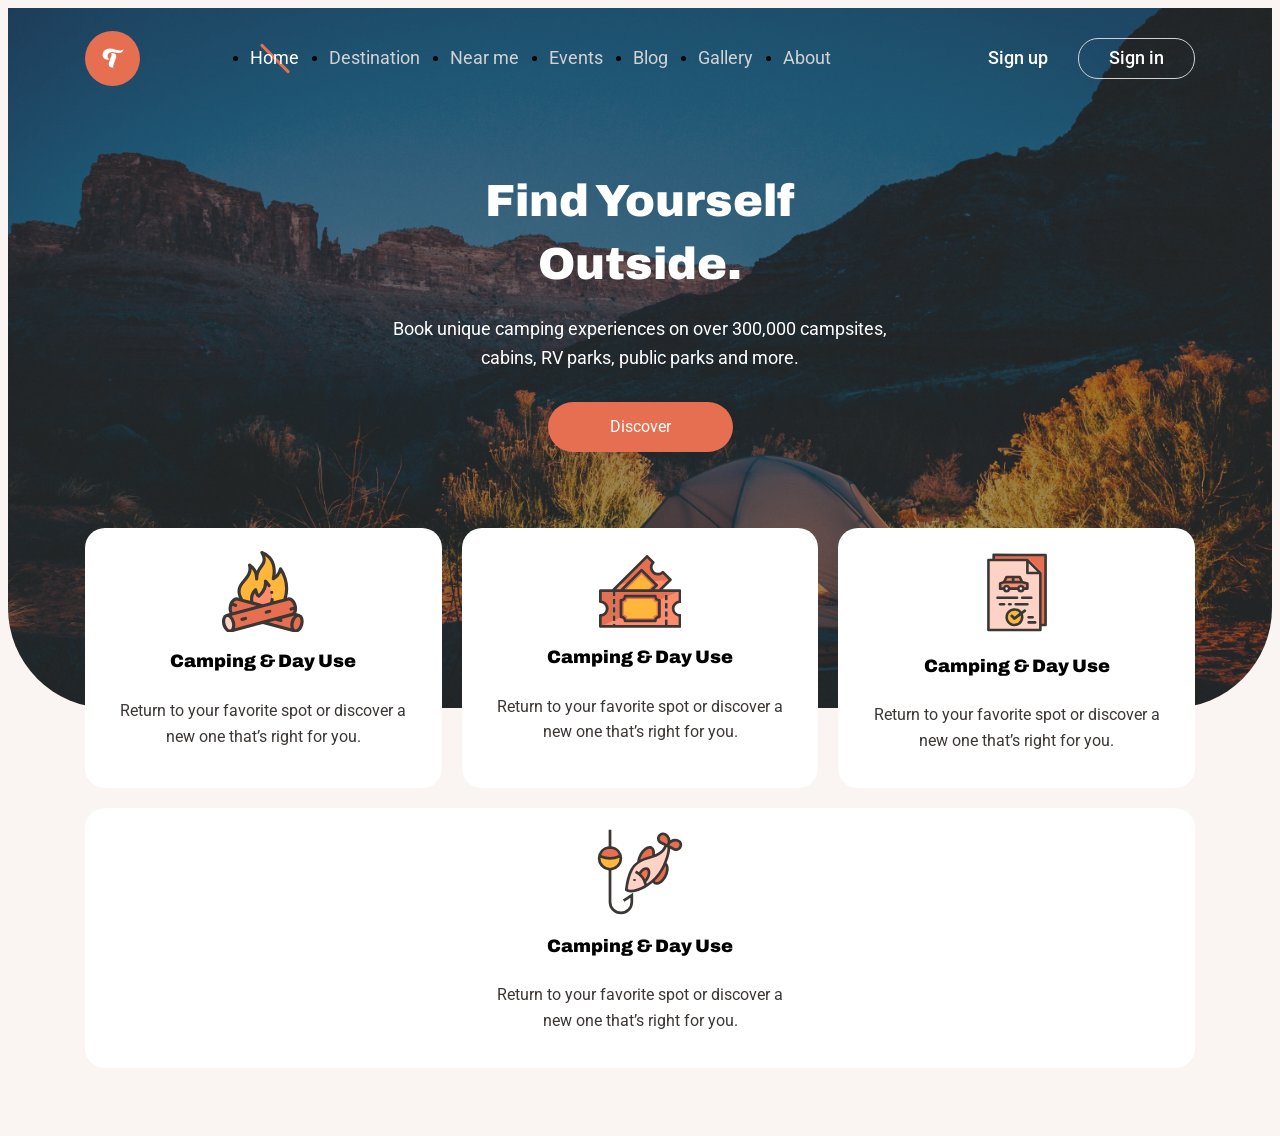
==== findex.html @ c845c62e "complete header and starting main" ====
<!DOCTYPE html>
<html lang="en">
<head>
    <meta charset="UTF-8">
    <meta name="viewport" content="width=device-width, initial-scale=1.0">
    <title>Camp</title>
    <link rel="icon" type="images/png" href="./images/fav.png">
    <link rel="stylesheet" href="./styles/reset.css">
    <link rel="stylesheet" href="./styles/fonts.css">
    <link rel="stylesheet" href="./styles/app.css">
    <link rel="stylesheet" href="./styles/responsive.css">
</head>
<body>
<header>
  <div class="container">
    <nav>
    <div class="nav__wraper">
    <a href="#" class="logo"><img src="./images/Group 86.svg" alt="" class="logo__img"></a>
    
    
    
    <div class="menu">
      <ul class="menu__items">
        <li class="menu__item"><a href="#" class="menu__item_link menu__item_link--modif">Home</a></li>
        <li class="menu__item"><a href="#" class="menu__item_link">Destination</a></li>
        <li class="menu__item"><a href="#" class="menu__item_link">Near me</a></li>
        <li class="menu__item"><a href="#" class="menu__item_link"> Events</a></li>
        <li class="menu__item"><a href="#" class="menu__item_link">Blog</a></li>
        <li class="menu__item"><a href="#" class="menu__item_link">Gallery</a></li>
        <li class="menu__item"><a href="#" class="menu__item_link">About</a> </li>
      </ul>
    </div>
    
    
    </div>
    


<div class="mobile_menu">
<ul class="mobile_menu__items">
        <li class=" mobile_menu__item"><a href="#" class="mobile_menu__item_link menu__item_link">Home</a></li>
        <li class=" mobile_menu__item"><a href="#" class="mobile_menu__item_link">Destination</a></li>
        <li class=" mobile_menu__item"><a href="#" class="mobile_menu__item_link">Near me</a></li>
        <li class=" mobile_menu__item"><a href="#" class="mobile_menu__item_link"> Events</a></li>
        <li class=" mobile_menu__item"><a href="#" class="mobile_menu__item_link">Blog</a></li>
        <li class=" mobile_menu__item"><a href="#" class="mobile_menu__item_link">Gallery</a></li>
        <li class=" mobile_menu__item"><a href="#" class="mobile_menu__item_link">About</a> </li>
      </ul>

      <div class="mobile_menu__links">
        <a href="#" class="mobile_menu__link"> sign up</a>
        <a href="#" class="mobile_menu__link">sign in</a>
      </div>
</div>



    <div class="header__links">
      <a href="#" class="header__link">Sign up</a>
      <a href="#" class="header__link--modif">Sign in</a>
    </div>
    
    <div class="navbtn">
      <span class="navebtn__line"></span>
    </div>



    </nav>
    <div class="header__content">

      <h1 class="header__title">Find Yourself
Outside.</h1>
<p class="header__caption">Book unique camping experiences on over 300,000 campsites, cabins, RV parks, public parks and more.</p>
<a href="#" class="header__btn btn">Discover</a>
    </div>
  </div>



</header>
<main>
<div class="container">
<section class="services">
<div class="service">
  <div class="service__banner">
 
<svg class="s-svg" xmlns="http://www.w3.org/2000/svg" width="81.718" height="81.654" viewBox="0 0 81.718 81.654"><g transform="translate(0 1.595)"><ellipse cx="4.784" cy="7.974" rx="4.784" ry="7.974" transform="translate(0 64.202) rotate(-15.009)" fill="#ffd2c6"/><path d="M28.8,317.021c2.552-.684,5.545,2.21,6.685,6.464s-.005,8.257-2.558,8.941l32.106-8.6L94.7,315.873a2.971,2.971,0,0,0,.855-.383c1.939-1.263,2.706-4.813,1.7-8.557-1.14-4.254-4.133-7.148-6.685-6.464l-3.788,1.015-13.1,3.511-8.648,2.317L34.517,315.49Z" transform="translate(-24.195 -254.061)" fill="#e76f51" fill-rule="evenodd"/><path d="M286.522,395.186Zm-.855.383L256,403.518l32.106,8.6c-2.552-.684-3.7-4.687-2.558-8.941s4.133-7.148,6.685-6.464l-5.712-1.531A2.969,2.969,0,0,1,285.668,395.569Z" transform="translate(-215.158 -333.757)" fill="#e76f51" fill-rule="evenodd"/><ellipse cx="7.974" cy="4.784" rx="7.974" ry="4.784" transform="translate(68.344 77.133) rotate(-74.991)" fill="#e76f51"/><path d="M53.322,315.491l30.521-8.178-10.568-2.832-10.228-2.74L58.3,300.47c-2.552-.684-5.545,2.21-6.685,6.464C50.615,310.678,51.383,314.228,53.322,315.491Z" transform="translate(-43 -254.062)" fill="#e76f51" fill-rule="evenodd"/><path d="M186.27,210.689l10.568,2.832,8.648-2.317c2.776-11.318-2.276-18.89-6.024-22.422,1.116,9.33-6.7,14.991-6.7,14.991-2.791-2.073-3.11-6.379-3.11-6.379-3.649,3.649-4.961,7.633-3.383,13.3Z" transform="translate(-155.995 -160.269)" fill="#ff8a6c" fill-rule="evenodd"/><path d="M120.047,60.42c-1.578-5.663-.266-9.646,3.383-13.3,0,0,.319,4.306,3.11,6.379,0,0,7.814-5.662,6.7-14.991,3.748,3.532,8.8,11.1,6.024,22.422l13.1-3.511c6.324-16.937-4.075-31.235-4.075-31.235a14.4,14.4,0,0,1-7.177,9.967C145.978,14.387,129.711,10,129.711,10c7.254,13.2-5.263,12.039-5.263,26.314,0-5.84-1.754-10.207-7.1-13.795,3.943,15.923-18.359,16.993-7.533,35.16Z" transform="translate(-89.772 -10.001)" fill="#ffb63b" fill-rule="evenodd"/></g><g transform="translate(0.016)"><path d="M81.256,67.249a5.7,5.7,0,0,0-3.784-4.233l-3.332-.893a7.94,7.94,0,0,0,.549-1.407,12.724,12.724,0,0,0-.1-6.66c-1.389-5.183-5.183-8.518-8.638-7.592l-.962.258a35.492,35.492,0,0,0-.566-20.169,36.758,36.758,0,0,0-4.633-9.706,1.595,1.595,0,0,0-2.859.656,12.516,12.516,0,0,1-3.351,6.539c1.126-9.475-1.95-15.288-4.952-18.6A18.966,18.966,0,0,0,40.338.056a1.595,1.595,0,0,0-1.813,2.308C42.093,8.856,40.516,11,37.9,14.539a26.973,26.973,0,0,0-3.226,5.224,16.847,16.847,0,0,0-6.225-6.972A1.595,1.595,0,0,0,26.015,14.5c1.575,6.36-1.55,10.046-4.859,13.948-3.791,4.472-8.034,9.479-4.192,18.355L15.7,46.463c-3.455-.926-7.25,2.409-8.638,7.592a11.7,11.7,0,0,0,.451,8.067l-3.333.893A5.7,5.7,0,0,0,.4,67.249,13.622,13.622,0,0,0,3.74,79.727a6.2,6.2,0,0,0,4.229,1.927A4.487,4.487,0,0,0,9.133,81.5h0l31.692-8.492L72.519,81.5a4.513,4.513,0,0,0,1.172.154c3.1,0,6.233-3.145,7.466-7.746a12.727,12.727,0,0,0,.1-6.661Zm-14.478-17.7c1.457-.39,3.787,1.81,4.732,5.336.074.277.137.555.189.833l-2.944.789a1.595,1.595,0,1,0,.825,3.081l2.224-.6a6.692,6.692,0,0,1-.181.85,2.681,2.681,0,0,1-1.543,2.03L12.935,77.18a12.656,12.656,0,0,0-.117-6.573,12.771,12.771,0,0,0-3.18-5.752ZM23.589,30.51c2.847-3.358,6-7.08,6.043-12.6,2.4,2.566,3.432,5.675,3.432,10.005a1.595,1.595,0,0,0,3.19,0c0-5.763,2.143-8.669,4.215-11.478,2.272-3.081,4.441-6.023,2.665-11.523a16.291,16.291,0,0,1,3.233,2.785c4.139,4.657,5.283,11.288,3.4,19.709a1.595,1.595,0,0,0,2.254,1.782,16.01,16.01,0,0,0,6.942-7.5,37.34,37.34,0,0,1,2.454,5.94,31.419,31.419,0,0,1-.065,20.07l-9.817,2.63c.09-.58.163-1.157.216-1.728a1.595,1.595,0,0,0-3.176-.293,25.921,25.921,0,0,1-.449,2.934l-7.3,1.956-9.252-2.479a10.392,10.392,0,0,1,1.26-8.525A9.123,9.123,0,0,0,35.8,46.379a1.6,1.6,0,0,0,1.887.011c.3-.215,6.21-4.59,7.3-12.067.247.353.494.728.736,1.127A1.595,1.595,0,0,0,48.447,33.8a23.5,23.5,0,0,0-3.9-4.849,1.595,1.595,0,0,0-2.677,1.35,13.912,13.912,0,0,1-2.592,9.8,18.188,18.188,0,0,1-2.453,2.845A9.373,9.373,0,0,1,35.232,38.6a1.595,1.595,0,0,0-2.718-1.01C28.929,41.176,27.52,45.1,28.169,49.8l-7.087-1.9c-4.917-8.637-1.632-12.512,2.508-17.4ZM10.1,55.064l3.04.815a1.595,1.595,0,0,0,.825-3.081l-2.648-.71c1.1-1.824,2.544-2.816,3.56-2.544l19.79,5.3L10.718,61.263C9.836,60.173,9.406,57.809,10.1,55.064Zm-6.52,18.02a9.653,9.653,0,0,1-.113-4.958A2.681,2.681,0,0,1,5.006,66.1a1.34,1.34,0,0,1,.348-.044,3.113,3.113,0,0,1,2,1.031,9.652,9.652,0,0,1,2.381,4.35c.945,3.527.025,6.6-1.43,6.987a2.682,2.682,0,0,1-2.351-.986,9.651,9.651,0,0,1-2.381-4.35Zm49.9-3.466c.025.008.049.017.074.024l4.917,1.317a1.594,1.594,0,0,0,1.107-2.975l11.327-3.035a4.456,4.456,0,0,0,.632-.222l.477.128a13.626,13.626,0,0,0-3.3,12.325L46.988,71.358Zm24.6,3.466c-.945,3.527-3.28,5.726-4.732,5.336s-2.375-3.461-1.43-6.987a9.65,9.65,0,0,1,2.381-4.35,3.112,3.112,0,0,1,2-1.031,1.347,1.347,0,0,1,.348.044,2.681,2.681,0,0,1,1.543,2.03A9.651,9.651,0,0,1,78.077,73.083Z" transform="translate(0.001 -0.001)" fill="#3b3735"/><path d="M301.967,250.476a1.6,1.6,0,1,0,1.6-1.595h0A1.594,1.594,0,0,0,301.967,250.476Z" transform="translate(-253.809 -209.19)" fill="#3b3735"/><path d="M116.819,417.224a1.6,1.6,0,0,0,.414-.055l3.513-.941a1.595,1.595,0,1,0-.825-3.081l-3.513.941a1.595,1.595,0,0,0,.412,3.136Z" transform="translate(-96.848 -347.213)" fill="#3b3735"/><path d="M268.806,372.174a1.6,1.6,0,0,0,.414-.055l3.513-.941a1.595,1.595,0,0,0-.825-3.081l-3.513.941a1.6,1.6,0,0,0,.412,3.136Z" transform="translate(-224.597 -309.347)" fill="#3b3735"/></g></svg>
</div>
<h2 class="service__title">Camping & Day Use</h2>
<p class="service__caption">Return to your favorite spot or discover a new one that’s right for you.</p>
</div>
<div class="service">
  <div class="service__banner">

<svg class="s-svg" xmlns="http://www.w3.org/2000/svg" width="82.405" height="72.79" viewBox="0 0 82.405 72.79"><g transform="translate(0 -28.001)"><path d="M123.552,51.843a6.868,6.868,0,0,1-9.713-9.713L107.709,36,72,71.708h46.7l12.361-12.361Z" transform="translate(-59.639 -6.625)" fill="#e76f51"/><path d="M72,184.36h46.7L131.057,172l-50.816,4.12Z" transform="translate(-59.639 -119.277)" fill="#ff8a6c"/><path d="M128,136.6,148.6,116l15.108,15.108-5.494,5.494Z" transform="translate(-106.025 -72.891)" fill="#e76f51"/><path d="M152,156.48,168.389,140l11.079,11.079-5.311,5.4Z" transform="translate(-125.905 -92.771)" fill="#ffb63b"/><path d="M80.791,253.853a6.867,6.867,0,0,1,6.867-6.867V236H8v10.987A6.867,6.867,0,0,1,8,260.72v10.987H87.658V260.72A6.867,6.867,0,0,1,80.791,253.853Z" transform="translate(-6.627 -172.29)" fill="#e76f51"/><path d="M8,271.708H87.658V260.72a6.867,6.867,0,0,1,0-13.734V236Z" transform="translate(-6.627 -172.29)" fill="#ff8a6c"/><g transform="translate(13.734 63.709)"><path d="M384,260h2.747v5.494H384Z" transform="translate(-331.81 -255.879)" fill="#fff"/><path d="M384,308h2.747v5.494H384Z" transform="translate(-331.81 -295.638)" fill="#fff"/><path d="M384,356h2.747v5.494H384Z" transform="translate(-331.81 -335.398)" fill="#fff"/><path d="M384,404h2.747v5.494H384Z" transform="translate(-331.81 -375.157)" fill="#fff"/><path d="M80,236h2.747v5.494H80Z" transform="translate(-80 -235.999)" fill="#fff"/><path d="M80,284h2.747v5.494H80Z" transform="translate(-80 -275.759)" fill="#fff"/><path d="M80,332h2.747v5.494H80Z" transform="translate(-80 -315.518)" fill="#fff"/><path d="M80,380h2.747v5.494H80Z" transform="translate(-80 -355.278)" fill="#fff"/><path d="M80,428h2.747v2.747H80Z" transform="translate(-80 -395.037)" fill="#fff"/></g><path d="M166.456,288.6V272.119a4.12,4.12,0,0,1-4.12-4.12H132.12a4.12,4.12,0,0,1-4.12,4.12V288.6a4.12,4.12,0,0,1,4.12,4.12h30.215A4.12,4.12,0,0,1,166.456,288.6Z" transform="translate(-106.025 -198.796)" fill="#e76f51"/><path d="M176.962,300.023V287.2a3.379,3.379,0,0,1-3.531-3.2h-25.9A3.379,3.379,0,0,1,144,287.2v12.819a3.379,3.379,0,0,1,3.531,3.2h25.9A3.379,3.379,0,0,1,176.962,300.023Z" transform="translate(-119.279 -212.049)" fill="#ffb63b"/><g transform="translate(0 28.001)"><path d="M81.031,76.07A1.373,1.373,0,0,0,82.4,74.7V63.709a1.373,1.373,0,0,0-1.373-1.373H63.75l8.643-8.643a1.373,1.373,0,0,0,0-1.942l-7.506-7.5a1.373,1.373,0,0,0-1.942,0,5.494,5.494,0,1,1-7.769-7.771,1.373,1.373,0,0,0,0-1.942L49.045,28.4a1.373,1.373,0,0,0-1.942,0L13.17,62.336H1.373A1.373,1.373,0,0,0,0,63.709V74.7A1.373,1.373,0,0,0,1.373,76.07a5.494,5.494,0,0,1,0,10.987A1.373,1.373,0,0,0,0,88.431V99.418a1.373,1.373,0,0,0,1.373,1.373H81.031A1.373,1.373,0,0,0,82.4,99.418V88.431a1.373,1.373,0,0,0-1.373-1.373,5.494,5.494,0,1,1,0-10.987ZM48.069,31.316l4.269,4.269a8.24,8.24,0,0,0,11.494,11.5l5.647,5.642-9.614,9.614H55.509l3.149-3.149a1.373,1.373,0,0,0,0-1.942L43.551,42.137a1.373,1.373,0,0,0-1.942,0l-20.2,20.2H17.054ZM25.294,62.336,42.576,45.05l13.17,13.166-4.12,4.12ZM79.658,89.69v8.354H68.671V92.551H65.924v5.494H16.481V96.671H13.734v1.373H2.747V89.69a8.24,8.24,0,0,0,0-16.253V65.083H13.734V69.2h2.747v-4.12H79.658v8.354a8.24,8.24,0,0,0,0,16.253Z" transform="translate(0 -28.001)" fill="#3b3735"/><path d="M384.024,260h2.747v5.494h-2.747Z" transform="translate(-318.096 -220.17)" fill="#3b3735"/><path d="M384.024,308h2.747v5.494h-2.747Z" transform="translate(-318.096 -259.93)" fill="#3b3735"/><path d="M384.024,356h2.747v5.494h-2.747Z" transform="translate(-318.096 -299.69)" fill="#3b3735"/><path d="M80.024,284h2.747v5.494H80.024Z" transform="translate(-66.286 -240.05)" fill="#3b3735"/><path d="M80.024,332h2.747v5.494H80.024Z" transform="translate(-66.286 -279.81)" fill="#3b3735"/><path d="M80.024,380h2.747v5.494H80.024Z" transform="translate(-66.286 -319.569)" fill="#3b3735"/><path d="M159.829,264.119a2.747,2.747,0,0,1-2.747-2.747A1.373,1.373,0,0,0,155.709,260H125.494a1.373,1.373,0,0,0-1.373,1.373,2.747,2.747,0,0,1-2.747,2.747A1.373,1.373,0,0,0,120,265.493v16.481a1.374,1.374,0,0,0,1.373,1.373,2.747,2.747,0,0,1,2.747,2.747,1.373,1.373,0,0,0,1.373,1.373h30.215a1.373,1.373,0,0,0,1.373-1.373,2.747,2.747,0,0,1,2.747-2.747,1.373,1.373,0,0,0,1.373-1.373V265.493A1.373,1.373,0,0,0,159.829,264.119Zm-1.373,16.654a5.515,5.515,0,0,0-3.943,3.947H126.7a5.517,5.517,0,0,0-3.95-3.947v-14.08a5.517,5.517,0,0,0,3.95-3.947h27.816a5.516,5.516,0,0,0,3.943,3.947Z" transform="translate(-99.399 -220.17)" fill="#3b3735"/></g></g></svg>
</div>
<h2 class="service__title">Camping & Day Use</h2>
<p class="service__caption">Return to your favorite spot or discover a new one that’s right for you.</p>
</div>
<div class="service">
  <div class="service__banner">
<svg class="s-svg" data-name="Group 203" xmlns="http://www.w3.org/2000/svg" width="90" height="90" viewBox="0 0 90 90">
  <defs>
    <style>
      .cls-1 {
        fill: none;
      }

      .cls-2 {
        fill: #e76f51;
      }

      .cls-3 {
        fill: #ff8a6c;
      }

      .cls-4 {
        fill: #ffd2c6;
      }

      .cls-5 {
        fill: #eaeae8;
      }

      .cls-6 {
        fill: #cbcbcb;
      }

      .cls-7 {
        fill: #0bafea;
      }

      .cls-8 {
        fill: #ffb63b;
      }

      .cls-9 {
        fill: #02a437;
      }

      .cls-10 {
        fill: #3b3735;
      }
    </style>
  </defs>
  <rect id="Rectangle_53" data-name="Rectangle 53" class="cls-1" width="90" height="90"/>
  <g id="filled_outline" data-name="filled outline" transform="translate(-72.867 -9.436)">
    <path id="Path_855" data-name="Path 855" class="cls-2" d="M179.943,94.123H128V24l51.943.186Z" transform="translate(-33.507 -6.701)"/>
    <path id="Path_856" data-name="Path 856" class="cls-3" d="M176.047,114.228H128V48h35.062l12.986,12.986Z" transform="translate(-33.507 -26.806)"/>
    <path id="Path_857" data-name="Path 857" class="cls-4" d="M147.943,125.938H96V56h38.957l12.986,12.986Z" transform="translate(-6.701 -33.507)"/>
    <path id="Path_858" data-name="Path 858" class="cls-3" d="M195.27,171.687H168v-5.194l3.9-1.3,2.6-5.194h12.986l2.6,5.194,5.194,1.3Z" transform="translate(-67.014 -120.626)"/>
    <path id="Path_859" data-name="Path 859" class="cls-3" d="M210.18,165.194H192L194.6,160h12.986Z" transform="translate(-87.118 -120.626)"/>
    <ellipse id="Ellipse_46" data-name="Ellipse 46" class="cls-5" cx="3.5" cy="3" rx="3.5" ry="3" transform="translate(103.867 48.436)"/>
    <ellipse id="Ellipse_47" data-name="Ellipse 47" class="cls-5" cx="2.5" cy="3" rx="2.5" ry="3" transform="translate(118.867 48.436)"/>
    <path id="Path_860" data-name="Path 860" class="cls-6" d="M194.6,221.194a2.6,2.6,0,1,1,2.6-2.6A2.6,2.6,0,0,1,194.6,221.194Zm0-3.9a1.3,1.3,0,1,0,1.3,1.3A1.3,1.3,0,0,0,194.6,217.3Z" transform="translate(-87.118 -167.535)"/>
    <path id="Path_861" data-name="Path 861" class="cls-6" d="M282.6,221.194a2.6,2.6,0,1,1,2.6-2.6A2.6,2.6,0,0,1,282.6,221.194Zm0-3.9a1.3,1.3,0,1,0,1.3,1.3A1.3,1.3,0,0,0,282.6,217.3Z" transform="translate(-160.834 -167.535)"/>
    <path id="Path_862" data-name="Path 862" class="cls-7" d="M240,160h2.6v6.493H240Z" transform="translate(-127.327 -120.626)"/>
    <path id="Path_863" data-name="Path 863" class="cls-4" d="M348.986,68.986H336V56Z" transform="translate(-207.744 -33.507)"/>
    <g id="Group_207" data-name="Group 207" transform="translate(97.09 58.853)">
      <path id="Path_864" data-name="Path 864" class="cls-6" d="M164.777,282.6H145.3a1.3,1.3,0,1,1,0-2.6h19.479a1.3,1.3,0,1,1,0,2.6Z" transform="translate(-144 -280)"/>
      <path id="Path_865" data-name="Path 865" class="cls-6" d="M165.194,322.6h-3.9a1.3,1.3,0,0,1,0-2.6h3.9a1.3,1.3,0,0,1,0,2.6Z" transform="translate(-157.403 -313.507)"/>
      <path id="Path_866" data-name="Path 866" class="cls-6" d="M218.6,322.6h-1.3a1.3,1.3,0,1,1,0-2.6h1.3a1.3,1.3,0,1,1,0,2.6Z" transform="translate(-204.313 -313.507)"/>
      <path id="Path_867" data-name="Path 867" class="cls-6" d="M268.986,322.6H257.3a1.3,1.3,0,1,1,0-2.6h11.687a1.3,1.3,0,0,1,0,2.6Z" transform="translate(-237.82 -313.507)"/>
    </g>
    <circle id="Ellipse_48" data-name="Ellipse 48" class="cls-8" cx="7.5" cy="7.5" r="7.5" transform="translate(106.867 72.436)"/>
    <path id="Path_868" data-name="Path 868" class="cls-9" d="M235.894,370.388a1.3,1.3,0,0,1-.919-.38l-2.6-2.6a1.3,1.3,0,0,1,1.837-1.837l1.8,1.8,9.488-7.116a1.3,1.3,0,1,1,1.558,2.078l-10.389,7.791A1.3,1.3,0,0,1,235.894,370.388Z" transform="translate(-120.624 -288.161)"/>
    <path id="Path_869" data-name="Path 869" class="cls-6" d="M306.389,282.6H297.3a1.3,1.3,0,1,1,0-2.6h9.09a1.3,1.3,0,1,1,0,2.6Z" transform="translate(-174.237 -221.147)"/>
    <path id="Path_870" data-name="Path 870" class="cls-6" d="M341.194,402.6h-3.9a1.3,1.3,0,0,1,0-2.6h3.9a1.3,1.3,0,0,1,0,2.6Z" transform="translate(-207.744 -321.668)"/>
    <path id="Path_871" data-name="Path 871" class="cls-6" d="M343.791,434.6H337.3a1.3,1.3,0,1,1,0-2.6h6.493a1.3,1.3,0,0,1,0,2.6Z" transform="translate(-207.744 -348.474)"/>
    <g id="Group_208" data-name="Group 208" transform="translate(88 16)">
      <path id="Path_872" data-name="Path 872" class="cls-10" d="M146.441,16.186,94.5,16h0a1.3,1.3,0,0,0-1.3,1.3v3.9H89.3a1.3,1.3,0,0,0-1.3,1.3V92.431a1.3,1.3,0,0,0,1.3,1.3h51.943a1.3,1.3,0,0,0,1.3-1.3V88.72h3.9a1.3,1.3,0,0,0,1.3-1.3V17.484A1.3,1.3,0,0,0,146.441,16.186Zm-6.5,74.946H90.6V23.791h36.36V35.479a1.3,1.3,0,0,0,1.3,1.3h11.687Zm-10.389-65.5,8.552,8.552h-8.552Zm15.583,60.5h-2.6V35.479a1.3,1.3,0,0,0-.38-.918L129.174,21.575a1.3,1.3,0,0,0-.918-.38H95.791V18.6l49.346.176Z" transform="translate(-88 -16)"/>
      <path id="Path_873" data-name="Path 873" class="cls-10" d="M161.3,166.284h2.821a3.9,3.9,0,0,0,7.345,0h6.94a3.9,3.9,0,0,0,7.345,0h2.821a1.3,1.3,0,0,0,1.3-1.3v-5.194a1.3,1.3,0,0,0-.984-1.26l-4.615-1.154-2.33-4.66a1.3,1.3,0,0,0-1.161-.718H167.791a1.3,1.3,0,0,0-1.161.718l-2.357,4.713-3.386,1.128a1.3,1.3,0,0,0-.888,1.232v5.194A1.3,1.3,0,0,0,161.3,166.284Zm6.493,0a1.3,1.3,0,1,1,1.3-1.3A1.3,1.3,0,0,1,167.791,166.284Zm14.284,0a1.3,1.3,0,1,1,1.3-1.3A1.3,1.3,0,0,1,182.076,166.284Zm-.8-9.09h-5.69v-2.6h4.392Zm-12.679-2.6h4.392v2.6H167.3Zm-6,6.13,2.808-.936h17.81l4.055,1.014v2.882h-1.522a3.9,3.9,0,0,0-7.345,0h-6.94a3.9,3.9,0,0,0-7.345,0H162.6Z" transform="translate(-148.313 -129.924)"/>
      <path id="Path_874" data-name="Path 874" class="cls-10" d="M166.076,281.3a1.3,1.3,0,0,0-1.3-1.3H145.3a1.3,1.3,0,1,0,0,2.6h19.479A1.3,1.3,0,0,0,166.076,281.3Z" transform="translate(-134.91 -237.147)"/>
      <path id="Path_875" data-name="Path 875" class="cls-10" d="M165.194,320h-3.9a1.3,1.3,0,0,0,0,2.6h3.9a1.3,1.3,0,0,0,0-2.6Z" transform="translate(-148.313 -270.654)"/>
      <path id="Path_876" data-name="Path 876" class="cls-10" d="M217.3,320a1.3,1.3,0,1,0,0,2.6h1.3a1.3,1.3,0,1,0,0-2.6Z" transform="translate(-195.223 -270.654)"/>
      <path id="Path_877" data-name="Path 877" class="cls-10" d="M270.284,321.3a1.3,1.3,0,0,0-1.3-1.3H257.3a1.3,1.3,0,1,0,0,2.6h11.687A1.3,1.3,0,0,0,270.284,321.3Z" transform="translate(-228.73 -270.654)"/>
      <path id="Path_878" data-name="Path 878" class="cls-10" d="M218.946,353.691l-2.5,1.876a9.066,9.066,0,1,0,1.32,2.256l2.74-2.054a1.3,1.3,0,0,0-1.558-2.078Zm-3.117,7.532a6.5,6.5,0,1,1-1.461-4.1l-4.91,3.682-1.8-1.8a1.3,1.3,0,0,0-1.837,1.837l2.6,2.6a1.3,1.3,0,0,0,1.7.121l5.468-4.1a6.475,6.475,0,0,1,.245,1.764Z" transform="translate(-182.067 -297.592)"/>
      <path id="Path_879" data-name="Path 879" class="cls-10" d="M296,281.3a1.3,1.3,0,0,0,1.3,1.3h9.09a1.3,1.3,0,1,0,0-2.6H297.3A1.3,1.3,0,0,0,296,281.3Z" transform="translate(-262.237 -237.147)"/>
      <path id="Path_880" data-name="Path 880" class="cls-10" d="M337.3,400a1.3,1.3,0,0,0,0,2.6h3.9a1.3,1.3,0,0,0,0-2.6Z" transform="translate(-295.744 -337.668)"/>
      <path id="Path_881" data-name="Path 881" class="cls-10" d="M343.791,432H337.3a1.3,1.3,0,1,0,0,2.6h6.493a1.3,1.3,0,0,0,0-2.6Z" transform="translate(-295.744 -364.474)"/>
    </g>
  </g>
</svg>
</div>
<h2 class="service__title">Camping & Day Use</h2>
<p class="service__caption">Return to your favorite spot or discover a new one that’s right for you.</p>
</div>
<div class="service">
  <div class="service__banner">
<svg class="s-svg" data-name="Group 203" xmlns="http://www.w3.org/2000/svg" width="90" height="90" viewBox="0 0 90 90">
  <rect id="Rectangle_53" data-name="Rectangle 53" width="90" height="90" fill="none"/>
  <g id="fishing" transform="translate(1.746 1.747)">
    <path id="Path_882" data-name="Path 882" d="M64.444,13.662s.886,5.643-3.966,17.079c-.75,1.731-1.622,3.612-2.658,5.629a40.054,40.054,0,0,1-9.078,11.408,47.979,47.979,0,0,1-7.183,5.3v.014c-7.265,4.389-14.625,6.215-18.21,4.457L22,56.9s.94-11.64,5.207-19.941a19.382,19.382,0,0,1,7.02-7.728c4.539-2.917,9.909-4.048,14.748-5.7,4.73-1.608,8.941-3.707,11.354-8.423l1.418-2.767,1.349.668Z" transform="translate(7.623 4.117)" fill="#ffd2c6"/>
    <g id="Group_209" data-name="Group 209" transform="translate(41.809 5.089)">
      <path id="Path_883" data-name="Path 883" d="M56.185,11.047a7.839,7.839,0,0,1-.886,3.6l-.709,1.39-1.349-.668-5.384-2.631a4.466,4.466,0,0,1-1.895-6.12A4.787,4.787,0,0,1,50.188,4a4.424,4.424,0,0,1,1.935.45,7.249,7.249,0,0,1,4.062,6.6Z" transform="translate(-25.68 -4)" fill="#e76f51"/>
      <path id="Path_884" data-name="Path 884" d="M65.576,13.312a4.627,4.627,0,0,1-.532,2.167,4.682,4.682,0,0,1-6.161,2.167L53.5,15.016l-1.349-.654.709-1.39A7.992,7.992,0,0,1,59.906,8.61a7.372,7.372,0,0,1,3.23.75,4.373,4.373,0,0,1,2.44,3.953Z" transform="translate(-23.24 -2.326)" fill="#e76f51"/>
      <path id="Path_885" data-name="Path 885" d="M53.533,25.935c2.971,1.458,3.162,6.965.409,12.308s-7.388,8.492-10.359,7.047a4.009,4.009,0,0,1-1.963-2.413A40.054,40.054,0,0,0,50.7,31.469c1.036-2.017,1.908-3.9,2.658-5.629l.014.014Z" transform="translate(-27.063 3.928)" fill="#e76f51"/>
      <path id="Path_886" data-name="Path 886" d="M43.7,14.341c2.276,1.063,2.917,4.389,1.922,8.246l.109.341c-4.839,1.649-10.209,2.781-14.748,5.7l-.041-.4a16.8,16.8,0,0,1,2.045-6.72c2.876-5.384,7.674-8.6,10.713-7.169Z" transform="translate(-30.94 -0.37)" fill="#e76f51"/>
    </g>
    <path id="Path_887" data-name="Path 887" d="M39.4,29.754c2.222,1.09,2.44,5.07.477,8.887a11.822,11.822,0,0,1-3.012,3.8,18.491,18.491,0,0,0-5.3-7.279c.082-.164.164-.313.245-.477,1.963-3.816,5.357-6.025,7.592-4.934Z" transform="translate(11.094 10.337)" fill="#fc6e51"/>
    <path id="Path_888" data-name="Path 888" d="M23.495,20.11a10.668,10.668,0,0,1,.313,2.576A10.9,10.9,0,0,1,2,22.686a10.668,10.668,0,0,1,.313-2.576A23.07,23.07,0,0,0,12.9,22.686,23.07,23.07,0,0,0,23.495,20.11Z" transform="translate(0.363 6.937)" fill="#ffb63b"/>
    <path id="Path_889" data-name="Path 889" d="M12.821,14a10.88,10.88,0,0,1,10.591,8.328,23.058,23.058,0,0,1-21.181,0A10.88,10.88,0,0,1,12.821,14Z" transform="translate(0.447 4.719)" fill="#e76f51"/>
    <path id="Path_890" data-name="Path 890" d="M77.966,13.493a5.65,5.65,0,0,0-2.9-3.327,8.974,8.974,0,0,0-8.669.526A8.921,8.921,0,0,0,65.981,8.6a8.525,8.525,0,0,0-4.368-5.012,6.068,6.068,0,0,0-7.98,2.774A5.968,5.968,0,0,0,53.253,11a5.647,5.647,0,0,0,2.9,3.324l4.133,2.021L59.5,17.875c-1.87,3.638-4.9,5.56-8.553,7.006.455-3.707-.642-6.664-3.038-7.786-3.747-1.754-9.237,1.655-12.5,7.762a18.206,18.206,0,0,0-2.178,7.056,20.832,20.832,0,0,0-6.86,7.81c-4.338,8.437-5.309,19.967-5.348,20.455l-.075.925,2.181,1.067a9.332,9.332,0,0,0,4.1.823c5.922,0,14.362-3.781,21.489-9.722a4.7,4.7,0,0,0,3.938,2.015c3.4,0,7.443-3.151,10-8.13,2.005-3.9,2.624-7.972,1.653-10.9a5.694,5.694,0,0,0-1.772-2.678c2.823-6.927,3.551-11.706,3.682-14.329l3.382,1.653a5.744,5.744,0,0,0,2.527.582,6.169,6.169,0,0,0,5.452-3.354A5.965,5.965,0,0,0,77.966,13.493ZM55.838,10.141A3.265,3.265,0,0,1,56.057,7.6a3.331,3.331,0,0,1,4.358-1.57,5.817,5.817,0,0,1,2.98,3.423,6.338,6.338,0,0,1-.418,4.93l-.1.195-.144-.071-5.383-2.633a2.957,2.957,0,0,1-1.51-1.736Zm-18.026,16c2.708-5.073,6.885-7.54,8.939-6.577,1.5.7,1.98,3.241,1.243,6.361-.89.289-1.8.57-2.738.857a56.735,56.735,0,0,0-8.963,3.323,17.228,17.228,0,0,1,1.52-3.965Zm-.71,18.38c1.7-3,4.272-4.561,5.545-3.938A1.783,1.783,0,0,1,43.5,41.7c.492,1.484.109,3.808-.979,5.921A11.608,11.608,0,0,1,41.1,49.748,20.2,20.2,0,0,0,37.1,44.522Zm24.624-7.4c.721,2.177.138,5.627-1.491,8.791-2.572,5-6.562,7.408-8.546,6.44a2.262,2.262,0,0,1-.917-.889,41.14,41.14,0,0,0,8.639-11.084c.731-1.42,1.36-2.753,1.945-4.044a3.677,3.677,0,0,1,.371.785Zm-4.739,2.012A41.307,41.307,0,0,1,42.853,54.258c-.157-.611-.353-1.2-.564-1.79a13.658,13.658,0,0,0,2.654-3.6c1.448-2.815,1.874-5.815,1.141-8.025a4.457,4.457,0,0,0-2.238-2.707c-2.726-1.334-6.495.68-8.887,4.625A19.883,19.883,0,0,0,32.22,41.1l-1.2,2.449A17.25,17.25,0,0,1,40.4,55.767c-6.716,3.842-13.235,5.348-16.07,3.957l-.493-.241c.32-2.871,1.555-11.881,4.964-18.511,3.841-7.471,10.662-9.56,17.259-11.582,6.179-1.893,12.567-3.849,15.868-10.269l.811-1.576.784.383c.048,2.114-.356,9.192-6.532,21.2ZM75.161,16.888a3.328,3.328,0,0,1-4.356,1.57l-5.308-2.6-.17-.083.075-.146a6.459,6.459,0,0,1,8.468-3.018,2.942,2.942,0,0,1,1.509,1.736A3.257,3.257,0,0,1,75.161,16.888Z" transform="translate(7.241 0.727)" fill="#3b3735"/>
    <path id="Path_891" data-name="Path 891" d="M27.654,73.011l6.059-4.04V73.24a9.541,9.541,0,1,1-19.082,0V41.81a12.262,12.262,0,0,0,0-24.373V1H11.9V17.437a12.262,12.262,0,0,0,0,24.373V73.24a12.267,12.267,0,0,0,24.534,0V63.879l-10.3,6.864ZM13.267,20.082A9.548,9.548,0,0,1,22.2,26.293a21.252,21.252,0,0,1-17.858,0,9.548,9.548,0,0,1,8.929-6.211ZM3.726,29.623c0-.195.018-.384.029-.577a24.3,24.3,0,0,0,19.025,0c.011.192.029.382.029.577a9.541,9.541,0,0,1-19.082,0Z" transform="translate(0 0)" fill="#3b3735"/>
    <ellipse id="Ellipse_49" data-name="Ellipse 49" cx="1.5" cy="1" rx="1.5" ry="1" transform="translate(36.254 50.253)" fill="#3b3735"/>
  </g>
</svg>

</div>
<h2 class="service__title">Camping & Day Use</h2>
<p class="service__caption">Return to your favorite spot or discover a new one that’s right for you.</p>
</div>

</section>






</div>
</main>






<script src="./scripts/app.js"></script>
</body>
</html>
---- styles/fonts.css ----
@font-face {
    font-family: 'roboto-reg';
    src: url(../fonts/Roboto-Regular.ttf) ,format('truetype');
    
}
@font-face {
    font-family: 'roboto-med';
    src: url(../fonts/Roboto-Medium.ttf) format('truetype');
}


@font-face {

    font-family: 'archivo';

    src: url(../fonts/Archivo-Black.ttf) format('truetype');
}
---- styles/app.css ----
:root{

    --roboto-reg:'roboto-reg';

    --roboto-med:'roboto-med';

    --archivo:'archivo';
--white:#fff;
    --dark:#3B3735;
    --grey:#D2D2D2;
    --orange:#E76F51;
    --kerem:#FAF4F2;
    --pink:#F8E1DB
}

html{
    box-sizing: border-box;
    font-size: 62.5%;
}

*,*::after,*::before{
    box-sizing: border-box;
}


.container{
    padding-left: 15px;
    padding-right: 15px;
    margin-left: auto;
    margin-right: auto;
    width: 100%;
}

body{
    font-size: 1.6rem;
    font-family: var(--roboto-reg);
    line-height: 1.6;
    background-color: var(--kerem);
}

body a{text-decoration: none;}

/* ===================
   componnets
=================== */
.btn{

display: block;

max-width: 18.5rem;
height: 5rem;
background-color: rgba(141, 141, 141, .8);
border-radius: 10rem;
color: #8D8D8D;
line-height: 5rem;
margin-left: auto;
margin-right: auto;
}

/* =================================
        header
================================= */

header{
    background-image:linear-gradient(rgba(59,55,53,.5),rgba(59,55,53,.5)), url(../images/header-bg.jpg);
    background-position: center;
    background-size: cover;
    background-repeat: no-repeat;
    height: 70rem;
    border-bottom-left-radius: 10rem ;
    border-bottom-right-radius: 10rem ;
}

nav{
padding-top: 2rem;
    display: flex;
    align-items: center;
    justify-content: space-between;
}

.nav__wraper{
display: flex;
align-items: center;
}
.logo{
    display: block;
width: 5.5rem;
height: 5.5rem;
    margin-right: 2rem;

}
.logo__img{
    width: 100%;
height: 100%;
}

/* ==========================
       desktop menu
========================== */

.menu{
    margin-left: 2rem;
display: none;
}
.menu__items{
    display: flex;
    align-items: center;
}
.menu__item{
margin-left: 2rem;
}
.menu__item_link{
    transition: color 200ms ease-in;
    
    font-size: 1.8rem;
    color: var(--grey);
    font-size: 1.8rem;
    font-family: var(--roboto-reg);
}
.menu__item_link:hover{color: var(--white);}

.menu__item_link--modif{
    color: #fff;
    position: relative;
    display: flex;
    align-items: center;
    justify-content: center;
    z-index: 0;
}
.menu__item_link--modif::before{position: absolute ;
content: " ";
height: .3rem;
width: 4rem;
border-radius: .5rem;
background-color: var(--orange);
transform: rotate(45deg);
z-index: -1;
}
/* =========================
       mobile menu
========================= */
.mobile_menu{
background-color:rgba(59, 55, 53, .9);
width:27rem ;
top: 0;
left: -27rem;
bottom: 0;
flex-grow: 1;
position: absolute;
transition: all 200ms ease-in-out;
display: block;
}
.mobile_menu.active{left: 0;}
.mobile_menu__items{

padding:4rem 3rem ;
}
.mobile_menu__item{ margin-bottom: 2rem;
}

.mobile_menu__item_link{color: #fff;
    position: relative;
    
    transition: all 200ms ease-in-out;
}

.mobile_menu__item_link:hover{
    padding-left:2rem;
}
.mobile_menu__item_link::before{
    transition: all 200ms ease-in-out;
    position: absolute;
    content: " ";
    height: .4rem;
    background-color: var(--orange);
    width: 0;
    top: 0;
    bottom: 0;
    left: 0;
    margin: auto;
}
.mobile_menu__item_link:hover::before{width: 1.5rem;}


.mobile_menu__links{display: flex;
align-items: center;}
.mobile_menu__link{
    color: var(--white);
display: block;
padding: 1rem;
border: 1px solid var(--white);
margin-left: 2rem;
border-radius: 2rem;
transition: all 200ms ease-in-out;
}
.mobile_menu__link:hover{background-color: var(--grey);
color: var(--orange);}

/* =================
  desktop nav btn
================ */
.header__links{
display: none;
align-items: center;

}
.header__link,.header__link--modif{display: block;
        color: var(--white);
display: block;
padding: 1rem;
margin-left: 2rem;
border-radius: 2rem;
font-size: 1.8rem;
font-family: var(--roboto-med);
}
.header__link--modif{
    padding: .5rem 3rem;

    border: 1px solid var(--grey);}

/* ===============
 mobile nav btn
=============== */
.navbtn{width: 5rem;
height: 5rem;
background-color: #fff;
border-radius: 2rem;
display: flex;
justify-content: center;
align-items: center;
cursor: pointer;
z-index: 100;
}

.navebtn__line{
    height: 3.2px;
width: 3rem;
background-color: var(--orange);
border-radius: .5rem;
position: relative;
transition: all 200ms ease-in-out;
}



.navebtn__line::before,.navebtn__line::after{

position: absolute;
content: " ";
height: 3.2px;
width: 3rem;
background-color: var(--orange);
border-radius: .5rem;
transition: all 200ms ease-in-out;

}
.navebtn__line::before{
top: -8px;
}
.navebtn__line::after{
top: +8px;
}
/* =======================
   click event
======================= */
.navebtn__line.active{background-color: transparent;}

.navebtn__line.active:before{

transform:translateY(8px) rotate(45deg) ;

}
.navebtn__line.active::after{
transform:   translateY(-8px) rotate(-45deg);
}

/* ==================
  header caption
================== */

.header__content{
padding: 8rem 0;
text-align: center;
color: var(--white);
}
.header__title{
font-size: 4.5rem;
font-family: var(--archivo);
line-height: 1.4;
max-width:34rem;
margin:0 auto 2rem auto;

}
.header__caption{
font-size: 1.8rem;
font-family: var(--roboto-reg);
max-width: 35rem;
margin: 0 auto;
}
.header__btn{
color: var(--white);
background-color: var(--orange);

margin: 3rem auto 0 auto;

}
main{
padding: 4rem 0;}

.services{
display: flex;
margin-top: -22rem;
flex-wrap: wrap;
margin-right: -1rem;
margin-left: -1rem;
}
.service{
    
    text-align: center;
display: flex;
flex-direction: column;
    justify-content: center;
     align-items: center;
    flex-grow: 1;
    margin-right: 1rem;
    margin-left: 1rem;
width: 30rem;
height: 26rem;
background-color: var(--white);
border-radius: 2rem;
padding:0 1.5rem;
margin-bottom: 2rem;
}
.service__banner{

}
.s-svg{
display: block;
}
.service__title{
font-family: var(--archivo);
font-size: 1.8rem;
    margin: 1.5rem 0 0.6rem 0;
}
.service__caption{
color: #3B3735;
max-width: 29rem;
}
---- styles/responsive.css ----
@media (max-width:380px) {
    .container{width: 100%;}
    .header__title{font-size: 3.2rem;}
    .header__caption{font-size: 1.6rem;}
}
@media (min-width:480px) {
        .container{width: 100%;}        
 .services{flex-direction: row;}
        
}
@media (min-width:768px) {
        .container{width: 720px;}
        .navbtn{display: none;}
        .mobile_menu.active{display: none;}
        .menu{display: flex;}
}
@media (min-width:992px) {
        .container{width: 960px;}
        .header__links{display: flex;}
        .header__caption{max-width: 50rem;}
}
@media (min-width:1200px) {
        .container{width: 1140px;}
        .menu__item{margin-left: 3rem;}
}
@media (min-width:1400px) {
        .container{width: 1320px;;}
        .menu__item{margin-left: 4rem;}

}
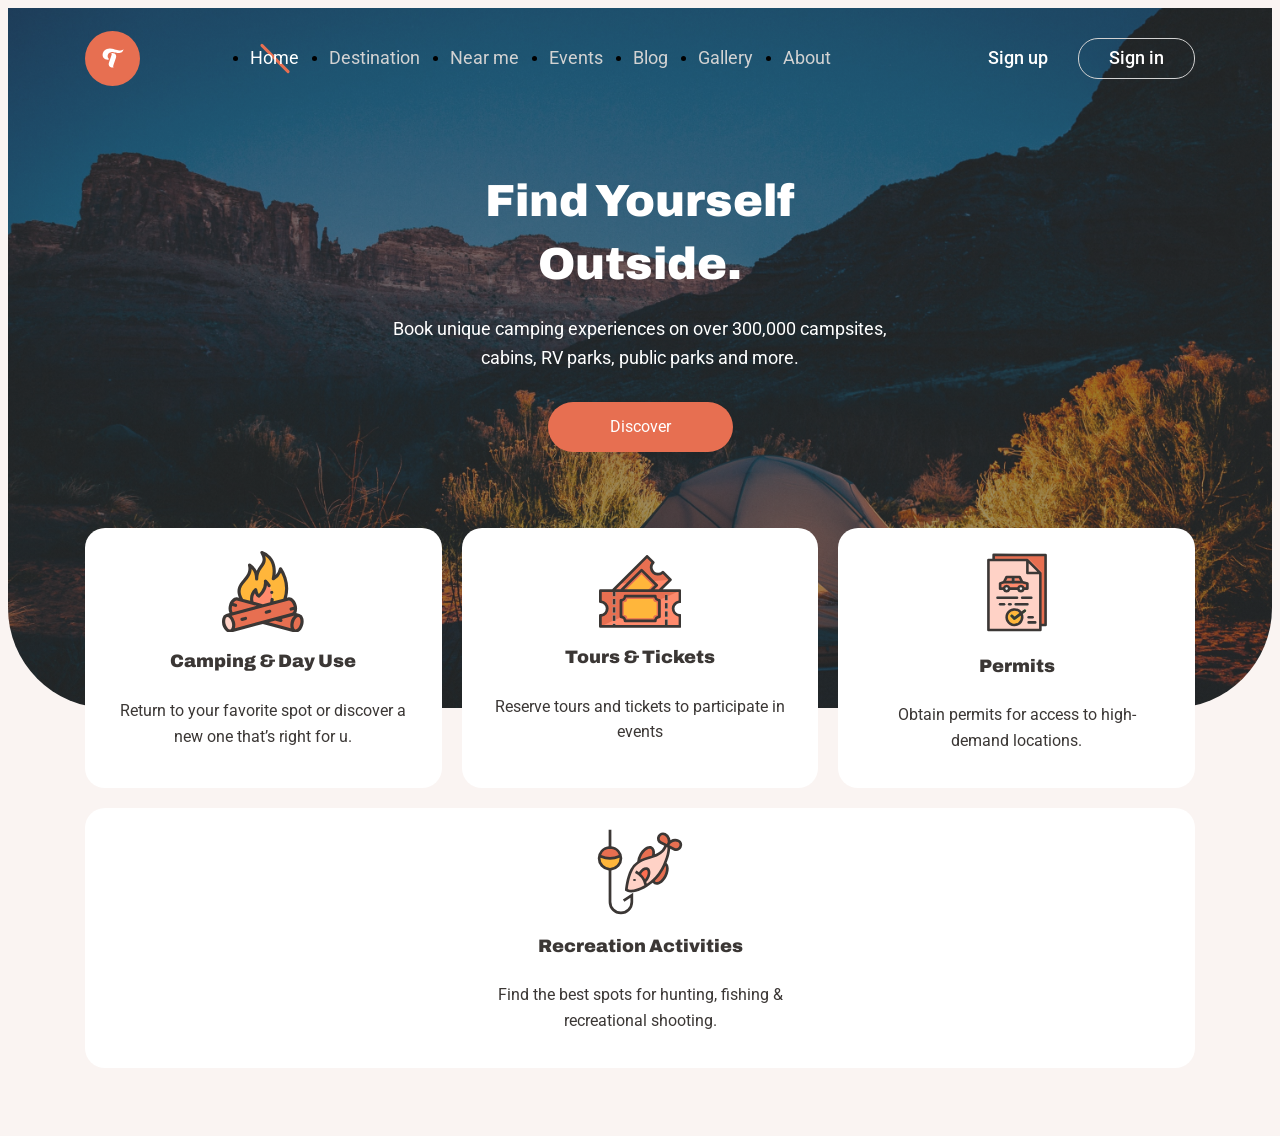
==== commit cfba903f: "coplete service section" ====
--- a/findex.html
+++ b/findex.html
@@ -88,15 +88,15 @@
 <svg class="s-svg" xmlns="http://www.w3.org/2000/svg" width="81.718" height="81.654" viewBox="0 0 81.718 81.654"><g transform="translate(0 1.595)"><ellipse cx="4.784" cy="7.974" rx="4.784" ry="7.974" transform="translate(0 64.202) rotate(-15.009)" fill="#ffd2c6"/><path d="M28.8,317.021c2.552-.684,5.545,2.21,6.685,6.464s-.005,8.257-2.558,8.941l32.106-8.6L94.7,315.873a2.971,2.971,0,0,0,.855-.383c1.939-1.263,2.706-4.813,1.7-8.557-1.14-4.254-4.133-7.148-6.685-6.464l-3.788,1.015-13.1,3.511-8.648,2.317L34.517,315.49Z" transform="translate(-24.195 -254.061)" fill="#e76f51" fill-rule="evenodd"/><path d="M286.522,395.186Zm-.855.383L256,403.518l32.106,8.6c-2.552-.684-3.7-4.687-2.558-8.941s4.133-7.148,6.685-6.464l-5.712-1.531A2.969,2.969,0,0,1,285.668,395.569Z" transform="translate(-215.158 -333.757)" fill="#e76f51" fill-rule="evenodd"/><ellipse cx="7.974" cy="4.784" rx="7.974" ry="4.784" transform="translate(68.344 77.133) rotate(-74.991)" fill="#e76f51"/><path d="M53.322,315.491l30.521-8.178-10.568-2.832-10.228-2.74L58.3,300.47c-2.552-.684-5.545,2.21-6.685,6.464C50.615,310.678,51.383,314.228,53.322,315.491Z" transform="translate(-43 -254.062)" fill="#e76f51" fill-rule="evenodd"/><path d="M186.27,210.689l10.568,2.832,8.648-2.317c2.776-11.318-2.276-18.89-6.024-22.422,1.116,9.33-6.7,14.991-6.7,14.991-2.791-2.073-3.11-6.379-3.11-6.379-3.649,3.649-4.961,7.633-3.383,13.3Z" transform="translate(-155.995 -160.269)" fill="#ff8a6c" fill-rule="evenodd"/><path d="M120.047,60.42c-1.578-5.663-.266-9.646,3.383-13.3,0,0,.319,4.306,3.11,6.379,0,0,7.814-5.662,6.7-14.991,3.748,3.532,8.8,11.1,6.024,22.422l13.1-3.511c6.324-16.937-4.075-31.235-4.075-31.235a14.4,14.4,0,0,1-7.177,9.967C145.978,14.387,129.711,10,129.711,10c7.254,13.2-5.263,12.039-5.263,26.314,0-5.84-1.754-10.207-7.1-13.795,3.943,15.923-18.359,16.993-7.533,35.16Z" transform="translate(-89.772 -10.001)" fill="#ffb63b" fill-rule="evenodd"/></g><g transform="translate(0.016)"><path d="M81.256,67.249a5.7,5.7,0,0,0-3.784-4.233l-3.332-.893a7.94,7.94,0,0,0,.549-1.407,12.724,12.724,0,0,0-.1-6.66c-1.389-5.183-5.183-8.518-8.638-7.592l-.962.258a35.492,35.492,0,0,0-.566-20.169,36.758,36.758,0,0,0-4.633-9.706,1.595,1.595,0,0,0-2.859.656,12.516,12.516,0,0,1-3.351,6.539c1.126-9.475-1.95-15.288-4.952-18.6A18.966,18.966,0,0,0,40.338.056a1.595,1.595,0,0,0-1.813,2.308C42.093,8.856,40.516,11,37.9,14.539a26.973,26.973,0,0,0-3.226,5.224,16.847,16.847,0,0,0-6.225-6.972A1.595,1.595,0,0,0,26.015,14.5c1.575,6.36-1.55,10.046-4.859,13.948-3.791,4.472-8.034,9.479-4.192,18.355L15.7,46.463c-3.455-.926-7.25,2.409-8.638,7.592a11.7,11.7,0,0,0,.451,8.067l-3.333.893A5.7,5.7,0,0,0,.4,67.249,13.622,13.622,0,0,0,3.74,79.727a6.2,6.2,0,0,0,4.229,1.927A4.487,4.487,0,0,0,9.133,81.5h0l31.692-8.492L72.519,81.5a4.513,4.513,0,0,0,1.172.154c3.1,0,6.233-3.145,7.466-7.746a12.727,12.727,0,0,0,.1-6.661Zm-14.478-17.7c1.457-.39,3.787,1.81,4.732,5.336.074.277.137.555.189.833l-2.944.789a1.595,1.595,0,1,0,.825,3.081l2.224-.6a6.692,6.692,0,0,1-.181.85,2.681,2.681,0,0,1-1.543,2.03L12.935,77.18a12.656,12.656,0,0,0-.117-6.573,12.771,12.771,0,0,0-3.18-5.752ZM23.589,30.51c2.847-3.358,6-7.08,6.043-12.6,2.4,2.566,3.432,5.675,3.432,10.005a1.595,1.595,0,0,0,3.19,0c0-5.763,2.143-8.669,4.215-11.478,2.272-3.081,4.441-6.023,2.665-11.523a16.291,16.291,0,0,1,3.233,2.785c4.139,4.657,5.283,11.288,3.4,19.709a1.595,1.595,0,0,0,2.254,1.782,16.01,16.01,0,0,0,6.942-7.5,37.34,37.34,0,0,1,2.454,5.94,31.419,31.419,0,0,1-.065,20.07l-9.817,2.63c.09-.58.163-1.157.216-1.728a1.595,1.595,0,0,0-3.176-.293,25.921,25.921,0,0,1-.449,2.934l-7.3,1.956-9.252-2.479a10.392,10.392,0,0,1,1.26-8.525A9.123,9.123,0,0,0,35.8,46.379a1.6,1.6,0,0,0,1.887.011c.3-.215,6.21-4.59,7.3-12.067.247.353.494.728.736,1.127A1.595,1.595,0,0,0,48.447,33.8a23.5,23.5,0,0,0-3.9-4.849,1.595,1.595,0,0,0-2.677,1.35,13.912,13.912,0,0,1-2.592,9.8,18.188,18.188,0,0,1-2.453,2.845A9.373,9.373,0,0,1,35.232,38.6a1.595,1.595,0,0,0-2.718-1.01C28.929,41.176,27.52,45.1,28.169,49.8l-7.087-1.9c-4.917-8.637-1.632-12.512,2.508-17.4ZM10.1,55.064l3.04.815a1.595,1.595,0,0,0,.825-3.081l-2.648-.71c1.1-1.824,2.544-2.816,3.56-2.544l19.79,5.3L10.718,61.263C9.836,60.173,9.406,57.809,10.1,55.064Zm-6.52,18.02a9.653,9.653,0,0,1-.113-4.958A2.681,2.681,0,0,1,5.006,66.1a1.34,1.34,0,0,1,.348-.044,3.113,3.113,0,0,1,2,1.031,9.652,9.652,0,0,1,2.381,4.35c.945,3.527.025,6.6-1.43,6.987a2.682,2.682,0,0,1-2.351-.986,9.651,9.651,0,0,1-2.381-4.35Zm49.9-3.466c.025.008.049.017.074.024l4.917,1.317a1.594,1.594,0,0,0,1.107-2.975l11.327-3.035a4.456,4.456,0,0,0,.632-.222l.477.128a13.626,13.626,0,0,0-3.3,12.325L46.988,71.358Zm24.6,3.466c-.945,3.527-3.28,5.726-4.732,5.336s-2.375-3.461-1.43-6.987a9.65,9.65,0,0,1,2.381-4.35,3.112,3.112,0,0,1,2-1.031,1.347,1.347,0,0,1,.348.044,2.681,2.681,0,0,1,1.543,2.03A9.651,9.651,0,0,1,78.077,73.083Z" transform="translate(0.001 -0.001)" fill="#3b3735"/><path d="M301.967,250.476a1.6,1.6,0,1,0,1.6-1.595h0A1.594,1.594,0,0,0,301.967,250.476Z" transform="translate(-253.809 -209.19)" fill="#3b3735"/><path d="M116.819,417.224a1.6,1.6,0,0,0,.414-.055l3.513-.941a1.595,1.595,0,1,0-.825-3.081l-3.513.941a1.595,1.595,0,0,0,.412,3.136Z" transform="translate(-96.848 -347.213)" fill="#3b3735"/><path d="M268.806,372.174a1.6,1.6,0,0,0,.414-.055l3.513-.941a1.595,1.595,0,0,0-.825-3.081l-3.513.941a1.6,1.6,0,0,0,.412,3.136Z" transform="translate(-224.597 -309.347)" fill="#3b3735"/></g></svg>
 </div>
 <h2 class="service__title">Camping & Day Use</h2>
-<p class="service__caption">Return to your favorite spot or discover a new one that’s right for you.</p>
+<p class="service__caption">Return to your favorite spot or     discover a new one that’s right for u.</p>
 </div>
 <div class="service">
   <div class="service__banner">
 
 <svg class="s-svg" xmlns="http://www.w3.org/2000/svg" width="82.405" height="72.79" viewBox="0 0 82.405 72.79"><g transform="translate(0 -28.001)"><path d="M123.552,51.843a6.868,6.868,0,0,1-9.713-9.713L107.709,36,72,71.708h46.7l12.361-12.361Z" transform="translate(-59.639 -6.625)" fill="#e76f51"/><path d="M72,184.36h46.7L131.057,172l-50.816,4.12Z" transform="translate(-59.639 -119.277)" fill="#ff8a6c"/><path d="M128,136.6,148.6,116l15.108,15.108-5.494,5.494Z" transform="translate(-106.025 -72.891)" fill="#e76f51"/><path d="M152,156.48,168.389,140l11.079,11.079-5.311,5.4Z" transform="translate(-125.905 -92.771)" fill="#ffb63b"/><path d="M80.791,253.853a6.867,6.867,0,0,1,6.867-6.867V236H8v10.987A6.867,6.867,0,0,1,8,260.72v10.987H87.658V260.72A6.867,6.867,0,0,1,80.791,253.853Z" transform="translate(-6.627 -172.29)" fill="#e76f51"/><path d="M8,271.708H87.658V260.72a6.867,6.867,0,0,1,0-13.734V236Z" transform="translate(-6.627 -172.29)" fill="#ff8a6c"/><g transform="translate(13.734 63.709)"><path d="M384,260h2.747v5.494H384Z" transform="translate(-331.81 -255.879)" fill="#fff"/><path d="M384,308h2.747v5.494H384Z" transform="translate(-331.81 -295.638)" fill="#fff"/><path d="M384,356h2.747v5.494H384Z" transform="translate(-331.81 -335.398)" fill="#fff"/><path d="M384,404h2.747v5.494H384Z" transform="translate(-331.81 -375.157)" fill="#fff"/><path d="M80,236h2.747v5.494H80Z" transform="translate(-80 -235.999)" fill="#fff"/><path d="M80,284h2.747v5.494H80Z" transform="translate(-80 -275.759)" fill="#fff"/><path d="M80,332h2.747v5.494H80Z" transform="translate(-80 -315.518)" fill="#fff"/><path d="M80,380h2.747v5.494H80Z" transform="translate(-80 -355.278)" fill="#fff"/><path d="M80,428h2.747v2.747H80Z" transform="translate(-80 -395.037)" fill="#fff"/></g><path d="M166.456,288.6V272.119a4.12,4.12,0,0,1-4.12-4.12H132.12a4.12,4.12,0,0,1-4.12,4.12V288.6a4.12,4.12,0,0,1,4.12,4.12h30.215A4.12,4.12,0,0,1,166.456,288.6Z" transform="translate(-106.025 -198.796)" fill="#e76f51"/><path d="M176.962,300.023V287.2a3.379,3.379,0,0,1-3.531-3.2h-25.9A3.379,3.379,0,0,1,144,287.2v12.819a3.379,3.379,0,0,1,3.531,3.2h25.9A3.379,3.379,0,0,1,176.962,300.023Z" transform="translate(-119.279 -212.049)" fill="#ffb63b"/><g transform="translate(0 28.001)"><path d="M81.031,76.07A1.373,1.373,0,0,0,82.4,74.7V63.709a1.373,1.373,0,0,0-1.373-1.373H63.75l8.643-8.643a1.373,1.373,0,0,0,0-1.942l-7.506-7.5a1.373,1.373,0,0,0-1.942,0,5.494,5.494,0,1,1-7.769-7.771,1.373,1.373,0,0,0,0-1.942L49.045,28.4a1.373,1.373,0,0,0-1.942,0L13.17,62.336H1.373A1.373,1.373,0,0,0,0,63.709V74.7A1.373,1.373,0,0,0,1.373,76.07a5.494,5.494,0,0,1,0,10.987A1.373,1.373,0,0,0,0,88.431V99.418a1.373,1.373,0,0,0,1.373,1.373H81.031A1.373,1.373,0,0,0,82.4,99.418V88.431a1.373,1.373,0,0,0-1.373-1.373,5.494,5.494,0,1,1,0-10.987ZM48.069,31.316l4.269,4.269a8.24,8.24,0,0,0,11.494,11.5l5.647,5.642-9.614,9.614H55.509l3.149-3.149a1.373,1.373,0,0,0,0-1.942L43.551,42.137a1.373,1.373,0,0,0-1.942,0l-20.2,20.2H17.054ZM25.294,62.336,42.576,45.05l13.17,13.166-4.12,4.12ZM79.658,89.69v8.354H68.671V92.551H65.924v5.494H16.481V96.671H13.734v1.373H2.747V89.69a8.24,8.24,0,0,0,0-16.253V65.083H13.734V69.2h2.747v-4.12H79.658v8.354a8.24,8.24,0,0,0,0,16.253Z" transform="translate(0 -28.001)" fill="#3b3735"/><path d="M384.024,260h2.747v5.494h-2.747Z" transform="translate(-318.096 -220.17)" fill="#3b3735"/><path d="M384.024,308h2.747v5.494h-2.747Z" transform="translate(-318.096 -259.93)" fill="#3b3735"/><path d="M384.024,356h2.747v5.494h-2.747Z" transform="translate(-318.096 -299.69)" fill="#3b3735"/><path d="M80.024,284h2.747v5.494H80.024Z" transform="translate(-66.286 -240.05)" fill="#3b3735"/><path d="M80.024,332h2.747v5.494H80.024Z" transform="translate(-66.286 -279.81)" fill="#3b3735"/><path d="M80.024,380h2.747v5.494H80.024Z" transform="translate(-66.286 -319.569)" fill="#3b3735"/><path d="M159.829,264.119a2.747,2.747,0,0,1-2.747-2.747A1.373,1.373,0,0,0,155.709,260H125.494a1.373,1.373,0,0,0-1.373,1.373,2.747,2.747,0,0,1-2.747,2.747A1.373,1.373,0,0,0,120,265.493v16.481a1.374,1.374,0,0,0,1.373,1.373,2.747,2.747,0,0,1,2.747,2.747,1.373,1.373,0,0,0,1.373,1.373h30.215a1.373,1.373,0,0,0,1.373-1.373,2.747,2.747,0,0,1,2.747-2.747,1.373,1.373,0,0,0,1.373-1.373V265.493A1.373,1.373,0,0,0,159.829,264.119Zm-1.373,16.654a5.515,5.515,0,0,0-3.943,3.947H126.7a5.517,5.517,0,0,0-3.95-3.947v-14.08a5.517,5.517,0,0,0,3.95-3.947h27.816a5.516,5.516,0,0,0,3.943,3.947Z" transform="translate(-99.399 -220.17)" fill="#3b3735"/></g></g></svg>
 </div>
-<h2 class="service__title">Camping & Day Use</h2>
-<p class="service__caption">Return to your favorite spot or discover a new one that’s right for you.</p>
+<h2 class="service__title">Tours & Tickets</h2>
+<p class="service__caption">Reserve tours and tickets to participate in events</p>
 </div>
 <div class="service">
   <div class="service__banner">
@@ -183,8 +183,8 @@
   </g>
 </svg>
 </div>
-<h2 class="service__title">Camping & Day Use</h2>
-<p class="service__caption">Return to your favorite spot or discover a new one that’s right for you.</p>
+<h2 class="service__title">Permits</h2>
+<p class="service__caption">Obtain permits for access to high-demand locations.</p>
 </div>
 <div class="service">
   <div class="service__banner">
@@ -208,8 +208,8 @@
 </svg>
 
 </div>
-<h2 class="service__title">Camping & Day Use</h2>
-<p class="service__caption">Return to your favorite spot or discover a new one that’s right for you.</p>
+<h2 class="service__title">Recreation Activities</h2>
+<p class="service__caption">Find the best spots for hunting, fishing & recreational shooting.</p>
 </div>
 
 </section>
--- a/styles/app.css
+++ b/styles/app.css
@@ -316,20 +316,21 @@
 }
 .service{
     
+ background-color: var(--white);
+    width: 30rem;
+    height: 26rem;
+    border-radius: 2rem;
     text-align: center;
-display: flex;
-flex-direction: column;
+    display: flex;
+    flex-direction: column;
+    align-items: center;
     justify-content: center;
-     align-items: center;
+    padding: 0 2rem;
+    color: var(--dark);
+    margin-bottom: 2rem;
     flex-grow: 1;
     margin-right: 1rem;
     margin-left: 1rem;
-width: 30rem;
-height: 26rem;
-background-color: var(--white);
-border-radius: 2rem;
-padding:0 1.5rem;
-margin-bottom: 2rem;
 }
 .service__banner{
 
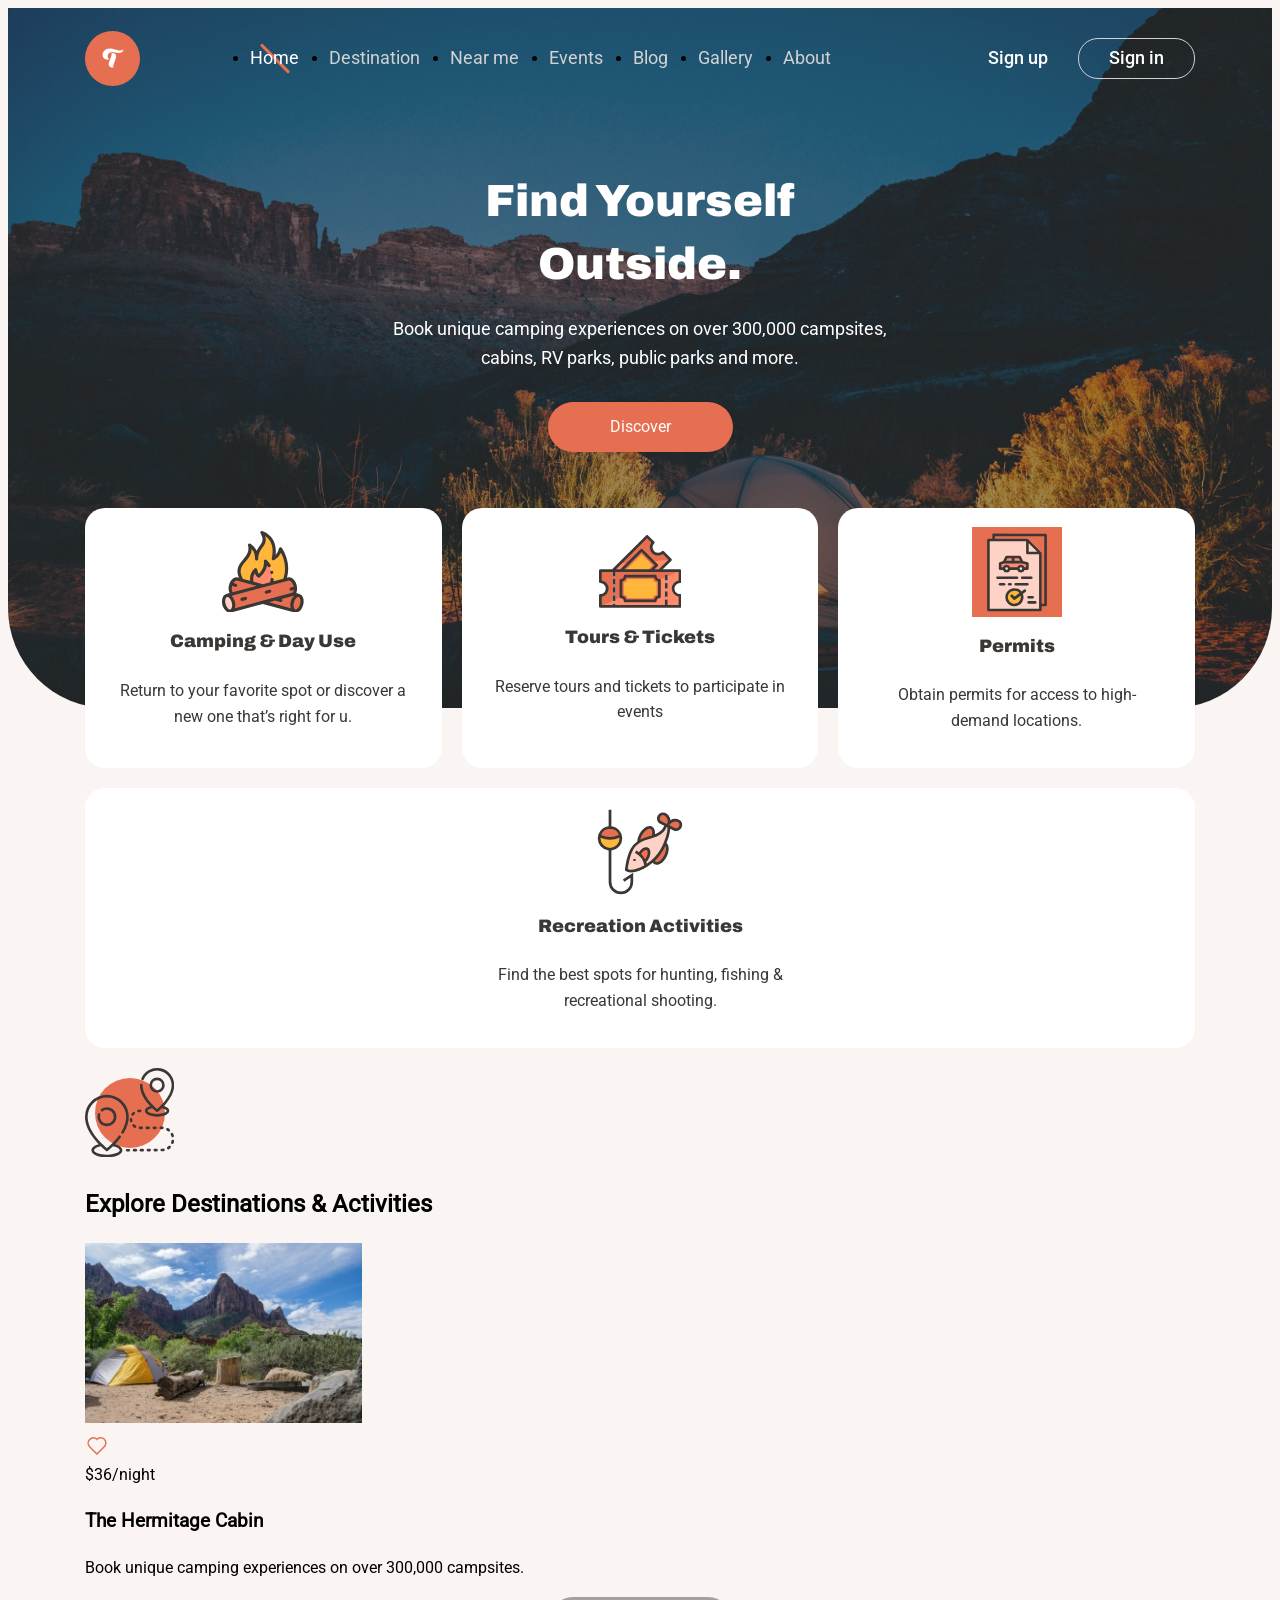
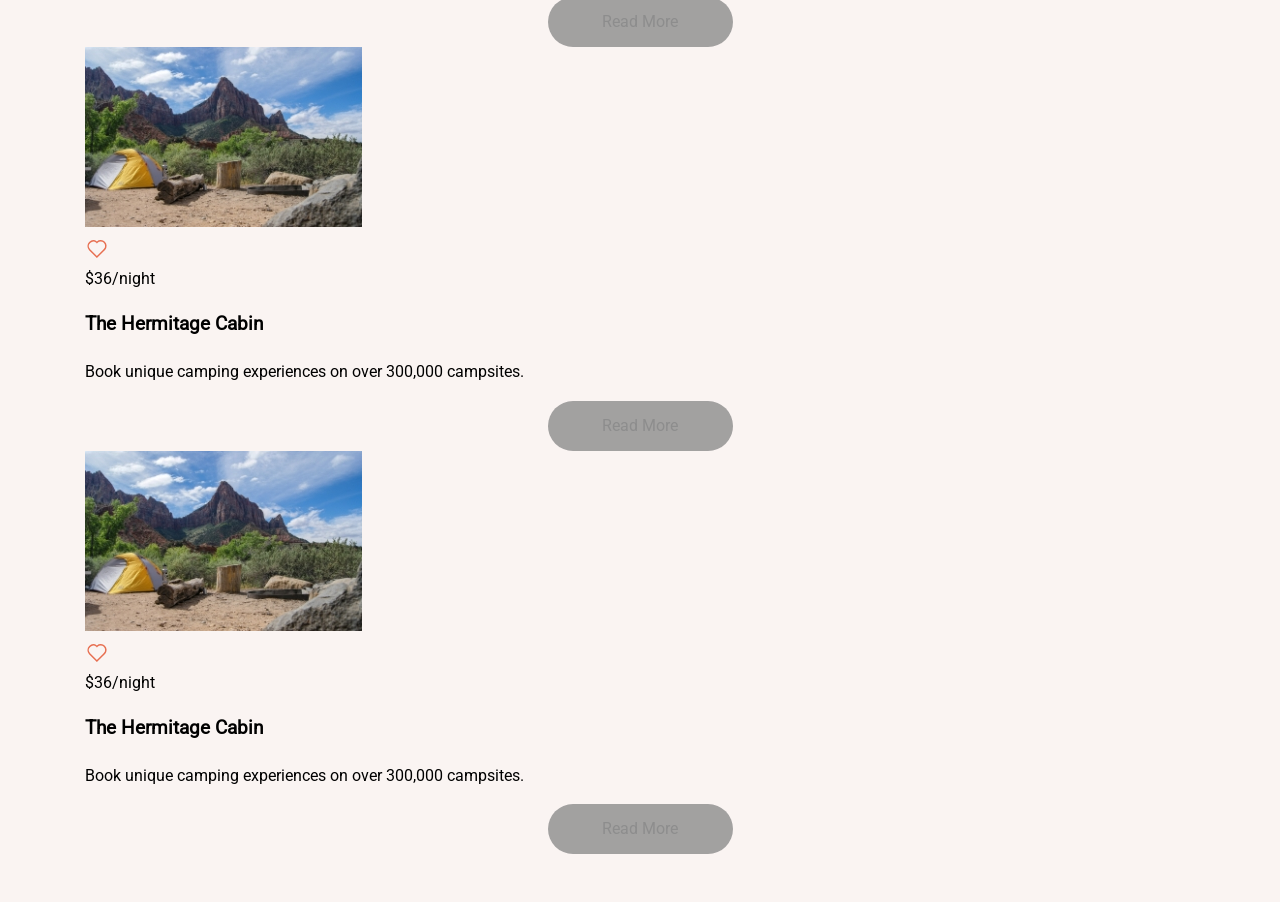
==== commit 50c5b4f3: "made strutcher of the destenation section" ====
--- a/findex.html
+++ b/findex.html
@@ -213,6 +213,203 @@
 </div>
 
 </section>
+<section class="destenation">
+<svg class="destenation__svg" xmlns="http://www.w3.org/2000/svg" width="89.235" height="89.316" viewBox="0 0 89.235 89.316">
+  <g id="Group_313" data-name="Group 313" transform="translate(-915 -2018)">
+    <circle id="Ellipse_58" data-name="Ellipse 58" cx="35" cy="35" r="35" transform="translate(925 2028)" fill="#e76f51"/>
+    <g id="destination" transform="translate(914.767 2018)">
+      <g id="Group_270" data-name="Group 270" transform="translate(0.233 26.847)">
+        <g id="Group_269" data-name="Group 269">
+          <path id="Path_932" data-name="Path 932" d="M22.132,153.9a21.924,21.924,0,0,0-21.9,21.9c0,7.5,3.566,15.558,10.6,23.958,1.045,1.248,2.087,2.4,3.086,3.46-4.542,1.24-7.268,3.467-7.268,6.066,0,4.6,7.976,7.085,15.48,7.085s15.48-2.483,15.48-7.085c0-2.6-2.726-4.825-7.264-6.065a71.3,71.3,0,0,0,5.615-6.678,1.31,1.31,0,1,0-2.109-1.554,70.319,70.319,0,0,1-6.765,7.816,1.309,1.309,0,0,0-.571.567c-1.891,1.858-3.482,3.237-4.385,3.99-.893-.746-2.46-2.106-4.327-3.94a1.31,1.31,0,0,0-.656-.652c-5.932-5.967-14.3-16.276-14.3-26.968a19.28,19.28,0,0,1,38.559,0c0,4.643-1.582,9.656-4.7,14.9a1.31,1.31,0,1,0,2.251,1.339c3.364-5.656,5.07-11.12,5.07-16.241A21.924,21.924,0,0,0,22.132,153.9Zm-.8,56.183a1.31,1.31,0,0,0,1.6,0A66.571,66.571,0,0,0,28.2,205.4c4.417.9,6.793,2.635,6.793,3.884,0,.932-1.278,2.032-3.335,2.871a26.111,26.111,0,0,1-9.526,1.595c-7.851,0-12.861-2.645-12.861-4.465,0-1.25,2.376-2.984,6.8-3.885A66.559,66.559,0,0,0,21.33,210.085Z" transform="translate(-0.233 -153.902)" fill="#3b3735"/>
+        </g>
+      </g>
+      <g id="Group_272" data-name="Group 272" transform="translate(12.611 39.225)">
+        <g id="Group_271" data-name="Group 271">
+          <path id="Path_933" data-name="Path 933" d="M80.708,224.854a9.444,9.444,0,0,0-5.7,1.891,1.31,1.31,0,1,0,1.568,2.1,6.884,6.884,0,1,1-2.507,3.624,1.31,1.31,0,1,0-2.518-.723,9.523,9.523,0,1,0,9.153-6.891Z" transform="translate(-71.187 -224.854)" fill="#3b3735"/>
+        </g>
+      </g>
+      <g id="Group_274" data-name="Group 274" transform="translate(55.2 0)">
+        <g id="Group_273" data-name="Group 273">
+          <path id="Path_934" data-name="Path 934" d="M339.336,38.05c.666-.715,1.353-1.485,2.041-2.308,5.453-6.513,8.218-12.773,8.218-18.609a17.136,17.136,0,0,0-32.921-6.67,1.31,1.31,0,0,0,2.412,1.021,14.517,14.517,0,0,1,27.889,5.649c0,10.823-11.363,21.192-14.515,23.86-.695-.587-1.788-1.548-3.07-2.8a1.308,1.308,0,0,0-.582-.579c-4.522-4.553-10.861-12.38-10.861-20.476a1.31,1.31,0,0,0-2.619,0c0,5.835,2.765,12.1,8.218,18.609.688.822,1.374,1.592,2.04,2.307-3.376,1.014-5.325,2.741-5.325,4.82,0,1.754,1.422,3.3,4.006,4.351a24.742,24.742,0,0,0,16.391,0c2.583-1.053,4.005-2.6,4.005-4.352C344.661,40.794,342.711,39.066,339.336,38.05ZM332.461,46c-6.2,0-9.582-2.067-9.582-3.129,0-.692,1.538-1.958,4.824-2.656a51.178,51.178,0,0,0,3.957,3.511,1.31,1.31,0,0,0,1.6,0,51.118,51.118,0,0,0,3.957-3.511,12.005,12.005,0,0,1,3.619,1.309c.754.459,1.2.963,1.2,1.347C342.042,43.931,338.66,46,332.461,46Z" transform="translate(-315.327 0)" fill="#3b3735"/>
+        </g>
+      </g>
+      <g id="Group_276" data-name="Group 276" transform="translate(64.713 9.513)">
+        <g id="Group_275" data-name="Group 275">
+          <path id="Path_935" data-name="Path 935" d="M377.48,54.532a7.621,7.621,0,1,0,7.621,7.621A7.63,7.63,0,0,0,377.48,54.532Zm0,12.623a5,5,0,1,1,5-5A5.007,5.007,0,0,1,377.48,67.155Z" transform="translate(-369.859 -54.532)" fill="#3b3735"/>
+        </g>
+      </g>
+      <g id="Group_278" data-name="Group 278" transform="translate(52.308 41.56)">
+        <g id="Group_277" data-name="Group 277">
+          <path id="Path_936" data-name="Path 936" d="M301.789,238.239h-.6a9.881,9.881,0,0,0-1.3.086,1.31,1.31,0,1,0,.346,2.6,7.283,7.283,0,0,1,.956-.063h.6a1.31,1.31,0,0,0,0-2.62Z" transform="translate(-298.753 -238.239)" fill="#3b3735"/>
+        </g>
+      </g>
+      <g id="Group_280" data-name="Group 280" transform="translate(47.975 80.855)">
+        <g id="Group_279" data-name="Group 279">
+          <path id="Path_937" data-name="Path 937" d="M276.951,463.5h-.006l-1.73.008a1.31,1.31,0,0,0,.006,2.619h.006l1.73-.008a1.31,1.31,0,0,0-.006-2.619Z" transform="translate(-273.911 -463.496)" fill="#3b3735"/>
+        </g>
+      </g>
+      <g id="Group_282" data-name="Group 282" transform="translate(53.859 58.525)">
+        <g id="Group_281" data-name="Group 281">
+          <path id="Path_938" data-name="Path 938" d="M310.682,335.489h-1.73a1.31,1.31,0,1,0,0,2.619h1.73a1.31,1.31,0,1,0,0-2.619Z" transform="translate(-307.642 -335.489)" fill="#3b3735"/>
+        </g>
+      </g>
+      <g id="Group_284" data-name="Group 284" transform="translate(46.542 43.807)">
+        <g id="Group_283" data-name="Group 283">
+          <path id="Path_939" data-name="Path 939" d="M269.114,251.541a1.31,1.31,0,0,0-1.851-.075,9.844,9.844,0,0,0-1.32,1.492,1.31,1.31,0,1,0,2.128,1.528,7.239,7.239,0,0,1,.968-1.095A1.31,1.31,0,0,0,269.114,251.541Z" transform="translate(-265.698 -251.12)" fill="#3b3735"/>
+        </g>
+      </g>
+      <g id="Group_286" data-name="Group 286" transform="translate(54.895 80.823)">
+        <g id="Group_285" data-name="Group 285">
+          <path id="Path_940" data-name="Path 940" d="M316.617,463.314h-.006l-1.73.008a1.31,1.31,0,0,0,.006,2.619h.006l1.73-.008a1.31,1.31,0,0,0-.006-2.619Z" transform="translate(-313.578 -463.314)" fill="#3b3735"/>
+        </g>
+      </g>
+      <g id="Group_288" data-name="Group 288" transform="translate(41.055 80.886)">
+        <g id="Group_287" data-name="Group 287">
+          <path id="Path_941" data-name="Path 941" d="M237.286,463.675h-.006l-1.73.008a1.31,1.31,0,0,0,.006,2.62h.006l1.73-.008a1.31,1.31,0,0,0-.006-2.619Z" transform="translate(-234.246 -463.675)" fill="#3b3735"/>
+        </g>
+      </g>
+      <g id="Group_290" data-name="Group 290" transform="translate(47.558 56.157)">
+        <g id="Group_289" data-name="Group 289">
+          <path id="Path_942" data-name="Path 942" d="M274.891,323.185a7.228,7.228,0,0,1-1.15-.9,1.31,1.31,0,1,0-1.816,1.888,9.845,9.845,0,0,0,1.568,1.228,1.31,1.31,0,1,0,1.4-2.215Z" transform="translate(-271.523 -321.919)" fill="#3b3735"/>
+        </g>
+      </g>
+      <g id="Group_292" data-name="Group 292" transform="translate(44.955 49.954)">
+        <g id="Group_291" data-name="Group 291">
+          <path id="Path_943" data-name="Path 943" d="M259.349,289.139a7.238,7.238,0,0,1-.133-1.381v-.073a1.309,1.309,0,0,0-1.294-1.325h-.016a1.31,1.31,0,0,0-1.309,1.295v.1a9.861,9.861,0,0,0,.181,1.882,1.31,1.31,0,0,0,2.571-.5Z" transform="translate(-256.597 -286.361)" fill="#3b3735"/>
+        </g>
+      </g>
+      <g id="Group_294" data-name="Group 294" transform="translate(60.779 58.525)">
+        <g id="Group_293" data-name="Group 293">
+          <path id="Path_944" data-name="Path 944" d="M350.349,335.489h-1.73a1.31,1.31,0,1,0,0,2.619h1.73a1.31,1.31,0,1,0,0-2.619Z" transform="translate(-347.309 -335.489)" fill="#3b3735"/>
+        </g>
+      </g>
+      <g id="Group_296" data-name="Group 296" transform="translate(81.29 59.947)">
+        <g id="Group_295" data-name="Group 295">
+          <path id="Path_945" data-name="Path 945" d="M468.444,344.888a12.471,12.471,0,0,0-1.6-1.075,1.31,1.31,0,0,0-1.286,2.282,9.878,9.878,0,0,1,1.266.849,1.31,1.31,0,0,0,1.624-2.056Z" transform="translate(-464.888 -343.645)" fill="#3b3735"/>
+        </g>
+      </g>
+      <g id="Group_298" data-name="Group 298" transform="translate(75.653 80.631)">
+        <g id="Group_297" data-name="Group 297">
+          <path id="Path_946" data-name="Path 946" d="M436.906,463.342a1.31,1.31,0,0,0-1.477-1.118,9.852,9.852,0,0,1-1.306.092h-.245a1.31,1.31,0,0,0,.006,2.619h.251a12.5,12.5,0,0,0,1.653-.117A1.31,1.31,0,0,0,436.906,463.342Z" transform="translate(-432.575 -462.212)" fill="#3b3735"/>
+        </g>
+      </g>
+      <g id="Group_300" data-name="Group 300" transform="translate(82.167 77.672)">
+        <g id="Group_299" data-name="Group 299">
+          <path id="Path_947" data-name="Path 947" d="M473.515,445.657a1.309,1.309,0,0,0-1.852-.045,9.9,9.9,0,0,1-1.182.964,1.31,1.31,0,1,0,1.492,2.153,12.53,12.53,0,0,0,1.5-1.22A1.31,1.31,0,0,0,473.515,445.657Z" transform="translate(-469.918 -445.25)" fill="#3b3735"/>
+        </g>
+      </g>
+      <g id="Group_302" data-name="Group 302" transform="translate(86.31 71.695)">
+        <g id="Group_301" data-name="Group 301">
+          <path id="Path_948" data-name="Path 948" d="M495.671,411.01a1.31,1.31,0,0,0-1.529,1.045,9.809,9.809,0,0,1-.4,1.47,1.31,1.31,0,1,0,2.467.88,12.413,12.413,0,0,0,.5-1.865A1.31,1.31,0,0,0,495.671,411.01Z" transform="translate(-493.667 -410.987)" fill="#3b3735"/>
+        </g>
+      </g>
+      <g id="Group_304" data-name="Group 304" transform="translate(85.917 64.94)">
+        <g id="Group_303" data-name="Group 303">
+          <path id="Path_949" data-name="Path 949" d="M494.587,374.832a12.367,12.367,0,0,0-.678-1.811,1.31,1.31,0,1,0-2.374,1.108,9.734,9.734,0,0,1,.534,1.426,1.31,1.31,0,1,0,2.518-.723Z" transform="translate(-491.412 -372.265)" fill="#3b3735"/>
+        </g>
+      </g>
+      <g id="Group_306" data-name="Group 306" transform="translate(67.698 58.525)">
+        <g id="Group_305" data-name="Group 305">
+          <path id="Path_950" data-name="Path 950" d="M390.015,335.489h-1.73a1.31,1.31,0,0,0,0,2.619h1.73a1.31,1.31,0,0,0,0-2.619Z" transform="translate(-386.975 -335.489)" fill="#3b3735"/>
+        </g>
+      </g>
+      <g id="Group_308" data-name="Group 308" transform="translate(61.814 80.792)">
+        <g id="Group_307" data-name="Group 307">
+          <path id="Path_951" data-name="Path 951" d="M356.283,463.134h-.006l-1.73.008a1.31,1.31,0,0,0,.006,2.619h.006l1.73-.008a1.31,1.31,0,0,0-.006-2.619Z" transform="translate(-353.243 -463.134)" fill="#3b3735"/>
+        </g>
+      </g>
+      <g id="Group_310" data-name="Group 310" transform="translate(74.618 58.525)">
+        <g id="Group_309" data-name="Group 309">
+          <path id="Path_952" data-name="Path 952" d="M429.737,335.5c-.185-.008-.373-.012-.558-.012h-1.23a1.31,1.31,0,0,0,0,2.619h1.23q.222,0,.442.01h.059a1.31,1.31,0,0,0,.057-2.618Z" transform="translate(-426.64 -335.49)" fill="#3b3735"/>
+        </g>
+      </g>
+      <g id="Group_312" data-name="Group 312" transform="translate(68.733 80.76)">
+        <g id="Group_311" data-name="Group 311">
+          <path id="Path_953" data-name="Path 953" d="M395.948,462.955h-.006l-1.73.008a1.31,1.31,0,0,0,.006,2.619h.006l1.73-.008a1.31,1.31,0,0,0-.006-2.619Z" transform="translate(-392.908 -462.955)" fill="#3b3735"/>
+        </g>
+      </g>
+    </g>
+  </g>
+
+</svg>
+<h2 class="destenation__title">Explore Destinations & Activities</h2>
+<div class="destenation__places">
+  <div class="destenation__place">
+    <div class="destenation__place_banner">
+
+      <img src="./images/image1.jpg" alt="" class="destenation__place_img">
+      <div class="destenation__place_heart">
+        <svg class="destenation__place_svg" xmlns="http://www.w3.org/2000/svg" width="24.037" height="24.037" viewBox="0 0 24.037 24.037">
+  <defs>
+    <style>
+      .cls-1 {
+        fill: #e76f51;
+      }
+    </style>
+  </defs>
+  <path id="Path_955" data-name="Path 955" class="cls-1" d="M15.822,8.979v.029H4V-2.1A5.915,5.915,0,0,1,9.912-7.841a5.913,5.913,0,0,1,5.849,5.049,5.912,5.912,0,0,1,.061,11.772ZM14.346-1.314v-.679l-.005-.158A4.434,4.434,0,0,0,9.912-6.363,4.433,4.433,0,0,0,5.478-2.077V7.53h8.87V7.507l.821.023h.064a4.434,4.434,0,0,0,.007-8.868h-.083l-.132,0-.66.036v-.017Z" transform="translate(2.716 20.496) rotate(-45)"/>
+</svg>
+      </div>
+<div class="destenation__place_price">
+  <span>$36/night</span>
+</div>
+    </div>
+<h3 class="destenation__place_title">The Hermitage Cabin</h3>
+<p class="destenation__place_caption">Book unique camping experiences on over 300,000 campsites.</p>
+<a href="#" class="destenation__place_btn btn">Read More</a>
+  </div>
+  <div class="destenation__place">
+    <div class="destenation__place_banner">
+
+      <img src="./images/image1.jpg" alt="" class="destenation__place_img">
+      <div class="destenation__place_heart">
+        <svg class="destenation__place_svg" xmlns="http://www.w3.org/2000/svg" width="24.037" height="24.037" viewBox="0 0 24.037 24.037">
+  <defs>
+    <style>
+      .cls-1 {
+        fill: #e76f51;
+      }
+    </style>
+  </defs>
+  <path id="Path_955" data-name="Path 955" class="cls-1" d="M15.822,8.979v.029H4V-2.1A5.915,5.915,0,0,1,9.912-7.841a5.913,5.913,0,0,1,5.849,5.049,5.912,5.912,0,0,1,.061,11.772ZM14.346-1.314v-.679l-.005-.158A4.434,4.434,0,0,0,9.912-6.363,4.433,4.433,0,0,0,5.478-2.077V7.53h8.87V7.507l.821.023h.064a4.434,4.434,0,0,0,.007-8.868h-.083l-.132,0-.66.036v-.017Z" transform="translate(2.716 20.496) rotate(-45)"/>
+</svg>
+      </div>
+<div class="destenation__place_price">
+  <span>$36/night</span>
+</div>
+    </div>
+<h3 class="destenation__place_title">The Hermitage Cabin</h3>
+<p class="destenation__place_caption">Book unique camping experiences on over 300,000 campsites.</p>
+<a href="#" class="destenation__place_btn btn">Read More</a>
+  </div>
+  <div class="destenation__place">
+    <div class="destenation__place_banner">
+
+      <img src="./images/image1.jpg" alt="" class="destenation__place_img">
+      <div class="destenation__place_heart">
+        <svg class="destenation__place_svg" xmlns="http://www.w3.org/2000/svg" width="24.037" height="24.037" viewBox="0 0 24.037 24.037">
+  <defs>
+    <style>
+      .cls-1 {
+        fill: #e76f51;
+      }
+    </style>
+  </defs>
+  <path id="Path_955" data-name="Path 955" class="cls-1" d="M15.822,8.979v.029H4V-2.1A5.915,5.915,0,0,1,9.912-7.841a5.913,5.913,0,0,1,5.849,5.049,5.912,5.912,0,0,1,.061,11.772ZM14.346-1.314v-.679l-.005-.158A4.434,4.434,0,0,0,9.912-6.363,4.433,4.433,0,0,0,5.478-2.077V7.53h8.87V7.507l.821.023h.064a4.434,4.434,0,0,0,.007-8.868h-.083l-.132,0-.66.036v-.017Z" transform="translate(2.716 20.496) rotate(-45)"/>
+</svg>
+      </div>
+<div class="destenation__place_price">
+  <span>$36/night</span>
+</div>
+    </div>
+<h3 class="destenation__place_title">The Hermitage Cabin</h3>
+<p class="destenation__place_caption">Book unique camping experiences on over 300,000 campsites.</p>
+<a href="#" class="destenation__place_btn btn">Read More</a>
+  </div>
+</div>
+
+
+</section>
 
 
 
--- a/styles/app.css
+++ b/styles/app.css
@@ -46,7 +46,7 @@
 .btn{
 
 display: block;
-
+text-align: center;
 max-width: 18.5rem;
 height: 5rem;
 background-color: rgba(141, 141, 141, .8);
@@ -212,12 +212,17 @@
 border-radius: 2rem;
 font-size: 1.8rem;
 font-family: var(--roboto-med);
-}
+transition: color 250ms ease-in-out;
+}
+.header__link:hover{color: var(--grey);}
 .header__link--modif{
     padding: .5rem 3rem;
 
     border: 1px solid var(--grey);}
-
+.header__link--modif:hover{
+    background-color: var(--white);
+    color: var(--orange);
+}
 /* ===============
  mobile nav btn
 =============== */
@@ -309,7 +314,7 @@
 
 .services{
 display: flex;
-margin-top: -22rem;
+margin-top: -24rem;
 flex-wrap: wrap;
 margin-right: -1rem;
 margin-left: -1rem;
@@ -347,3 +352,54 @@
 color: #3B3735;
 max-width: 29rem;
 }
+.destenation{
+
+
+}
+.destenation__svg{
+
+
+}
+.destenation__title{
+
+
+}
+.destenation__places{
+
+
+}
+.destenation__place{
+
+
+}
+.destenation__place_banner{
+
+
+}
+.destenation__place_img{
+
+
+}
+.destenation__place_svg{
+
+
+}
+.destenation__place_price{
+
+}
+.destenation__place_price span{
+
+
+}
+.destenation__place_title{
+
+
+}
+.destenation__place_caption{
+
+
+}
+.destenation__place_btn{
+
+
+}
--- a/styles/responsive.css
+++ b/styles/responsive.css
@@ -2,7 +2,8 @@
 @media (max-width:380px) {
     .container{width: 100%;}
     .header__title{font-size: 3.2rem;}
-    .header__caption{font-size: 1.6rem;}
+    .header__caption{font-size: 1.5rem;}
+    .services{margin-top: -18rem;}
 }
 @media (min-width:480px) {
         .container{width: 100%;}        
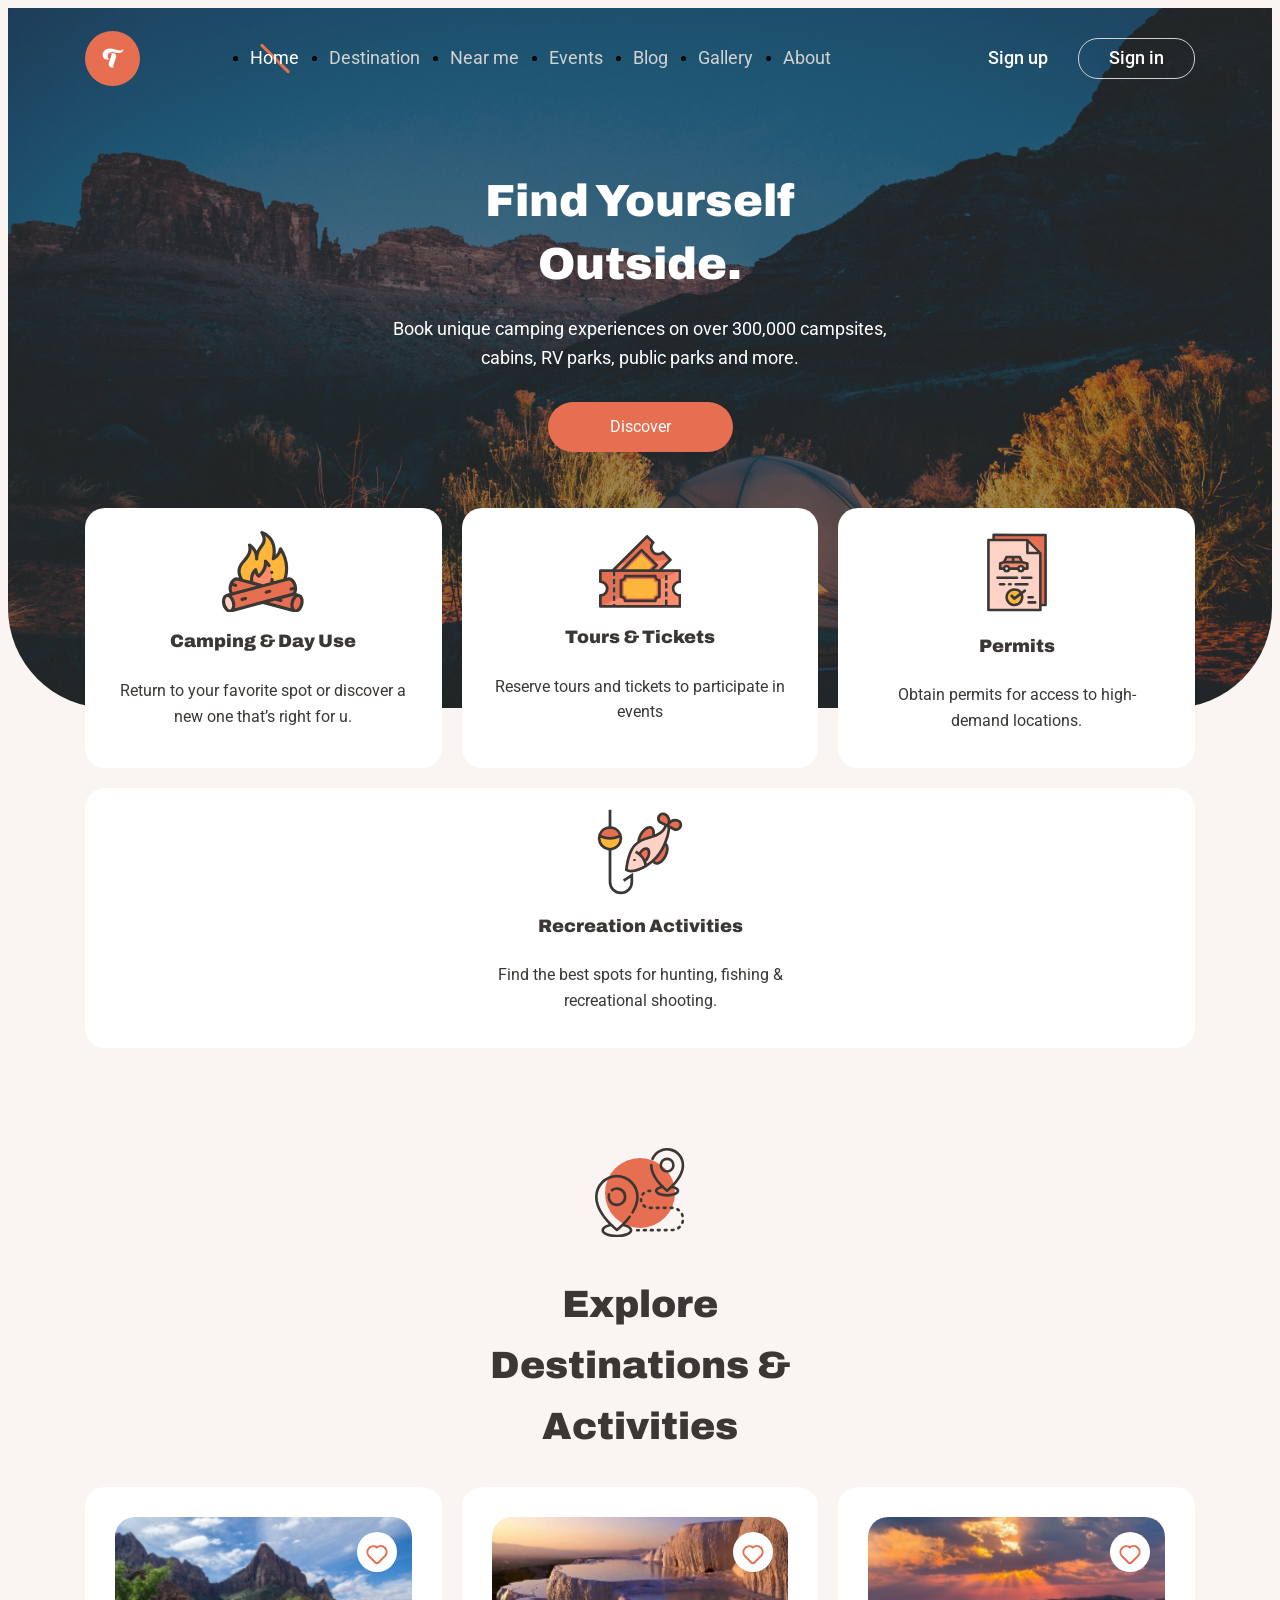
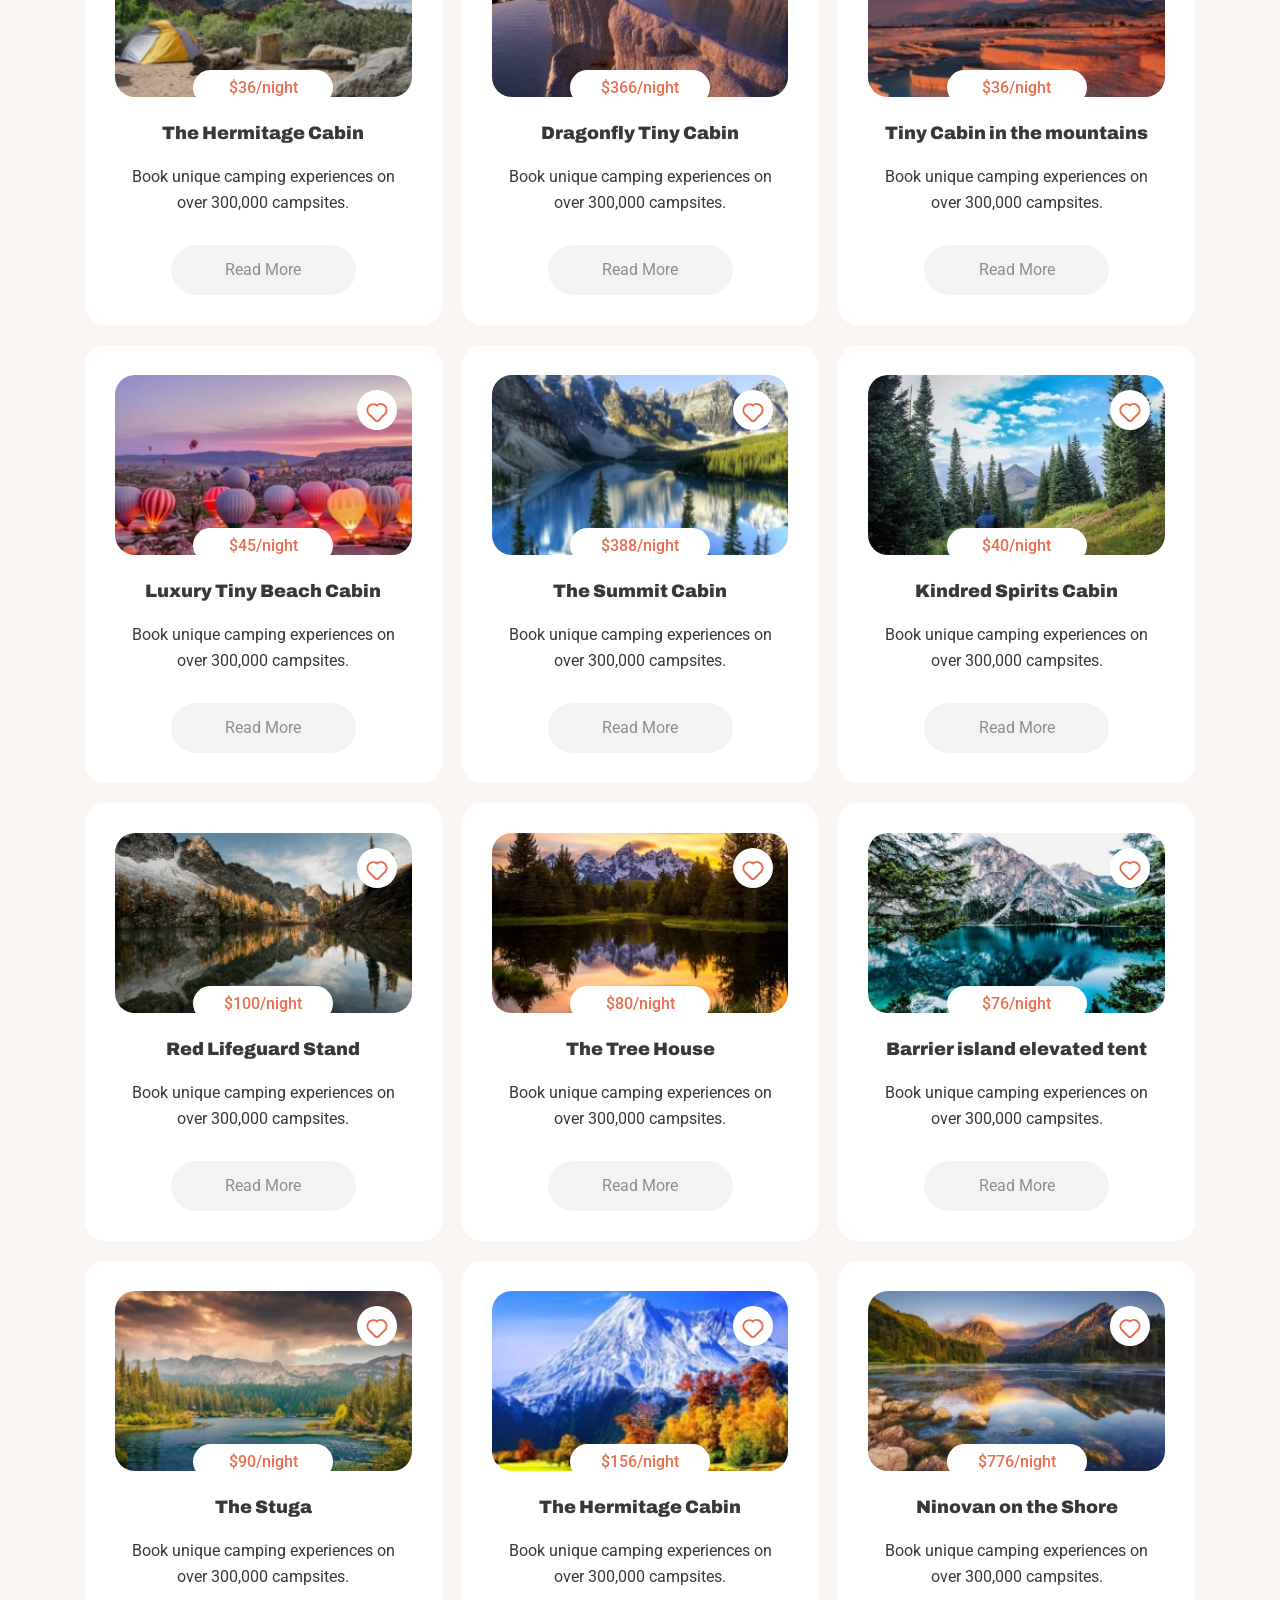
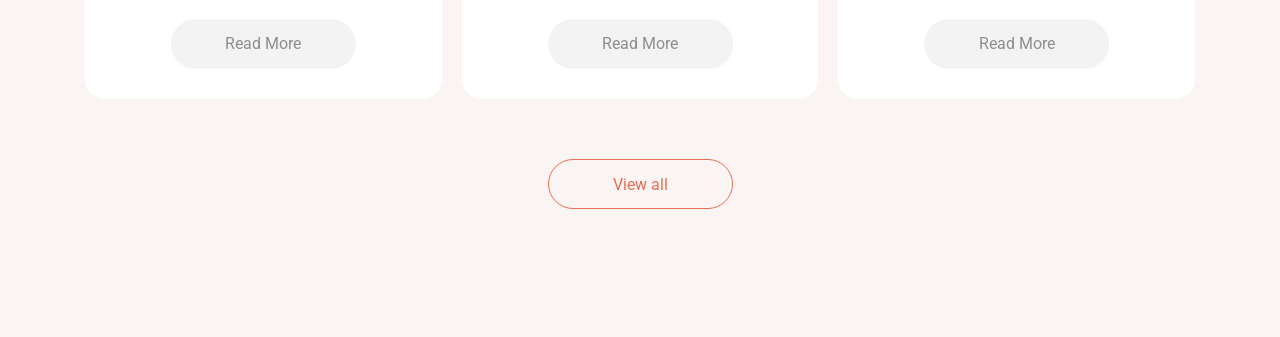
==== commit fc5b059f: "complete destenation style" ====
--- a/findex.html
+++ b/findex.html
@@ -334,20 +334,16 @@
 </svg>
 <h2 class="destenation__title">Explore Destinations & Activities</h2>
 <div class="destenation__places">
+
+
+
   <div class="destenation__place">
     <div class="destenation__place_banner">
 
       <img src="./images/image1.jpg" alt="" class="destenation__place_img">
       <div class="destenation__place_heart">
-        <svg class="destenation__place_svg" xmlns="http://www.w3.org/2000/svg" width="24.037" height="24.037" viewBox="0 0 24.037 24.037">
-  <defs>
-    <style>
-      .cls-1 {
-        fill: #e76f51;
-      }
-    </style>
-  </defs>
-  <path id="Path_955" data-name="Path 955" class="cls-1" d="M15.822,8.979v.029H4V-2.1A5.915,5.915,0,0,1,9.912-7.841a5.913,5.913,0,0,1,5.849,5.049,5.912,5.912,0,0,1,.061,11.772ZM14.346-1.314v-.679l-.005-.158A4.434,4.434,0,0,0,9.912-6.363,4.433,4.433,0,0,0,5.478-2.077V7.53h8.87V7.507l.821.023h.064a4.434,4.434,0,0,0,.007-8.868h-.083l-.132,0-.66.036v-.017Z" transform="translate(2.716 20.496) rotate(-45)"/>
+<svg class="destenation__place_svg"  xmlns="http://www.w3.org/2000/svg" width="24.037" height="24.037" viewBox="0 0 24.037 24.037">
+  <path id="Path_955" data-name="Path 955" d="M11.822,16.82v.029H0V5.743a5.914,5.914,0,0,1,11.761-.694,5.912,5.912,0,0,1,.061,11.772Z" transform="translate(0 12.123) rotate(-45)" stroke="#E76F51" />
 </svg>
       </div>
 <div class="destenation__place_price">
@@ -361,23 +357,169 @@
   <div class="destenation__place">
     <div class="destenation__place_banner">
 
-      <img src="./images/image1.jpg" alt="" class="destenation__place_img">
-      <div class="destenation__place_heart">
-        <svg class="destenation__place_svg" xmlns="http://www.w3.org/2000/svg" width="24.037" height="24.037" viewBox="0 0 24.037 24.037">
-  <defs>
-    <style>
-      .cls-1 {
-        fill: #e76f51;
-      }
-    </style>
-  </defs>
-  <path id="Path_955" data-name="Path 955" class="cls-1" d="M15.822,8.979v.029H4V-2.1A5.915,5.915,0,0,1,9.912-7.841a5.913,5.913,0,0,1,5.849,5.049,5.912,5.912,0,0,1,.061,11.772ZM14.346-1.314v-.679l-.005-.158A4.434,4.434,0,0,0,9.912-6.363,4.433,4.433,0,0,0,5.478-2.077V7.53h8.87V7.507l.821.023h.064a4.434,4.434,0,0,0,.007-8.868h-.083l-.132,0-.66.036v-.017Z" transform="translate(2.716 20.496) rotate(-45)"/>
+      <img src="./images/image2.jpg" alt="" class="destenation__place_img">
+      <div class="destenation__place_heart">
+ <svg class="destenation__place_svg"  xmlns="http://www.w3.org/2000/svg" width="24.037" height="24.037" viewBox="0 0 24.037 24.037">
+  <path id="Path_955" data-name="Path 955" d="M11.822,16.82v.029H0V5.743a5.914,5.914,0,0,1,11.761-.694,5.912,5.912,0,0,1,.061,11.772Z" transform="translate(0 12.123) rotate(-45)" stroke="#E76F51" />
+</svg>
+      </div>
+<div class="destenation__place_price">
+  <span>$366/night</span>
+</div>
+    </div>
+<h3 class="destenation__place_title">Dragonfly Tiny Cabin</h3>
+<p class="destenation__place_caption">Book unique camping experiences on over 300,000 campsites.</p>
+<a href="#" class="destenation__place_btn btn">Read More</a>
+  </div>
+  <div class="destenation__place">
+    <div class="destenation__place_banner">
+
+      <img src="./images/image3.jpg" alt="" class="destenation__place_img">
+      <div class="destenation__place_heart">
+  <svg class="destenation__place_svg"  xmlns="http://www.w3.org/2000/svg" width="24.037" height="24.037" viewBox="0 0 24.037 24.037">
+  <path id="Path_955" data-name="Path 955" d="M11.822,16.82v.029H0V5.743a5.914,5.914,0,0,1,11.761-.694,5.912,5.912,0,0,1,.061,11.772Z" transform="translate(0 12.123) rotate(-45)" stroke="#E76F51" />
 </svg>
       </div>
 <div class="destenation__place_price">
   <span>$36/night</span>
 </div>
     </div>
+<h3 class="destenation__place_title">Tiny Cabin in the mountains</h3>
+<p class="destenation__place_caption">Book unique camping experiences on over 300,000 campsites.</p>
+<a href="#" class="destenation__place_btn btn">Read More</a>
+  </div>
+  <div class="destenation__place">
+    <div class="destenation__place_banner">
+
+      <img src="./images/image4.jpg" alt="" class="destenation__place_img">
+      <div class="destenation__place_heart">
+  <svg class="destenation__place_svg"  xmlns="http://www.w3.org/2000/svg" width="24.037" height="24.037" viewBox="0 0 24.037 24.037">
+  <path id="Path_955" data-name="Path 955" d="M11.822,16.82v.029H0V5.743a5.914,5.914,0,0,1,11.761-.694,5.912,5.912,0,0,1,.061,11.772Z" transform="translate(0 12.123) rotate(-45)" stroke="#E76F51" />
+</svg>
+      </div>
+<div class="destenation__place_price">
+  <span>$45/night</span>
+</div>
+    </div>
+<h3 class="destenation__place_title">Luxury Tiny Beach Cabin</h3>
+<p class="destenation__place_caption">Book unique camping experiences on over 300,000 campsites.</p>
+<a href="#" class="destenation__place_btn btn">Read More</a>
+  </div>
+  <div class="destenation__place">
+    <div class="destenation__place_banner">
+
+      <img src="./images/image5.jpg" alt="" class="destenation__place_img">
+      <div class="destenation__place_heart">
+  <svg class="destenation__place_svg"  xmlns="http://www.w3.org/2000/svg" width="24.037" height="24.037" viewBox="0 0 24.037 24.037">
+  <path id="Path_955" data-name="Path 955" d="M11.822,16.82v.029H0V5.743a5.914,5.914,0,0,1,11.761-.694,5.912,5.912,0,0,1,.061,11.772Z" transform="translate(0 12.123) rotate(-45)" stroke="#E76F51" />
+</svg>
+      </div>
+<div class="destenation__place_price">
+  <span>$388/night</span>
+</div>
+    </div>
+<h3 class="destenation__place_title">The Summit Cabin</h3>
+<p class="destenation__place_caption">Book unique camping experiences on over 300,000 campsites.</p>
+<a href="#" class="destenation__place_btn btn">Read More</a>
+  </div>
+  <div class="destenation__place">
+    <div class="destenation__place_banner">
+
+      <img src="./images/image6.jpg" alt="" class="destenation__place_img">
+      <div class="destenation__place_heart">
+  <svg class="destenation__place_svg"  xmlns="http://www.w3.org/2000/svg" width="24.037" height="24.037" viewBox="0 0 24.037 24.037">
+  <path id="Path_955" data-name="Path 955" d="M11.822,16.82v.029H0V5.743a5.914,5.914,0,0,1,11.761-.694,5.912,5.912,0,0,1,.061,11.772Z" transform="translate(0 12.123) rotate(-45)" stroke="#E76F51" />
+</svg>
+      </div>
+<div class="destenation__place_price">
+  <span>$40/night</span>
+</div>
+    </div>
+<h3 class="destenation__place_title">Kindred Spirits Cabin</h3>
+<p class="destenation__place_caption">Book unique camping experiences on over 300,000 campsites.</p>
+<a href="#" class="destenation__place_btn btn">Read More</a>
+  </div>
+  <div class="destenation__place">
+    <div class="destenation__place_banner">
+
+      <img src="./images/image7.jpg" alt="" class="destenation__place_img">
+      <div class="destenation__place_heart">
+  <svg class="destenation__place_svg"  xmlns="http://www.w3.org/2000/svg" width="24.037" height="24.037" viewBox="0 0 24.037 24.037">
+  <path id="Path_955" data-name="Path 955" d="M11.822,16.82v.029H0V5.743a5.914,5.914,0,0,1,11.761-.694,5.912,5.912,0,0,1,.061,11.772Z" transform="translate(0 12.123) rotate(-45)" stroke="#E76F51" />
+</svg>
+      </div>
+<div class="destenation__place_price">
+  <span>$100/night</span>
+</div>
+    </div>
+<h3 class="destenation__place_title">Red Lifeguard Stand </h3>
+<p class="destenation__place_caption">Book unique camping experiences on over 300,000 campsites.</p>
+<a href="#" class="destenation__place_btn btn">Read More</a>
+  </div>
+  <div class="destenation__place">
+    <div class="destenation__place_banner">
+
+      <img src="./images/image8.jpg" alt="" class="destenation__place_img">
+      <div class="destenation__place_heart">
+  <svg class="destenation__place_svg"  xmlns="http://www.w3.org/2000/svg" width="24.037" height="24.037" viewBox="0 0 24.037 24.037">
+  <path id="Path_955" data-name="Path 955" d="M11.822,16.82v.029H0V5.743a5.914,5.914,0,0,1,11.761-.694,5.912,5.912,0,0,1,.061,11.772Z" transform="translate(0 12.123) rotate(-45)" stroke="#E76F51" />
+</svg>
+      </div>
+<div class="destenation__place_price">
+  <span>$80/night</span>
+</div>
+    </div>
+<h3 class="destenation__place_title">The Tree House</h3>
+<p class="destenation__place_caption">Book unique camping experiences on over 300,000 campsites.</p>
+<a href="#" class="destenation__place_btn btn">Read More</a>
+  </div>
+  <div class="destenation__place">
+    <div class="destenation__place_banner">
+
+      <img src="./images/image9.jpg" alt="" class="destenation__place_img">
+      <div class="destenation__place_heart">
+  <svg class="destenation__place_svg"  xmlns="http://www.w3.org/2000/svg" width="24.037" height="24.037" viewBox="0 0 24.037 24.037">
+  <path id="Path_955" data-name="Path 955" d="M11.822,16.82v.029H0V5.743a5.914,5.914,0,0,1,11.761-.694,5.912,5.912,0,0,1,.061,11.772Z" transform="translate(0 12.123) rotate(-45)" stroke="#E76F51" />
+</svg>
+      </div>
+<div class="destenation__place_price">
+  <span>$76/night</span>
+</div>
+    </div>
+<h3 class="destenation__place_title">Barrier island elevated tent</h3>
+<p class="destenation__place_caption">Book unique camping experiences on over 300,000 campsites.</p>
+<a href="#" class="destenation__place_btn btn">Read More</a>
+  </div>
+  <div class="destenation__place">
+    <div class="destenation__place_banner">
+
+      <img src="./images/image10.jpg" alt="" class="destenation__place_img">
+      <div class="destenation__place_heart">
+  <svg class="destenation__place_svg"  xmlns="http://www.w3.org/2000/svg" width="24.037" height="24.037" viewBox="0 0 24.037 24.037">
+  <path id="Path_955" data-name="Path 955" d="M11.822,16.82v.029H0V5.743a5.914,5.914,0,0,1,11.761-.694,5.912,5.912,0,0,1,.061,11.772Z" transform="translate(0 12.123) rotate(-45)" stroke="#E76F51" />
+</svg>
+      </div>
+<div class="destenation__place_price">
+  <span>$90/night</span>
+</div>
+    </div>
+<h3 class="destenation__place_title">The Stuga</h3>
+<p class="destenation__place_caption">Book unique camping experiences on over 300,000 campsites.</p>
+<a href="#" class="destenation__place_btn btn">Read More</a>
+  </div>
+  <div class="destenation__place">
+    <div class="destenation__place_banner">
+
+      <img src="./images/image11.jpg" alt="" class="destenation__place_img">
+      <div class="destenation__place_heart">
+  <svg class="destenation__place_svg"  xmlns="http://www.w3.org/2000/svg" width="24.037" height="24.037" viewBox="0 0 24.037 24.037">
+  <path id="Path_955" data-name="Path 955" d="M11.822,16.82v.029H0V5.743a5.914,5.914,0,0,1,11.761-.694,5.912,5.912,0,0,1,.061,11.772Z" transform="translate(0 12.123) rotate(-45)" stroke="#E76F51" />
+</svg>
+      </div>
+<div class="destenation__place_price">
+  <span>$156/night</span>
+</div>
+    </div>
 <h3 class="destenation__place_title">The Hermitage Cabin</h3>
 <p class="destenation__place_caption">Book unique camping experiences on over 300,000 campsites.</p>
 <a href="#" class="destenation__place_btn btn">Read More</a>
@@ -385,29 +527,25 @@
   <div class="destenation__place">
     <div class="destenation__place_banner">
 
-      <img src="./images/image1.jpg" alt="" class="destenation__place_img">
-      <div class="destenation__place_heart">
-        <svg class="destenation__place_svg" xmlns="http://www.w3.org/2000/svg" width="24.037" height="24.037" viewBox="0 0 24.037 24.037">
-  <defs>
-    <style>
-      .cls-1 {
-        fill: #e76f51;
-      }
-    </style>
-  </defs>
-  <path id="Path_955" data-name="Path 955" class="cls-1" d="M15.822,8.979v.029H4V-2.1A5.915,5.915,0,0,1,9.912-7.841a5.913,5.913,0,0,1,5.849,5.049,5.912,5.912,0,0,1,.061,11.772ZM14.346-1.314v-.679l-.005-.158A4.434,4.434,0,0,0,9.912-6.363,4.433,4.433,0,0,0,5.478-2.077V7.53h8.87V7.507l.821.023h.064a4.434,4.434,0,0,0,.007-8.868h-.083l-.132,0-.66.036v-.017Z" transform="translate(2.716 20.496) rotate(-45)"/>
-</svg>
-      </div>
-<div class="destenation__place_price">
-  <span>$36/night</span>
-</div>
-    </div>
-<h3 class="destenation__place_title">The Hermitage Cabin</h3>
-<p class="destenation__place_caption">Book unique camping experiences on over 300,000 campsites.</p>
-<a href="#" class="destenation__place_btn btn">Read More</a>
-  </div>
-</div>
-
+      <img src="./images/image12.jpg" alt="" class="destenation__place_img">
+      <div class="destenation__place_heart">
+  <svg class="destenation__place_svg"  xmlns="http://www.w3.org/2000/svg" width="24.037" height="24.037" viewBox="0 0 24.037 24.037">
+  <path id="Path_955" data-name="Path 955" d="M11.822,16.82v.029H0V5.743a5.914,5.914,0,0,1,11.761-.694,5.912,5.912,0,0,1,.061,11.772Z" transform="translate(0 12.123) rotate(-45)" stroke="#E76F51" />
+</svg>
+      </div>
+<div class="destenation__place_price">
+  <span>$776/night</span>
+</div>
+    </div>
+<h3 class="destenation__place_title">Ninovan on the Shore</h3>
+<p class="destenation__place_caption">Book unique camping experiences on over 300,000 campsites.</p>
+<a href="#" class="destenation__place_btn btn">Read More</a>
+  </div>
+
+
+
+</div>
+ <a href="#" class="destenation__btn btn">View all</a>
 
 </section>
 
--- a/styles/app.css
+++ b/styles/app.css
@@ -309,6 +309,15 @@
 margin: 3rem auto 0 auto;
 
 }
+
+
+
+/* =======================
+    starting main section .service
+   ====== ============================= */
+
+
+
 main{
 padding: 4rem 0;}
 
@@ -352,54 +361,118 @@
 color: #3B3735;
 max-width: 29rem;
 }
+
+/* ==========================
+section .destination
+====================== */
+
+
 .destenation{
-
-
+text-align: center;
+padding: 8rem 0;
+color: var(--dark);
 }
 .destenation__svg{
 
 
 }
 .destenation__title{
-
-
+font-size: 2.8rem;
+font-family: var(--archivo);
+max-width: 36rem;
+margin:3rem auto;
 }
 .destenation__places{
-
-
+display: flex;
+flex-wrap: wrap;
+margin-right: -1rem;
+margin-left:-1rem ;
 }
 .destenation__place{
-
-
+    flex-grow: 1;
+    background-color: var(--white);
+    border-radius: 2rem;
+margin-bottom: 2rem;
+padding:3rem;
+width: 30rem;
+margin-right: 1rem;
+margin-left:1rem ;
+overflow: hidden;
 }
 .destenation__place_banner{
-
+    position: relative;
+    height: 18rem;
+    border-radius: 2rem;
+    overflow: hidden;
 
 }
 .destenation__place_img{
-
-
-}
+    width: 100%;
+    height: 100%;
+    object-fit: cover;
+}
+.destenation__place_heart{
+
+    position: absolute;
+top: 1.5rem; right: 1.5rem;
+background-color: var(--white);
+width: 4rem;
+height: 4rem;
+border-radius: 2rem;
+display: flex;
+align-items: center;
+justify-content: center;
+cursor: pointer;}
+
 .destenation__place_svg{
-
-
-}
+fill: var(--white) ;
+stroke: var(--orange);
+stroke-width: 2;}
+
 .destenation__place_price{
-
-}
+position: absolute;
+bottom: -.8rem;
+right: 0;
+left: 0;
+background-color: var(--white);
+border-radius: 2rem;
+width: 14rem;
+margin: 0 auto;
+padding: .5rem 2rem;
+}
+
+.destenation__place_svg.active{fill: var(--orange);}
+
 .destenation__place_price span{
-
-
+color: var(--orange);
+font-family: var(--roboto-med);
+text-align: center;
 }
 .destenation__place_title{
-
-
+font-family: var(--archivo);
+font-size: 1.8rem;
+    margin: 2.2rem 0 0.6rem 0;
+    white-space:nowrap;
+    text-overflow: ellipsis;
+    overflow: hidden;
 }
 .destenation__place_caption{
 
-
+margin-bottom: 3rem;
 }
 .destenation__place_btn{
-
-
+background-color: rgba(141, 141, 141, .1);
+
+
+}
+.destenation__btn{
+    margin-top: 4rem;
+    background-color: transparent;
+    border: 1px solid var(--orange);
+    color: var(--orange);
+    transition: all 200ms ease-in;
+}
+.destenation__btn:hover{
+    background-color: var(--orange);
+    color: var(--kerem);
 }
--- a/styles/responsive.css
+++ b/styles/responsive.css
@@ -20,6 +20,7 @@
         .container{width: 960px;}
         .header__links{display: flex;}
         .header__caption{max-width: 50rem;}
+        .destenation__title{font-size: 3.8rem;}
 }
 @media (min-width:1200px) {
         .container{width: 1140px;}
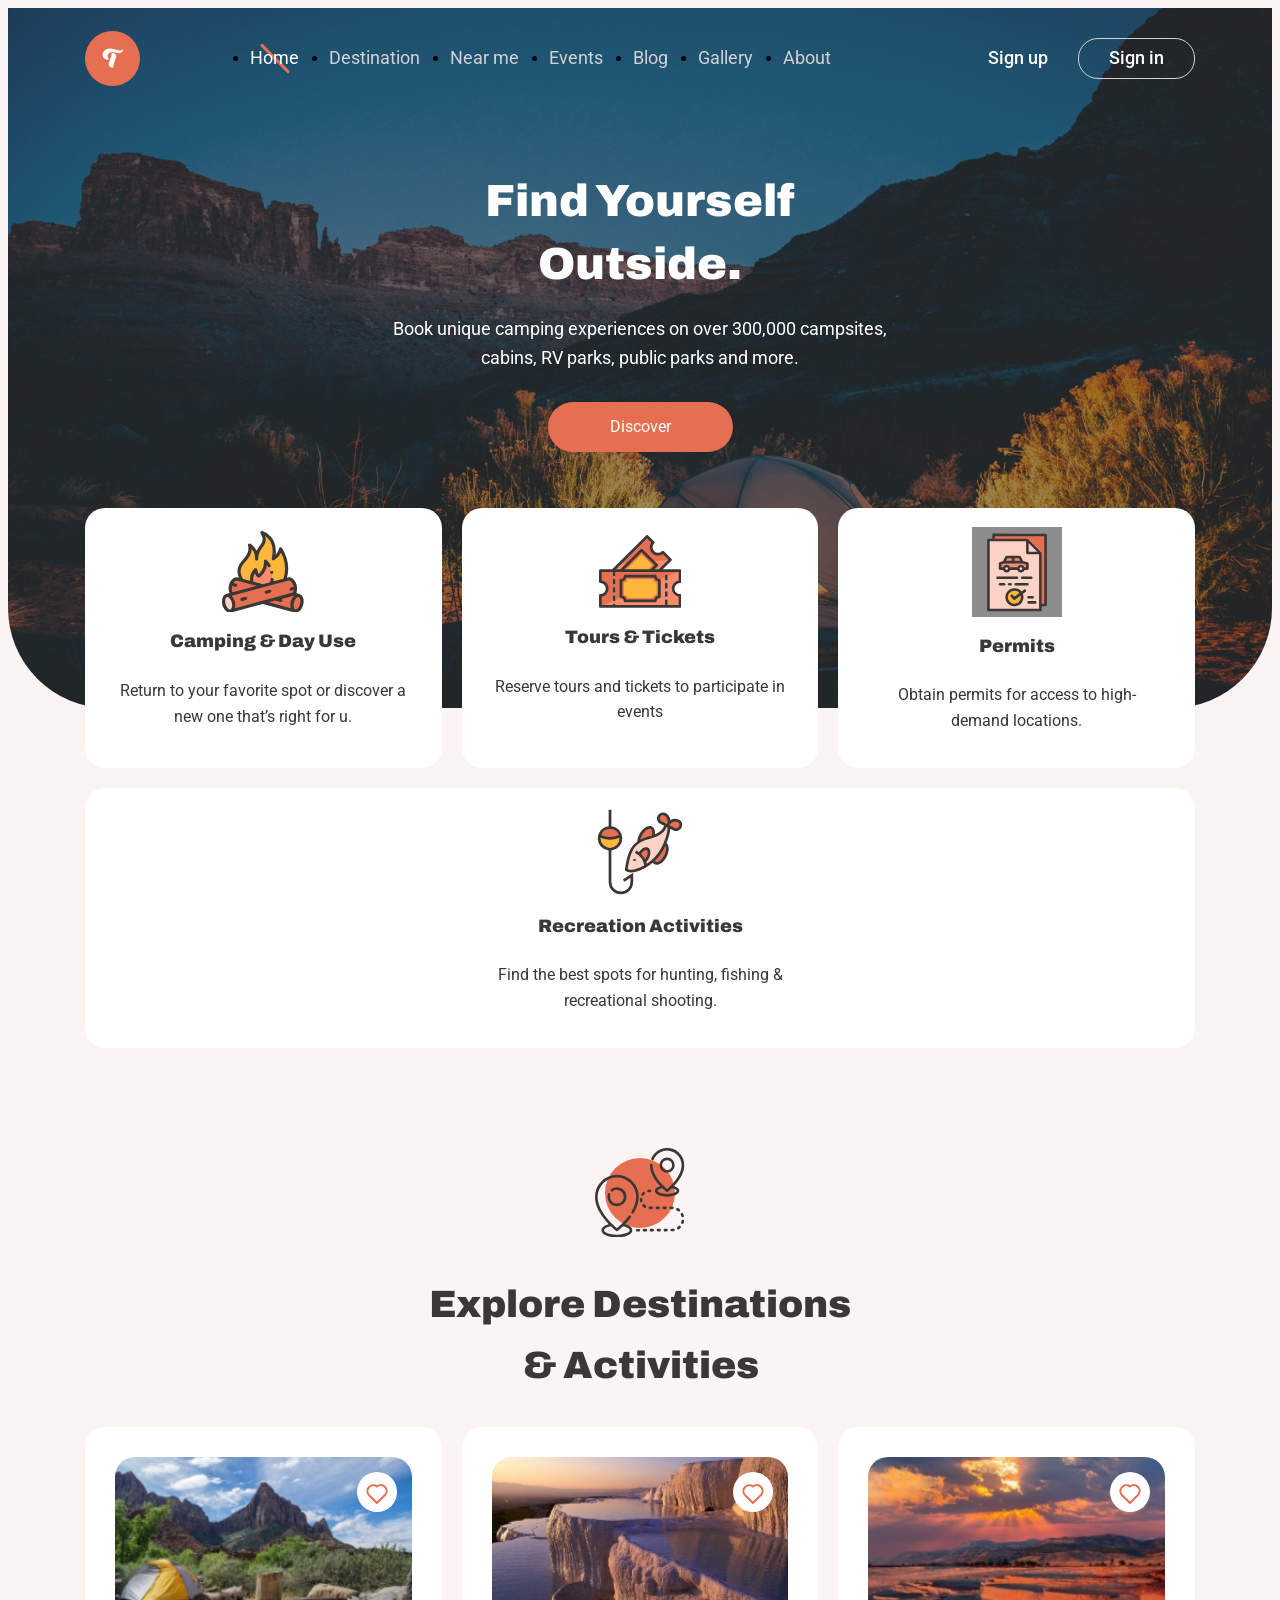
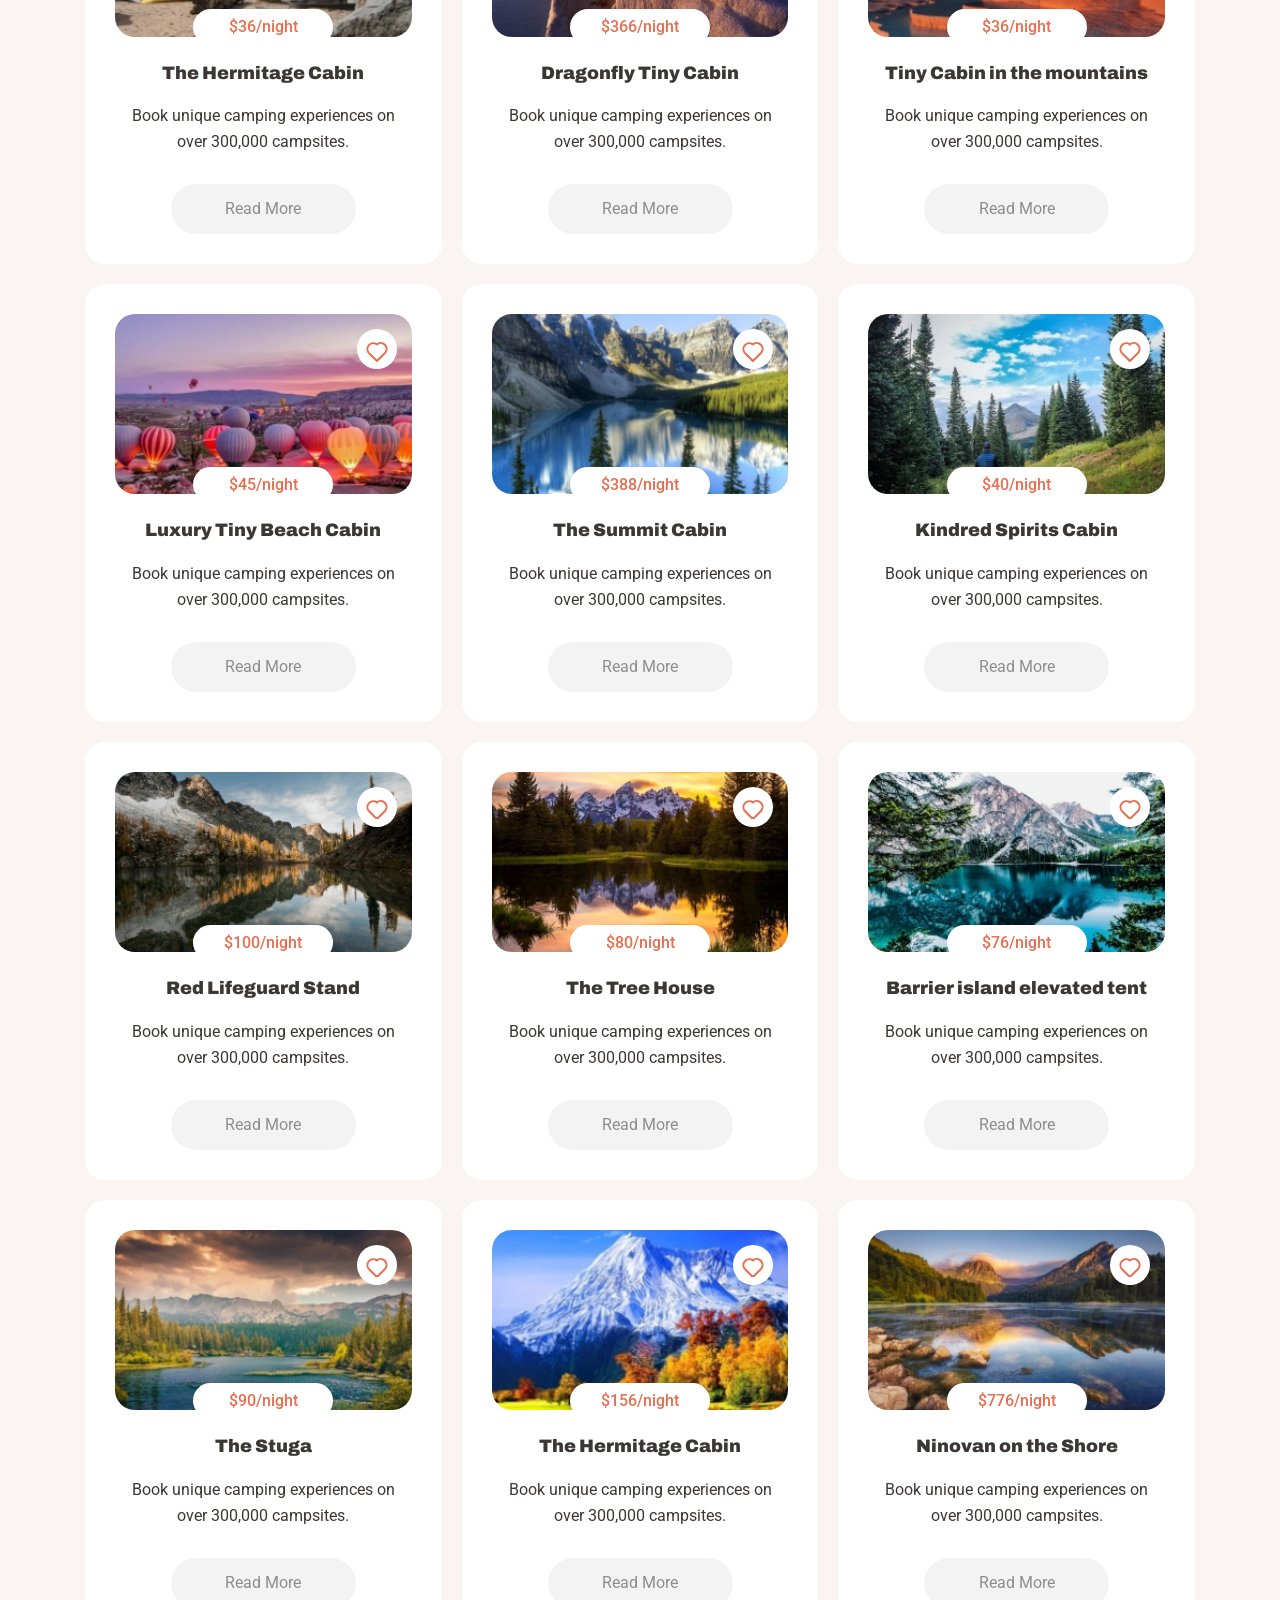
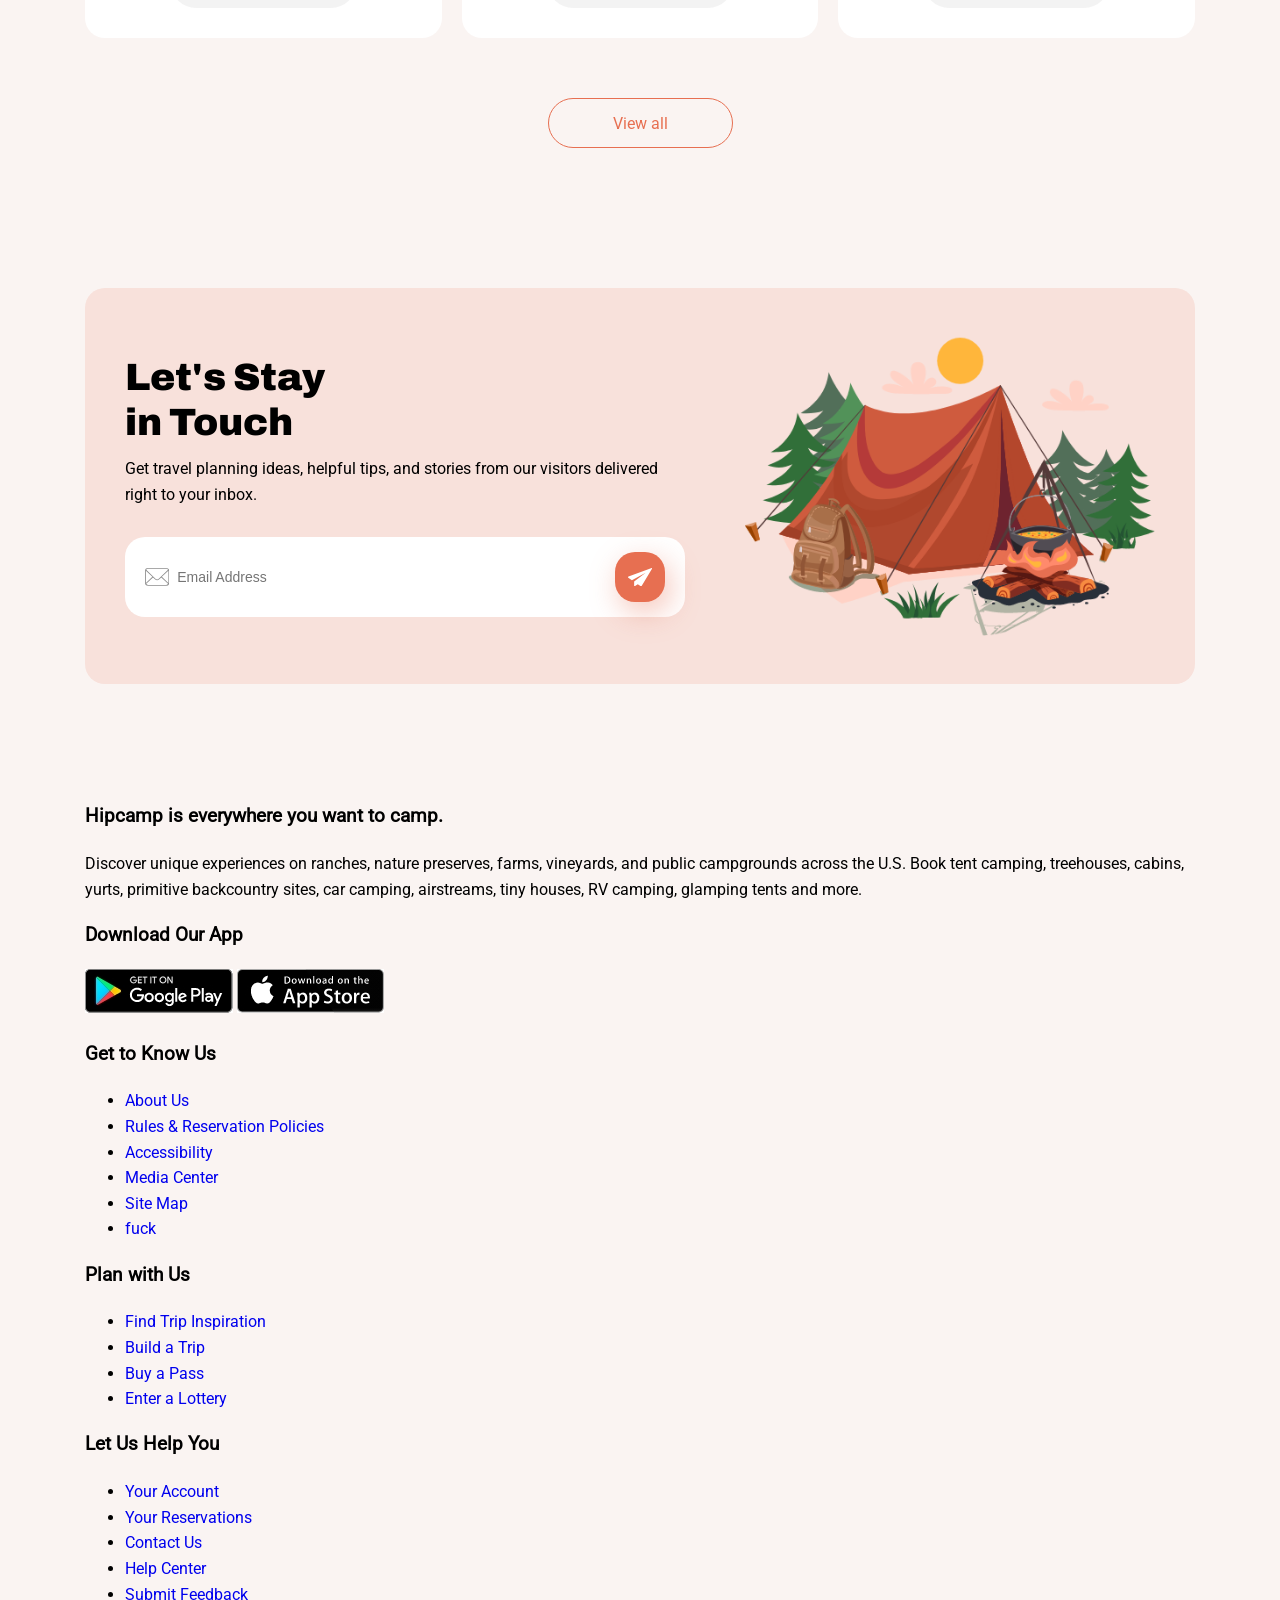
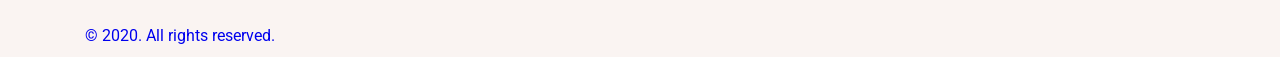
==== commit 8f47cccc: "complete letter and made structuer of footer" ====
--- a/findex.html
+++ b/findex.html
@@ -79,8 +79,10 @@
 
 
 </header>
+
 <main>
 <div class="container">
+
 <section class="services">
 <div class="service">
   <div class="service__banner">
@@ -213,6 +215,7 @@
 </div>
 
 </section>
+
 <section class="destenation">
 <svg class="destenation__svg" xmlns="http://www.w3.org/2000/svg" width="89.235" height="89.316" viewBox="0 0 89.235 89.316">
   <g id="Group_313" data-name="Group 313" transform="translate(-915 -2018)">
@@ -549,7 +552,47 @@
 
 </section>
 
-
+<section class="letter">
+
+  <div class="letter__content">
+    <h2 class="letter__title">Let's Stay in Touch</h2>
+    <p class="letter__caption">Get travel planning ideas, helpful tips, and stories from our visitors delivered right to your inbox.</p>
+    <div class="letter__input">
+      <form action="submit">
+        <svg class="letter__input__email-svg" data-name="Group 235" xmlns="http://www.w3.org/2000/svg" width="24.242" height="17.746" viewBox="0 0 24.242 17.746">
+          <defs>
+            <style>
+              .cls-1 {
+                fill: #8d8d8d;
+              }
+            </style>
+          </defs>
+          <path id="Path_908" data-name="Path 908" class="cls-1" d="M26.215,17.058H8.027A3.03,3.03,0,0,0,5,20.085V31.777A3.031,3.031,0,0,0,8.027,34.8H26.215a3.031,3.031,0,0,0,3.027-3.027V20.085A3.03,3.03,0,0,0,26.215,17.058Zm-18.188.857H26.215a2.168,2.168,0,0,1,1.829,1.007l-9.328,8.81a2.354,2.354,0,0,1-3.189,0L6.2,18.923A2.169,2.169,0,0,1,8.027,17.915ZM5.878,32.062a2.207,2.207,0,0,1-.021-.285V20.085a2.163,2.163,0,0,1,.021-.285l6.491,6.131Zm20.337,1.885H8.027A2.168,2.168,0,0,1,6.2,32.94l6.8-6.419,1.944,1.835a3.22,3.22,0,0,0,4.366,0l1.943-1.835,6.8,6.418A2.167,2.167,0,0,1,26.215,33.947Zm2.169-13.862V31.777a2.2,2.2,0,0,1-.021.285l-6.491-6.131L28.364,19.8A2.251,2.251,0,0,1,28.384,20.085Z" transform="translate(-5 -17.058)"/>
+        </svg>
+        <input class="letter__input_input" type="text" placeholder="Email Address" >
+<button class="letter__input__btn"> <svg class="letter__input__btn_svg" data-name="Group 236" xmlns="http://www.w3.org/2000/svg" width="24.162" height="18.23" viewBox="0 0 24.162 18.23">
+  <path id="Path_909" data-name="Path 909" d="M9.778,15.82,6.954,17.7a.55.55,0,0,1-.816-.439V13.121l11.546-8.66L3.88,11.8.3,9.356A.748.748,0,0,1,.491,8.039L23.709-.37c.314-.126.565.251.377.565L13.606,17.514a.773.773,0,0,1-1.067.188Z" transform="translate(0.012 0.395)" fill="#fff" fill-rule="evenodd"/>
+</svg>
+</button>
+
+
+      </form>
+
+
+
+    </div>
+  </div>
+
+<div class="letter__banner">
+  <img class="letter__img" src="./images/tent.png" alt="tent">
+</div>
+
+
+
+
+
+
+</section>
 
 
 
@@ -557,6 +600,77 @@
 </div>
 </main>
 
+<footer>
+<div class="container">
+
+  <div class="footer__left">
+    <div class="footer__content">
+      <h3 class="footer__title">Hipcamp is everywhere you want to camp.</h3>
+  
+      <p class="footer__caption">Discover unique experiences on ranches, nature preserves, farms, vineyards, and public campgrounds across the U.S. Book tent camping, treehouses, cabins, yurts, primitive backcountry sites, car camping, airstreams, tiny houses, RV camping, glamping tents and more.</p>
+  
+    </div>
+    <div class="footer__apps">
+      <h3 class="footer__title">Download Our App</h3>
+      <div class="footer__app__links">
+
+        <a href="#" class="footer__app__link"><img src="./images/google-play-badge.jpg" alt="" class="footer__app__img"></a>
+        <a href="#" class="footer__app__link"><img src="./images/download-on-the-app-store-apple-2.jpg" alt="" class="footer__app__img"></a>
+      </div>
+    </div>
+  </div>
+  
+  <div class="footer__right">
+  <div class="footer__lists">
+    <div class="footer__wraper">
+      <h3 class="footer__title">Get to Know Us</h3>
+      <ul class="footer__list">
+        <li class="footer__list__item"><a href="#" class="footer__list__item__link">About Us</a></li>
+        <li class="footer__list__item"><a href="#" class="footer__list__item__link">Rules & Reservation Policies
+</a></li>
+        <li class="footer__list__item"><a href="#" class="footer__list__item__link">Accessibility</a></li>
+        <li class="footer__list__item"><a href="#" class="footer__list__item__link">Media Center
+</a></li>
+        <li class="footer__list__item"><a href="#" class="footer__list__item__link">Site Map
+</a></li>
+        <li class="footer__list__item"><a href="#" class="footer__list__item__link">fuck</a></li>
+      </ul>
+    </div>
+    <div class="footer__wraper">
+      <h3 class="footer__title">Plan with Us</h3>
+      <ul class="footer__list">
+        <li class="footer__list__item"><a href="#" class="footer__list__item__link">Find Trip Inspiration</a></li>
+        <li class="footer__list__item"><a href="#" class="footer__list__item__link">Build a Trip
+</a></li>
+        <li class="footer__list__item"><a href="#" class="footer__list__item__link">Buy a Pass
+</a></li>
+        <li class="footer__list__item"><a href="#" class="footer__list__item__link">Enter a Lottery</a></li>
+      </ul>
+    </div>
+    <div class="footer__wraper">
+      <h3 class="footer__title">Let Us Help You</h3>
+      <ul class="footer__list">
+        <li class="footer__list__item"><a href="#" class="footer__list__item__link">Your Account</a></li>
+        <li class="footer__list__item"><a href="#" class="footer__list__item__link">Your Reservations
+</a></li>
+        <li class="footer__list__item"><a href="#" class="footer__list__item__link">Contact Us
+</a></li>
+        <li class="footer__list__item"><a href="#" class="footer__list__item__link">Help Center
+</a></li>
+        <li class="footer__list__item"><a href="#" class="footer__list__item__link">Submit Feedback</a></li>
+      </ul>
+    </div>
+
+  </div>
+  </div>
+
+  <a href="#" class="footer__copyright">© 2020. All rights reserved.</a>
+</div>
+
+
+
+
+</footer>
 
 
 
--- a/styles/app.css
+++ b/styles/app.css
@@ -35,7 +35,7 @@
     font-size: 1.6rem;
     font-family: var(--roboto-reg);
     line-height: 1.6;
-    background-color: var(--kerem);
+    background-color: #FAF4F2;
 }
 
 body a{text-decoration: none;}
@@ -475,4 +475,90 @@
 .destenation__btn:hover{
     background-color: var(--orange);
     color: var(--kerem);
-}+}
+/* 
+===============================
+          letter
+=============================== */
+
+.letter{
+background-color:#F8E1DB;
+display: flex;
+align-items: center;
+justify-content: space-between;
+flex-direction: column-reverse;
+margin: 6rem 0;
+border-radius: 2rem;
+text-align: center;
+    padding: 4rem 2rem;
+
+}
+.letter__content{
+}
+.letter__title{
+    font-size: 3.8rem;
+    font-family: var(--archivo);
+    max-width: 22rem;
+    margin:1rem auto;
+    line-height: 1.2;
+}
+.letter__caption{
+    
+    margin: 1rem auto 2rem;
+;
+}
+
+form{   display: flex;
+    align-items: center;
+height: 100%;
+    }
+    
+    .letter__input{
+    height: 8rem;
+    background-color: var(--white);
+    margin: 3rem auto 0rem auto;
+    border-radius: 2rem;
+    padding:0 2rem ;
+ 
+}
+.letter__input__email-svg{
+color: var(--grey);
+flex-shrink: 0;   
+}
+.letter__input_input{
+    width: 100%;
+    height: 100%;
+    outline: none;
+    border: none;
+    font-size: 1.4rem;
+    padding: 0 .8rem;
+}
+.letter__input__btn{
+    outline: none;
+    border: none;
+    width: 5rem;
+    height: 5rem;
+    border-radius: 2rem;
+    background-color: var(--orange);
+    flex-shrink: 0;
+    display: flex;
+    align-items: center;
+    justify-content: center;
+    cursor: pointer;
+    box-shadow: 5px 10px 30px rgba(231, 111, 81, .4);
+    ;
+}
+.letter__input__btn_svg{
+    color: var(--white);
+}
+.letter__banner{
+    
+
+}
+.letter__img{
+width: 100%;
+}
+
+/* ====================
+     footer
+====================      */
--- a/styles/responsive.css
+++ b/styles/responsive.css
@@ -4,30 +4,52 @@
     .header__title{font-size: 3.2rem;}
     .header__caption{font-size: 1.5rem;}
     .services{margin-top: -18rem;}
+    .letter__title{max-width: 17rem; font-size: 2.8rem;}
+    .letter__caption{font-size: 1.4rem;}
 }
 @media (min-width:480px) {
         .container{width: 100%;}        
- .services{flex-direction: row;}
-        
 }
 @media (min-width:768px) {
         .container{width: 720px;}
         .navbtn{display: none;}
         .mobile_menu.active{display: none;}
         .menu{display: flex;}
+        
+
+        .letter{flex-direction:row ;text-align: left;justify-content: center;}
+
+        .letter__banner{
+                flex-basis: 40%;
+        }
+        .letter__content{flex-basis: 60%;
+                padding-right: 2.5rem;
+        }
+.letter__title{margin: 0 0 1rem 0;}
 }
 @media (min-width:992px) {
         .container{width: 960px;}
         .header__links{display: flex;}
         .header__caption{max-width: 50rem;}
-        .destenation__title{font-size: 3.8rem;}
+        .destenation__title{font-size: 3.8rem;
+        max-width: 43rem;}
+
+        .letter__content{
+                padding-right:4rem ;
+        }
+
+        
+   
 }
 @media (min-width:1200px) {
         .container{width: 1140px;}
         .menu__item{margin-left: 3rem;}
+        .letter__banner{flex-basis: auto;width: 41rem;}
+        .letter__content{flex-basis: auto; width: 60rem;}
+        .letter{justify-content: space-between; padding: 4rem;}
 }
 @media (min-width:1400px) {
         .container{width: 1320px;;}
         .menu__item{margin-left: 4rem;}
-
+.letter{padding: 3rem 6rem;}
 }
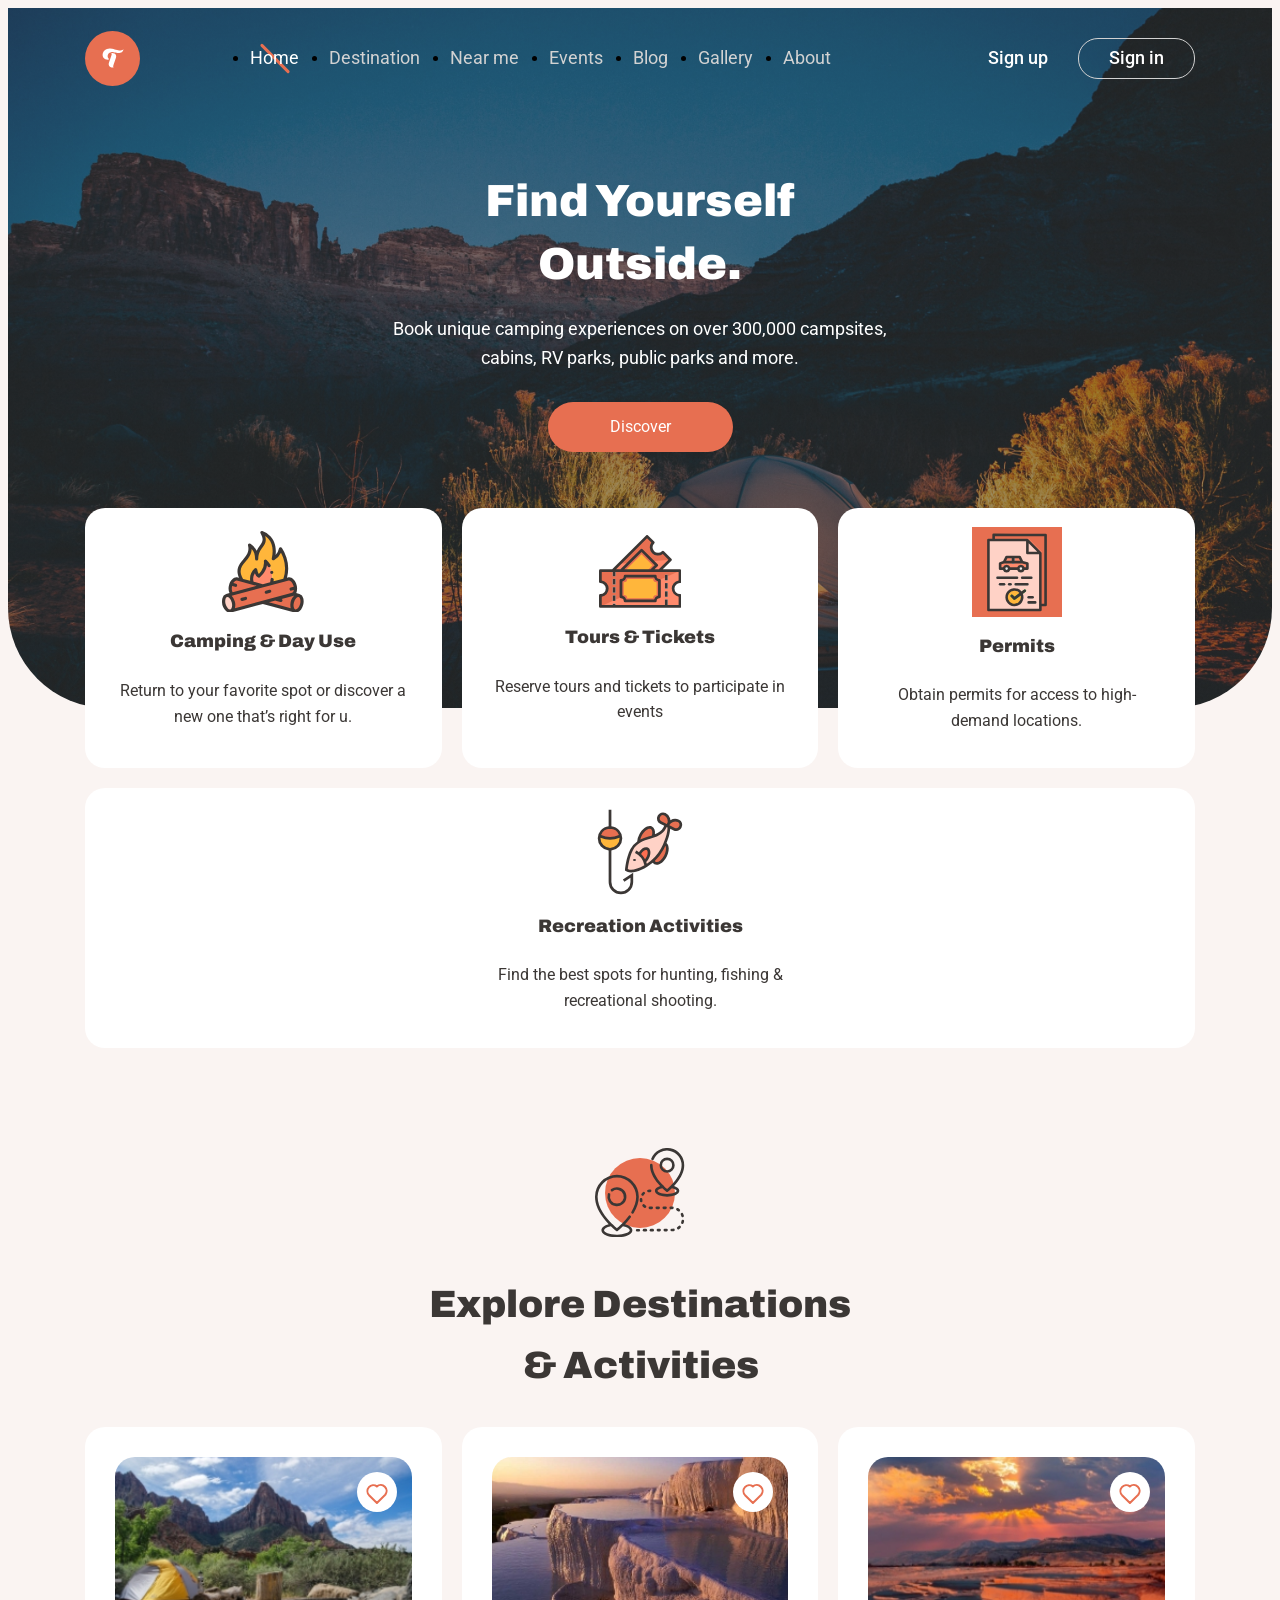
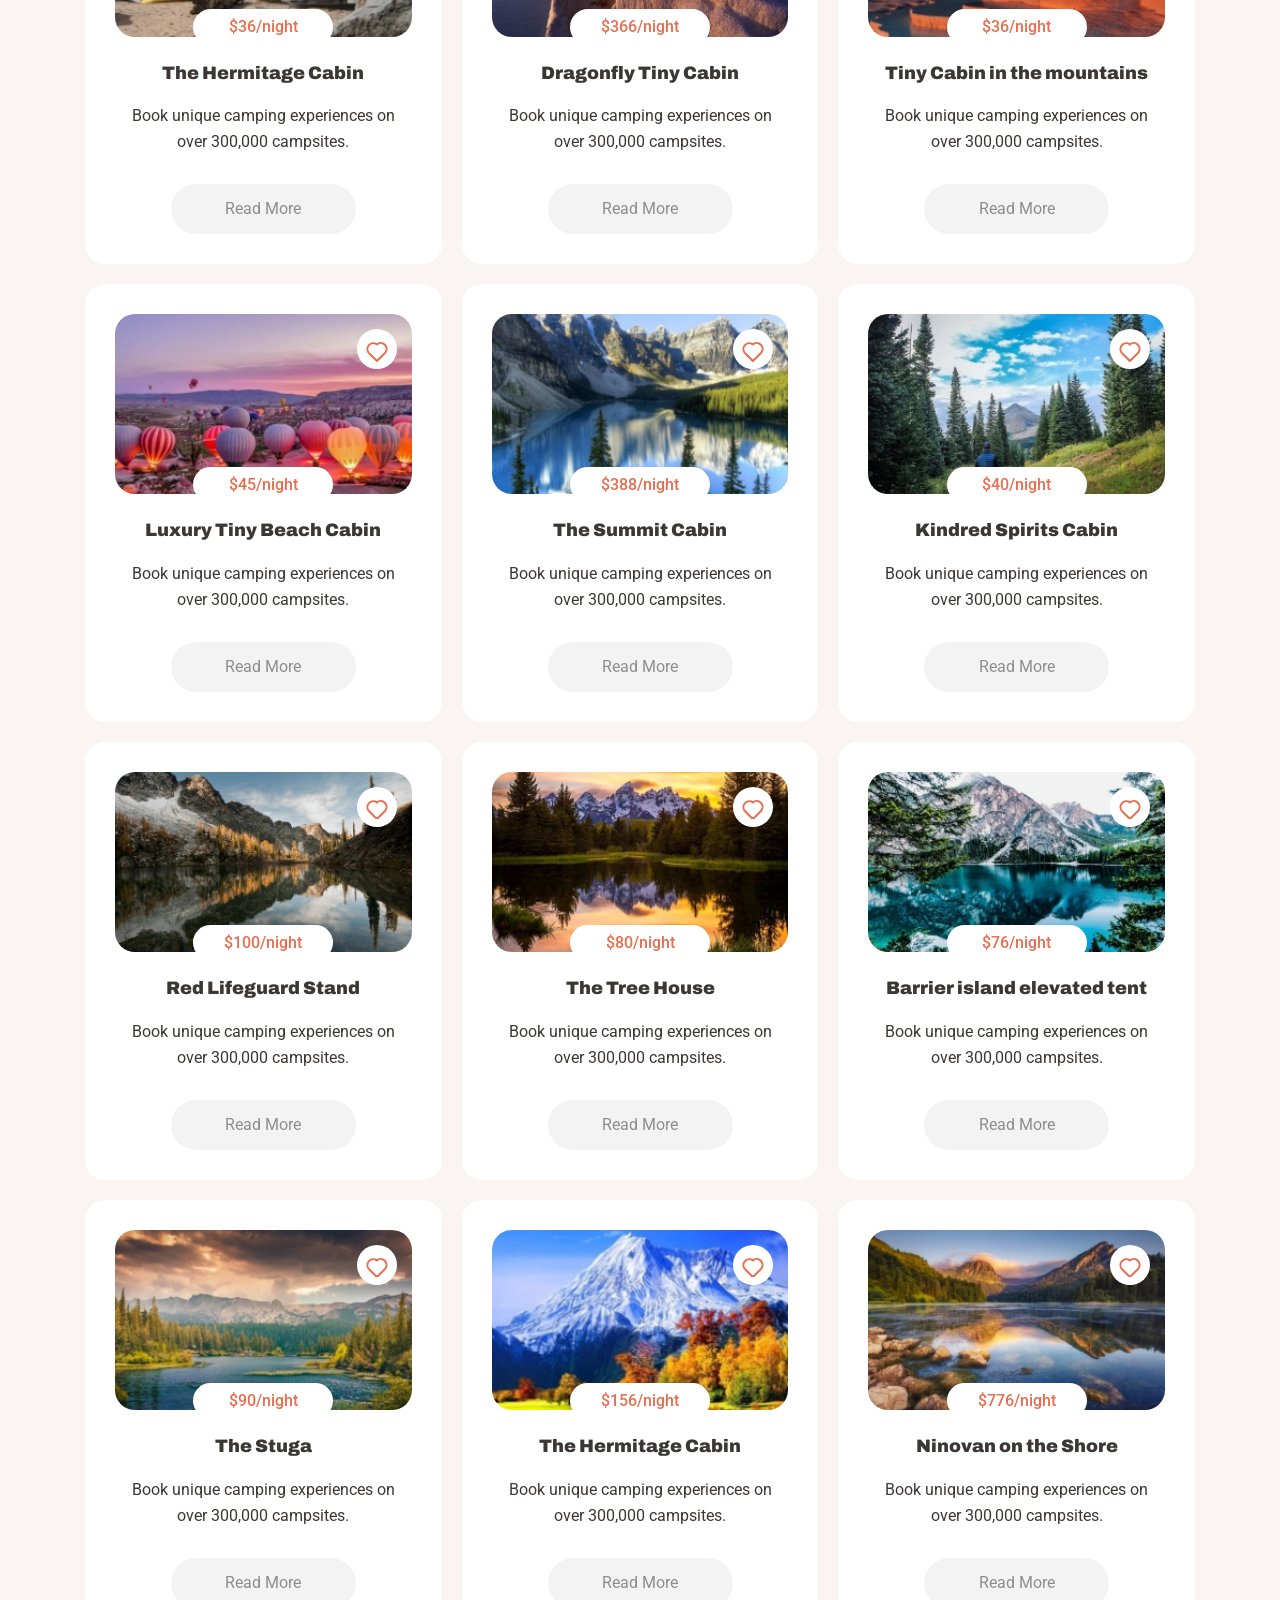
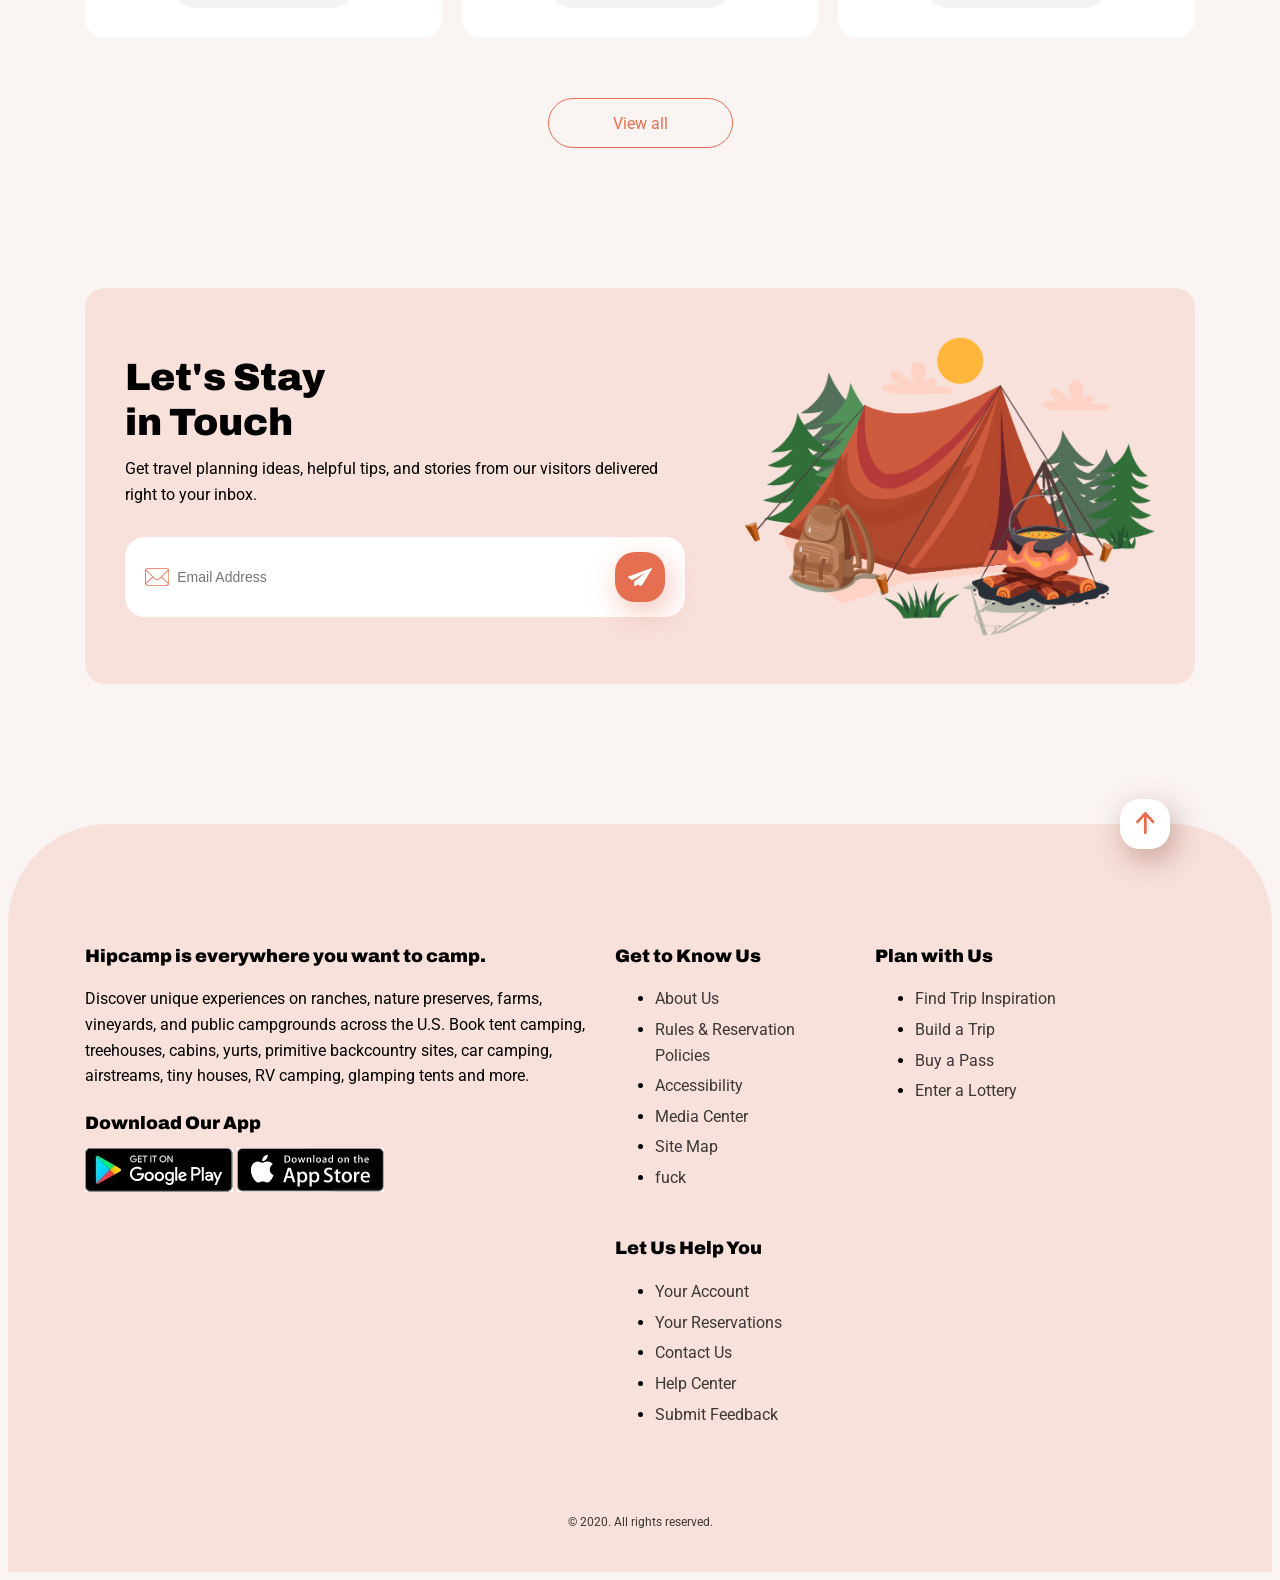
==== commit ea03a066: "footer completed" ====
--- a/findex.html
+++ b/findex.html
@@ -216,7 +216,7 @@
 
 </section>
 
-<section class="destenation">
+<section id="destenation" class="destenation">
 <svg class="destenation__svg" xmlns="http://www.w3.org/2000/svg" width="89.235" height="89.316" viewBox="0 0 89.235 89.316">
   <g id="Group_313" data-name="Group 313" transform="translate(-915 -2018)">
     <circle id="Ellipse_58" data-name="Ellipse 58" cx="35" cy="35" r="35" transform="translate(925 2028)" fill="#e76f51"/>
@@ -602,14 +602,25 @@
 
 <footer>
 <div class="container">
-
-  <div class="footer__left">
+  <a href="#destenation" class="footer__scroll"><svg class="footer__svg" xmlns="http://www.w3.org/2000/svg" width="18.68" height="22.175" viewBox="0 0 18.68 22.175">
+  <defs>
+    <style>
+      .cls-1 {
+        fill: #e76f51;
+      }
+    </style>
+  </defs>
+  <path id="Path_958" data-name="Path 958" class="cls-1" d="M22.175,9.358a1.43,1.43,0,0,0-1.43-1.43H5.063l5.813-5.42A1.43,1.43,0,1,0,8.923.421L.455,8.311a1.43,1.43,0,0,0,0,2.091L8.923,18.3A1.43,1.43,0,1,0,10.875,16.2L5.063,10.788H20.746A1.43,1.43,0,0,0,22.175,9.358Z" transform="translate(18.68) rotate(90)"/>
+</svg></a>
+<div class="footer_wrap">
+    <div class="footer__left">
     <div class="footer__content">
       <h3 class="footer__title">Hipcamp is everywhere you want to camp.</h3>
   
       <p class="footer__caption">Discover unique experiences on ranches, nature preserves, farms, vineyards, and public campgrounds across the U.S. Book tent camping, treehouses, cabins, yurts, primitive backcountry sites, car camping, airstreams, tiny houses, RV camping, glamping tents and more.</p>
   
     </div>
+
     <div class="footer__apps">
       <h3 class="footer__title">Download Our App</h3>
       <div class="footer__app__links">
@@ -618,6 +629,8 @@
         <a href="#" class="footer__app__link"><img src="./images/download-on-the-app-store-apple-2.jpg" alt="" class="footer__app__img"></a>
       </div>
     </div>
+
+
   </div>
   
   <div class="footer__right">
@@ -663,6 +676,16 @@
 
   </div>
   </div>
+   <div class="mobile_footer__apps">
+      <h3 class="footer__title">Download Our App</h3>
+      <div class="footer__app__links">
+
+        <a href="#" class="footer__app__link"><img src="./images/google-play-badge.jpg" alt="" class="footer__app__img"></a>
+        <a href="#" class="footer__app__link"><img src="./images/download-on-the-app-store-apple-2.jpg" alt="" class="footer__app__img"></a>
+      </div>
+    </div>
+</div>
+
 
   <a href="#" class="footer__copyright">© 2020. All rights reserved.</a>
 </div>
--- a/styles/app.css
+++ b/styles/app.css
@@ -363,7 +363,7 @@
 }
 
 /* ==========================
-section .destination
+    .destination
 ====================== */
 
 
@@ -553,12 +553,128 @@
 }
 .letter__banner{
     
-
+    
 }
 .letter__img{
-width: 100%;
-}
+    width: 100%;
+}
+
+
+/* ===================
+     footer
+================= */
+
+.footer__copyright{font-size: 1.2rem;
+    display: block;
+text-align: center;
+margin:  4rem auto 0 auto;
+color: var(--dark);}
+
+footer> .container{position: relative; padding-top: 10rem;}
+
+
+    footer{
+    margin-top: 4rem;
+    background-color: var(--pink);
+    border-top-left-radius: 10rem ;
+    border-top-right-radius: 10rem ;
+    padding-bottom: 4rem;
+}
+    .footer_wrap{
+        display: flex;
+        justify-content: center;
+        flex-wrap: wrap;
+
+}
+.footer__scroll{
+    display: block;
+    width: 5rem;
+    height: 5rem;
+    border-radius: 2rem;
+background-color: var(--white);
+display: flex;
+justify-content: center;
+align-items: center;
+cursor: pointer;
+    box-shadow: 5px 10px 30px rgba(124, 62, 46, 0.4);
+position: absolute;
+top: -2.5rem;
+right: 0;
+left: 0;
+margin: auto;
+
+}
+.footer__svg{}
+
 
 /* ====================
-     footer
+     footer left
 ====================      */
+
+
+.footer__left{
+max-width: 60rem;
+}
+.footer__content{
+
+margin-bottom: 2rem;
+}
+.footer__title{
+    font-size: 1.8rem;
+font-family: var(--archivo);
+margin-bottom: 1rem;
+
+}
+.footer__caption{
+
+}
+.footer__apps{
+
+display: none;
+}
+.footer__app__links{
+
+
+}
+.footer__app__link{
+/* margin-right: 2rem; */
+
+}
+.footer__app__img{
+
+
+}
+
+
+/* ============
+footer right
+============ */
+
+
+.footer__right{
+    /* padding-left: 4rem; */
+}
+.footer__lists{
+    display: flex;
+flex-wrap: wrap;
+margin-bottom: 2rem;
+}
+.footer__wraper{
+width: 18rem;
+    margin-left: 1rem;
+    margin-bottom: 1rem;}
+.footer__list{
+
+}
+.footer__list__item{
+    margin-bottom: .5rem;
+
+}
+.footer__list__item__link{
+color: var(--dark);
+transition: all 200ms ease-in;
+}
+.footer__list__item__link:hover{text-decoration: underline;}
+
+.mobile_footer__apps{margin-top: 2rem;
+}
--- a/styles/responsive.css
+++ b/styles/responsive.css
@@ -6,6 +6,10 @@
     .services{margin-top: -18rem;}
     .letter__title{max-width: 17rem; font-size: 2.8rem;}
     .letter__caption{font-size: 1.4rem;}
+    .footer_wrap{    text-align: center;}
+    .footer__wraper{padding-left: 0;
+width: 100%;}
+    .footer__lists{justify-content: center;}
 }
 @media (min-width:480px) {
         .container{width: 100%;}        
@@ -15,6 +19,7 @@
         .navbtn{display: none;}
         .mobile_menu.active{display: none;}
         .menu{display: flex;}
+
         
 
         .letter{flex-direction:row ;text-align: left;justify-content: center;}
@@ -26,6 +31,7 @@
                 padding-right: 2.5rem;
         }
 .letter__title{margin: 0 0 1rem 0;}
+.footer__scroll{right: 4rem;left: auto;}
 }
 @media (min-width:992px) {
         .container{width: 960px;}
@@ -38,8 +44,13 @@
                 padding-right:4rem ;
         }
 
-        
-   
+        .footer__apps{display: block;}
+        .mobile_footer__apps{display: none;}
+   .footer_wrap{flex-wrap: nowrap;
+justify-content: space-between;}
+  .footer__left{
+        max-width: 50rem;
+    }
 }
 @media (min-width:1200px) {
         .container{width: 1140px;}
@@ -47,9 +58,12 @@
         .letter__banner{flex-basis: auto;width: 41rem;}
         .letter__content{flex-basis: auto; width: 60rem;}
         .letter{justify-content: space-between; padding: 4rem;}
+        .footer__wraper{padding-left: 2rem; width: 25rem;}
+        
 }
 @media (min-width:1400px) {
         .container{width: 1320px;;}
         .menu__item{margin-left: 4rem;}
 .letter{padding: 3rem 6rem;}
+.footer__wraper{ padding-left: 9rem;}
 }
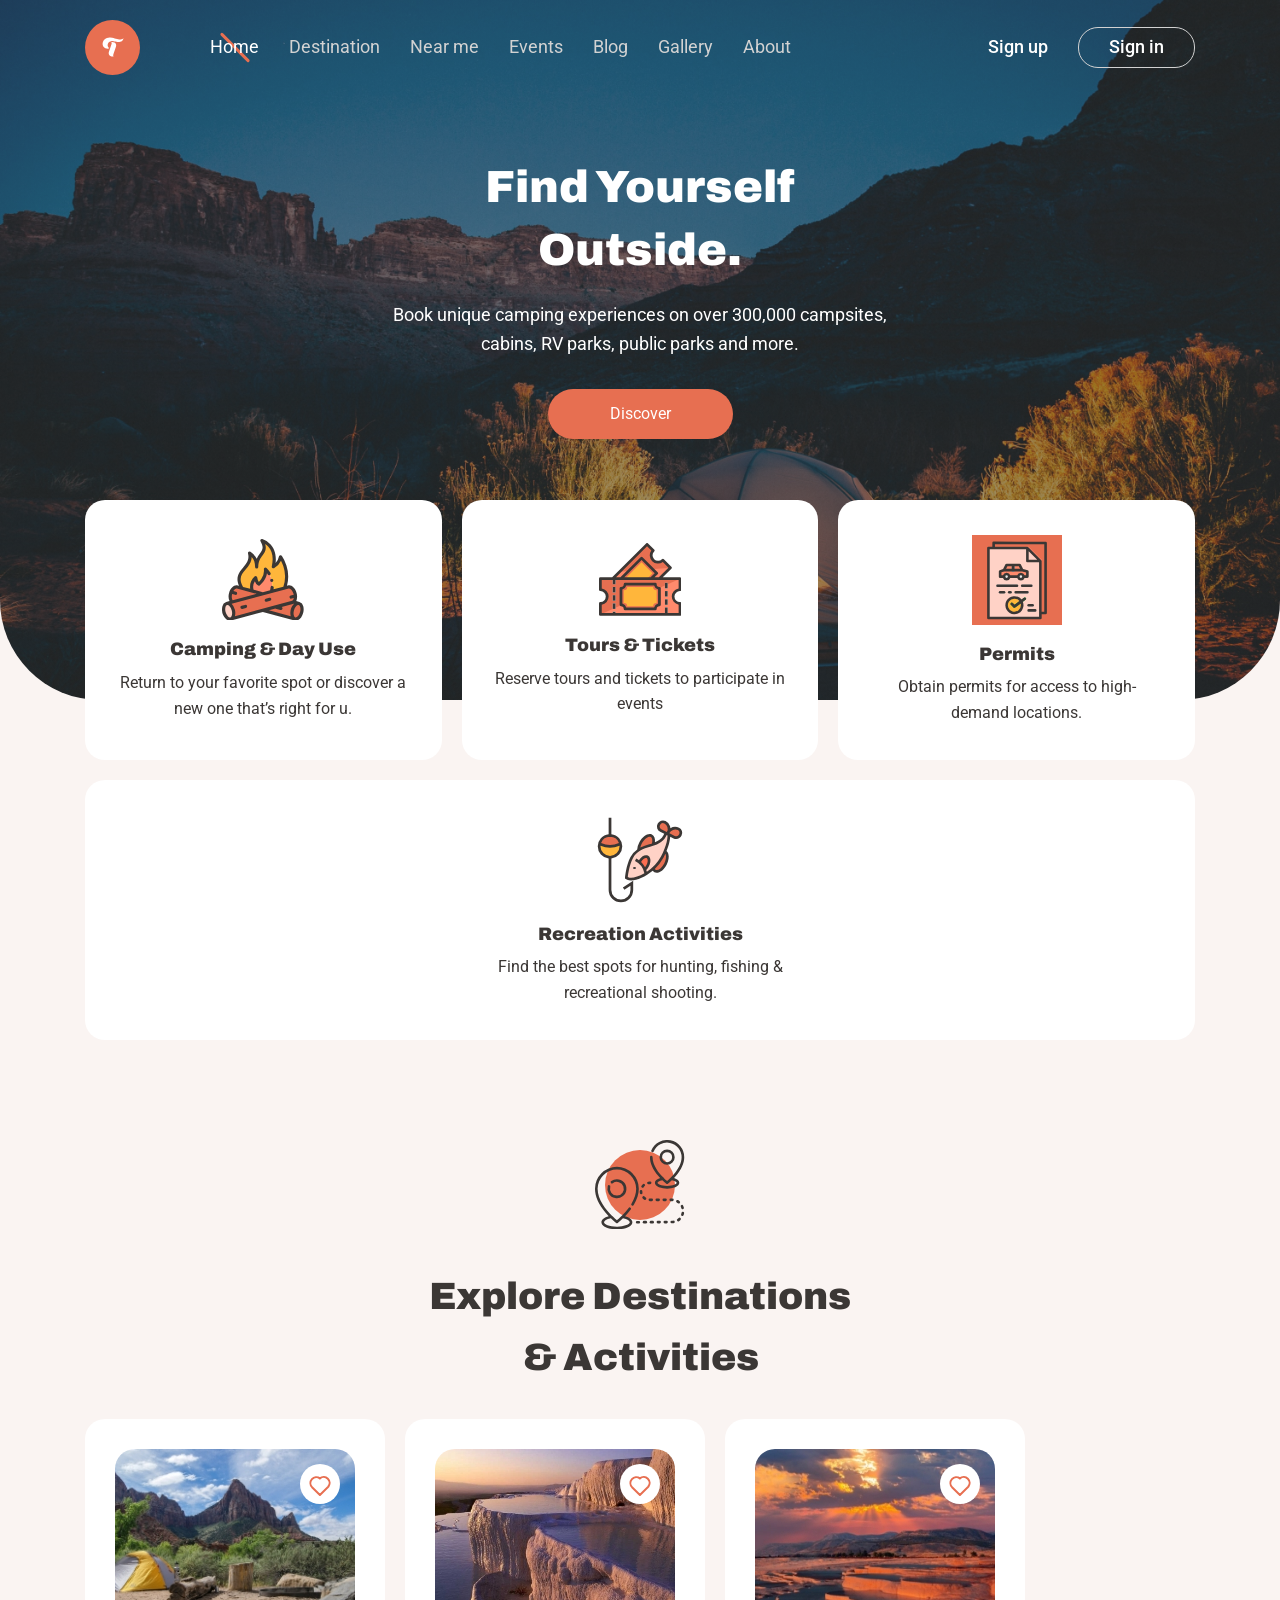
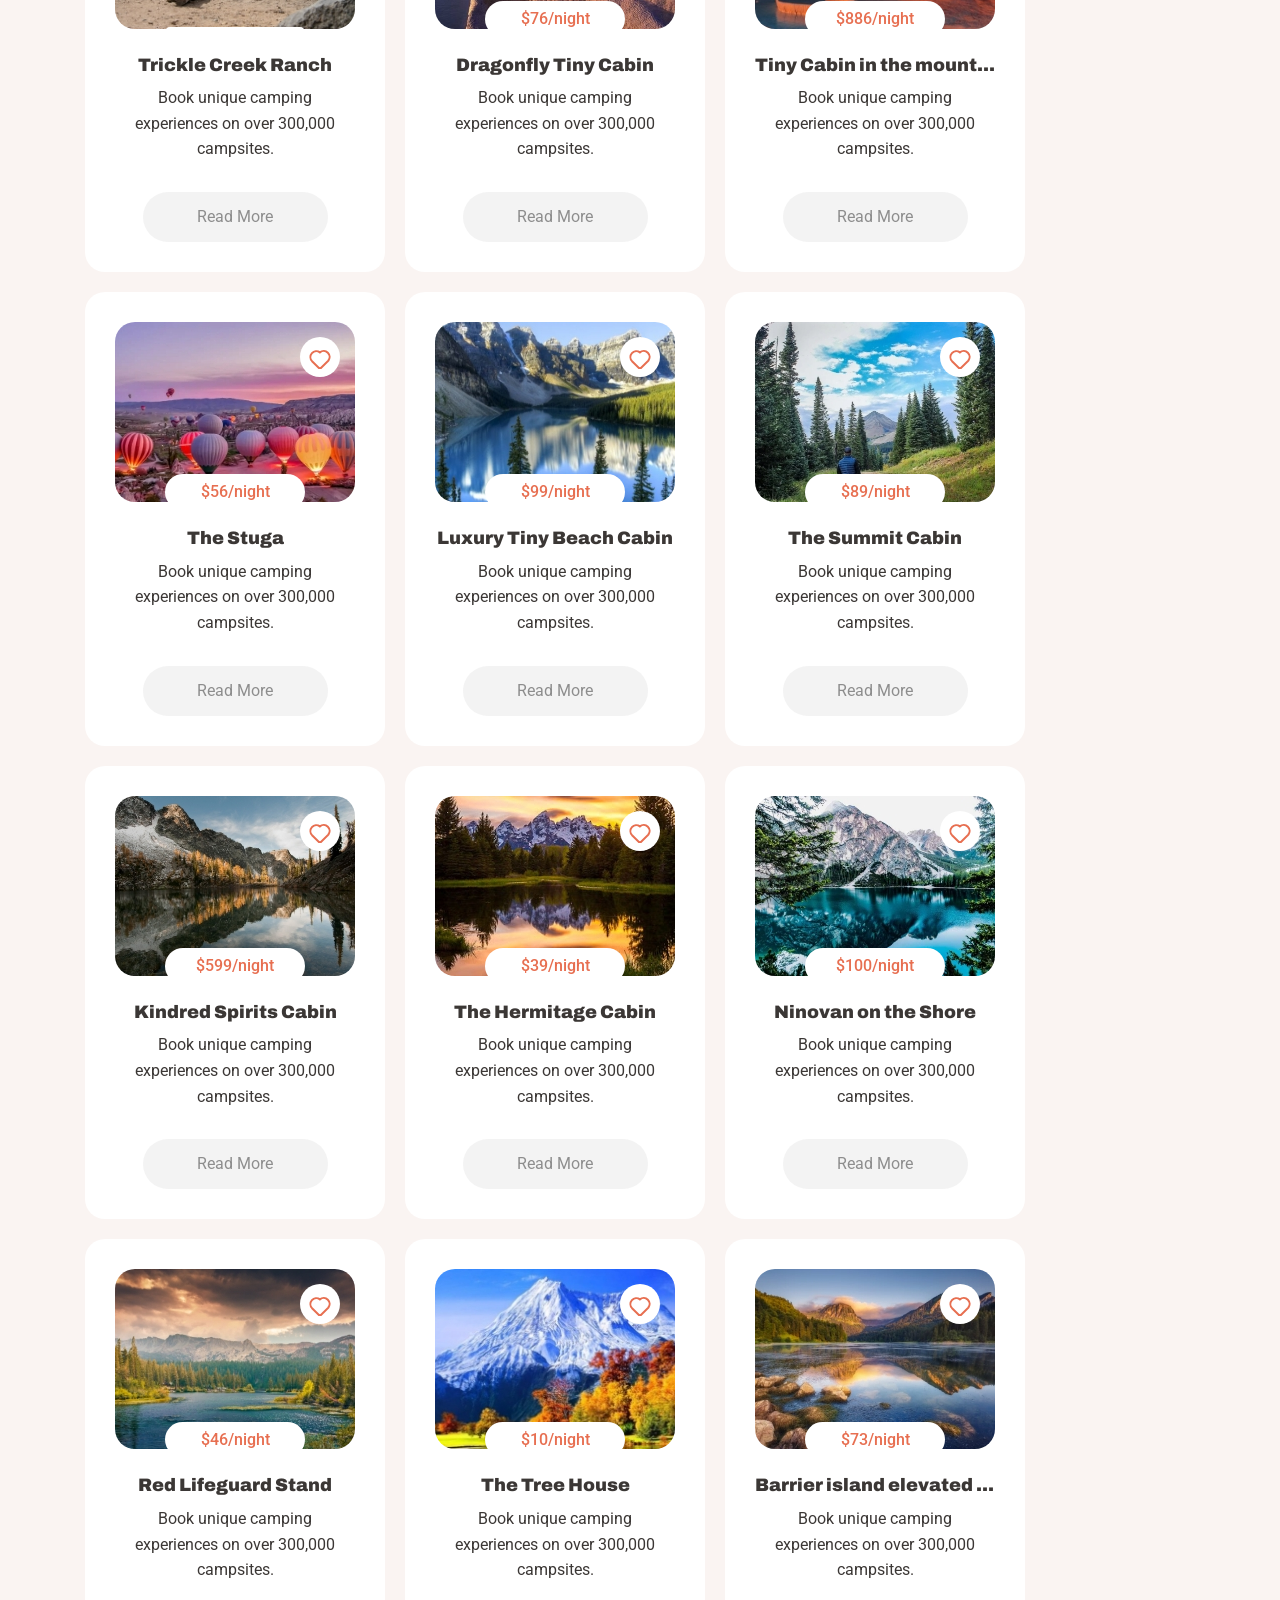
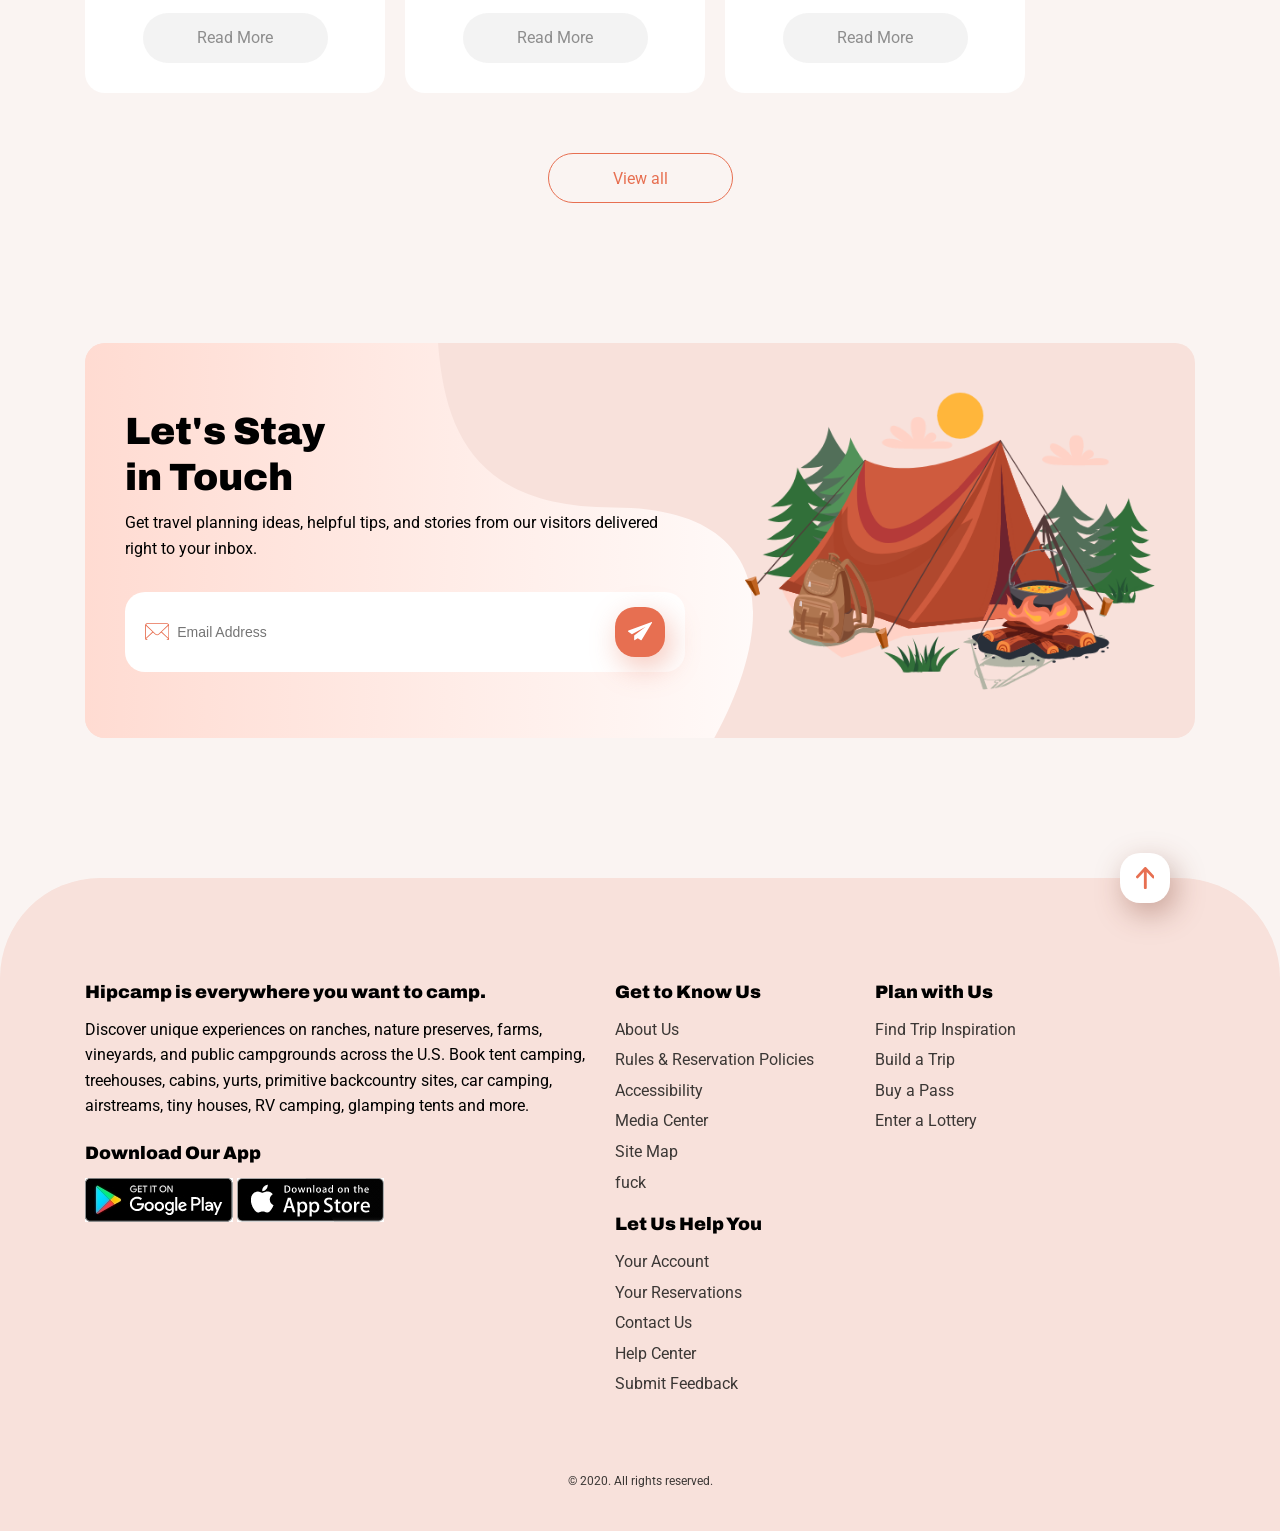
==== commit cad1e660: "made component for destenation section and compine styles for the final" ====
--- a/findex.html
+++ b/findex.html
@@ -84,6 +84,7 @@
 <div class="container">
 
 <section class="services">
+  
 <div class="service">
   <div class="service__banner">
  
@@ -216,7 +217,7 @@
 
 </section>
 
-<section id="destenation" class="destenation">
+<section id="destenation" class="destenation" >
 <svg class="destenation__svg" xmlns="http://www.w3.org/2000/svg" width="89.235" height="89.316" viewBox="0 0 89.235 89.316">
   <g id="Group_313" data-name="Group 313" transform="translate(-915 -2018)">
     <circle id="Ellipse_58" data-name="Ellipse 58" cx="35" cy="35" r="35" transform="translate(925 2028)" fill="#e76f51"/>
@@ -338,218 +339,20 @@
 <h2 class="destenation__title">Explore Destinations & Activities</h2>
 <div class="destenation__places">
 
-
-
-  <div class="destenation__place">
-    <div class="destenation__place_banner">
-
-      <img src="./images/image1.jpg" alt="" class="destenation__place_img">
-      <div class="destenation__place_heart">
-<svg class="destenation__place_svg"  xmlns="http://www.w3.org/2000/svg" width="24.037" height="24.037" viewBox="0 0 24.037 24.037">
-  <path id="Path_955" data-name="Path 955" d="M11.822,16.82v.029H0V5.743a5.914,5.914,0,0,1,11.761-.694,5.912,5.912,0,0,1,.061,11.772Z" transform="translate(0 12.123) rotate(-45)" stroke="#E76F51" />
-</svg>
-      </div>
-<div class="destenation__place_price">
-  <span>$36/night</span>
-</div>
-    </div>
-<h3 class="destenation__place_title">The Hermitage Cabin</h3>
-<p class="destenation__place_caption">Book unique camping experiences on over 300,000 campsites.</p>
-<a href="#" class="destenation__place_btn btn">Read More</a>
-  </div>
-  <div class="destenation__place">
-    <div class="destenation__place_banner">
-
-      <img src="./images/image2.jpg" alt="" class="destenation__place_img">
-      <div class="destenation__place_heart">
- <svg class="destenation__place_svg"  xmlns="http://www.w3.org/2000/svg" width="24.037" height="24.037" viewBox="0 0 24.037 24.037">
-  <path id="Path_955" data-name="Path 955" d="M11.822,16.82v.029H0V5.743a5.914,5.914,0,0,1,11.761-.694,5.912,5.912,0,0,1,.061,11.772Z" transform="translate(0 12.123) rotate(-45)" stroke="#E76F51" />
-</svg>
-      </div>
-<div class="destenation__place_price">
-  <span>$366/night</span>
-</div>
-    </div>
-<h3 class="destenation__place_title">Dragonfly Tiny Cabin</h3>
-<p class="destenation__place_caption">Book unique camping experiences on over 300,000 campsites.</p>
-<a href="#" class="destenation__place_btn btn">Read More</a>
-  </div>
-  <div class="destenation__place">
-    <div class="destenation__place_banner">
-
-      <img src="./images/image3.jpg" alt="" class="destenation__place_img">
-      <div class="destenation__place_heart">
-  <svg class="destenation__place_svg"  xmlns="http://www.w3.org/2000/svg" width="24.037" height="24.037" viewBox="0 0 24.037 24.037">
-  <path id="Path_955" data-name="Path 955" d="M11.822,16.82v.029H0V5.743a5.914,5.914,0,0,1,11.761-.694,5.912,5.912,0,0,1,.061,11.772Z" transform="translate(0 12.123) rotate(-45)" stroke="#E76F51" />
-</svg>
-      </div>
-<div class="destenation__place_price">
-  <span>$36/night</span>
-</div>
-    </div>
-<h3 class="destenation__place_title">Tiny Cabin in the mountains</h3>
-<p class="destenation__place_caption">Book unique camping experiences on over 300,000 campsites.</p>
-<a href="#" class="destenation__place_btn btn">Read More</a>
-  </div>
-  <div class="destenation__place">
-    <div class="destenation__place_banner">
-
-      <img src="./images/image4.jpg" alt="" class="destenation__place_img">
-      <div class="destenation__place_heart">
-  <svg class="destenation__place_svg"  xmlns="http://www.w3.org/2000/svg" width="24.037" height="24.037" viewBox="0 0 24.037 24.037">
-  <path id="Path_955" data-name="Path 955" d="M11.822,16.82v.029H0V5.743a5.914,5.914,0,0,1,11.761-.694,5.912,5.912,0,0,1,.061,11.772Z" transform="translate(0 12.123) rotate(-45)" stroke="#E76F51" />
-</svg>
-      </div>
-<div class="destenation__place_price">
-  <span>$45/night</span>
-</div>
-    </div>
-<h3 class="destenation__place_title">Luxury Tiny Beach Cabin</h3>
-<p class="destenation__place_caption">Book unique camping experiences on over 300,000 campsites.</p>
-<a href="#" class="destenation__place_btn btn">Read More</a>
-  </div>
-  <div class="destenation__place">
-    <div class="destenation__place_banner">
-
-      <img src="./images/image5.jpg" alt="" class="destenation__place_img">
-      <div class="destenation__place_heart">
-  <svg class="destenation__place_svg"  xmlns="http://www.w3.org/2000/svg" width="24.037" height="24.037" viewBox="0 0 24.037 24.037">
-  <path id="Path_955" data-name="Path 955" d="M11.822,16.82v.029H0V5.743a5.914,5.914,0,0,1,11.761-.694,5.912,5.912,0,0,1,.061,11.772Z" transform="translate(0 12.123) rotate(-45)" stroke="#E76F51" />
-</svg>
-      </div>
-<div class="destenation__place_price">
-  <span>$388/night</span>
-</div>
-    </div>
-<h3 class="destenation__place_title">The Summit Cabin</h3>
-<p class="destenation__place_caption">Book unique camping experiences on over 300,000 campsites.</p>
-<a href="#" class="destenation__place_btn btn">Read More</a>
-  </div>
-  <div class="destenation__place">
-    <div class="destenation__place_banner">
-
-      <img src="./images/image6.jpg" alt="" class="destenation__place_img">
-      <div class="destenation__place_heart">
-  <svg class="destenation__place_svg"  xmlns="http://www.w3.org/2000/svg" width="24.037" height="24.037" viewBox="0 0 24.037 24.037">
-  <path id="Path_955" data-name="Path 955" d="M11.822,16.82v.029H0V5.743a5.914,5.914,0,0,1,11.761-.694,5.912,5.912,0,0,1,.061,11.772Z" transform="translate(0 12.123) rotate(-45)" stroke="#E76F51" />
-</svg>
-      </div>
-<div class="destenation__place_price">
-  <span>$40/night</span>
-</div>
-    </div>
-<h3 class="destenation__place_title">Kindred Spirits Cabin</h3>
-<p class="destenation__place_caption">Book unique camping experiences on over 300,000 campsites.</p>
-<a href="#" class="destenation__place_btn btn">Read More</a>
-  </div>
-  <div class="destenation__place">
-    <div class="destenation__place_banner">
-
-      <img src="./images/image7.jpg" alt="" class="destenation__place_img">
-      <div class="destenation__place_heart">
-  <svg class="destenation__place_svg"  xmlns="http://www.w3.org/2000/svg" width="24.037" height="24.037" viewBox="0 0 24.037 24.037">
-  <path id="Path_955" data-name="Path 955" d="M11.822,16.82v.029H0V5.743a5.914,5.914,0,0,1,11.761-.694,5.912,5.912,0,0,1,.061,11.772Z" transform="translate(0 12.123) rotate(-45)" stroke="#E76F51" />
-</svg>
-      </div>
-<div class="destenation__place_price">
-  <span>$100/night</span>
-</div>
-    </div>
-<h3 class="destenation__place_title">Red Lifeguard Stand </h3>
-<p class="destenation__place_caption">Book unique camping experiences on over 300,000 campsites.</p>
-<a href="#" class="destenation__place_btn btn">Read More</a>
-  </div>
-  <div class="destenation__place">
-    <div class="destenation__place_banner">
-
-      <img src="./images/image8.jpg" alt="" class="destenation__place_img">
-      <div class="destenation__place_heart">
-  <svg class="destenation__place_svg"  xmlns="http://www.w3.org/2000/svg" width="24.037" height="24.037" viewBox="0 0 24.037 24.037">
-  <path id="Path_955" data-name="Path 955" d="M11.822,16.82v.029H0V5.743a5.914,5.914,0,0,1,11.761-.694,5.912,5.912,0,0,1,.061,11.772Z" transform="translate(0 12.123) rotate(-45)" stroke="#E76F51" />
-</svg>
-      </div>
-<div class="destenation__place_price">
-  <span>$80/night</span>
-</div>
-    </div>
-<h3 class="destenation__place_title">The Tree House</h3>
-<p class="destenation__place_caption">Book unique camping experiences on over 300,000 campsites.</p>
-<a href="#" class="destenation__place_btn btn">Read More</a>
-  </div>
-  <div class="destenation__place">
-    <div class="destenation__place_banner">
-
-      <img src="./images/image9.jpg" alt="" class="destenation__place_img">
-      <div class="destenation__place_heart">
-  <svg class="destenation__place_svg"  xmlns="http://www.w3.org/2000/svg" width="24.037" height="24.037" viewBox="0 0 24.037 24.037">
-  <path id="Path_955" data-name="Path 955" d="M11.822,16.82v.029H0V5.743a5.914,5.914,0,0,1,11.761-.694,5.912,5.912,0,0,1,.061,11.772Z" transform="translate(0 12.123) rotate(-45)" stroke="#E76F51" />
-</svg>
-      </div>
-<div class="destenation__place_price">
-  <span>$76/night</span>
-</div>
-    </div>
-<h3 class="destenation__place_title">Barrier island elevated tent</h3>
-<p class="destenation__place_caption">Book unique camping experiences on over 300,000 campsites.</p>
-<a href="#" class="destenation__place_btn btn">Read More</a>
-  </div>
-  <div class="destenation__place">
-    <div class="destenation__place_banner">
-
-      <img src="./images/image10.jpg" alt="" class="destenation__place_img">
-      <div class="destenation__place_heart">
-  <svg class="destenation__place_svg"  xmlns="http://www.w3.org/2000/svg" width="24.037" height="24.037" viewBox="0 0 24.037 24.037">
-  <path id="Path_955" data-name="Path 955" d="M11.822,16.82v.029H0V5.743a5.914,5.914,0,0,1,11.761-.694,5.912,5.912,0,0,1,.061,11.772Z" transform="translate(0 12.123) rotate(-45)" stroke="#E76F51" />
-</svg>
-      </div>
-<div class="destenation__place_price">
-  <span>$90/night</span>
-</div>
-    </div>
-<h3 class="destenation__place_title">The Stuga</h3>
-<p class="destenation__place_caption">Book unique camping experiences on over 300,000 campsites.</p>
-<a href="#" class="destenation__place_btn btn">Read More</a>
-  </div>
-  <div class="destenation__place">
-    <div class="destenation__place_banner">
-
-      <img src="./images/image11.jpg" alt="" class="destenation__place_img">
-      <div class="destenation__place_heart">
-  <svg class="destenation__place_svg"  xmlns="http://www.w3.org/2000/svg" width="24.037" height="24.037" viewBox="0 0 24.037 24.037">
-  <path id="Path_955" data-name="Path 955" d="M11.822,16.82v.029H0V5.743a5.914,5.914,0,0,1,11.761-.694,5.912,5.912,0,0,1,.061,11.772Z" transform="translate(0 12.123) rotate(-45)" stroke="#E76F51" />
-</svg>
-      </div>
-<div class="destenation__place_price">
-  <span>$156/night</span>
-</div>
-    </div>
-<h3 class="destenation__place_title">The Hermitage Cabin</h3>
-<p class="destenation__place_caption">Book unique camping experiences on over 300,000 campsites.</p>
-<a href="#" class="destenation__place_btn btn">Read More</a>
-  </div>
-  <div class="destenation__place">
-    <div class="destenation__place_banner">
-
-      <img src="./images/image12.jpg" alt="" class="destenation__place_img">
-      <div class="destenation__place_heart">
-  <svg class="destenation__place_svg"  xmlns="http://www.w3.org/2000/svg" width="24.037" height="24.037" viewBox="0 0 24.037 24.037">
-  <path id="Path_955" data-name="Path 955" d="M11.822,16.82v.029H0V5.743a5.914,5.914,0,0,1,11.761-.694,5.912,5.912,0,0,1,.061,11.772Z" transform="translate(0 12.123) rotate(-45)" stroke="#E76F51" />
-</svg>
-      </div>
-<div class="destenation__place_price">
-  <span>$776/night</span>
-</div>
-    </div>
-<h3 class="destenation__place_title">Ninovan on the Shore</h3>
-<p class="destenation__place_caption">Book unique camping experiences on over 300,000 campsites.</p>
-<a href="#" class="destenation__place_btn btn">Read More</a>
-  </div>
-
-
-
+<makan-ha img="./images/image1.jpg" title="Trickle Creek Ranch" pirce="$36/night"></makan-ha>
+<makan-ha img="./images/image2.jpg"  title="Dragonfly Tiny Cabin" price="$76/night"></makan-ha>
+<makan-ha img="./images/image3.jpg" title="Tiny Cabin in the mountains" price="$886/night"></makan-ha>
+<makan-ha img="./images/image4.jpg" title="The Stuga" price="$56/night"></makan-ha>
+<makan-ha img="./images/image5.jpg" title="Luxury Tiny Beach Cabin" price="$99/night"></makan-ha>
+<makan-ha img="./images/image6.jpg" title="The Summit Cabin" price="$89/night"></makan-ha>
+<makan-ha img="./images/image7.jpg" title="Kindred Spirits Cabin" price="$599/night"></makan-ha>
+<makan-ha img="./images/image8.jpg" title="The Hermitage Cabin" price="$39/night"></makan-ha>
+<makan-ha img="./images/image9.jpg" title="Ninovan on the Shore" price="$100/night"></makan-ha>
+<makan-ha img="./images/image10.jpg" title="Red Lifeguard Stand" price="$46/night"></makan-ha>
+<makan-ha img="./images/image11.jpg" title="The Tree House" price="$10/night"></makan-ha>
+<makan-ha img="./images/image12.jpg" title="Barrier island elevated tent" price="$73/night"></makan-ha>
 </div>
  <a href="#" class="destenation__btn btn">View all</a>
-
 </section>
 
 <section class="letter">
@@ -699,6 +502,6 @@
 
 
 
-<script src="./scripts/app.js"></script>
+<script src="./scripts/app.js" type="module"></script>
 </body>
 </html>
--- a/styles/app.css
+++ b/styles/app.css
@@ -1,3 +1,78 @@
+/* ========================
+        css reset
+======================== */
+html, body, div, span, applet, object, iframe,
+h1, h2, h3, h4, h5, h6, p, blockquote, pre,
+a, abbr, acronym, address, big, cite, code,
+del, dfn, em, img, ins, kbd, q, s, samp,
+small, strike, strong, sub, sup, tt, var,
+b, u, i, center,
+dl, dt, dd, ol, ul, li,
+fieldset, form, label, legend,
+table, caption, tbody, tfoot, thead, tr, th, td,
+article, aside, canvas, details, embed, 
+figure, figcaption, footer, header, hgroup, 
+menu, nav, output, ruby, section, summary,
+time, mark, audio, video {
+	margin: 0;
+	padding: 0;
+	border: 0;
+	font-size: 100%;
+	font: inherit;
+	vertical-align: baseline;
+}
+/* HTML5 display-role reset for older browsers */
+article, aside, details, figcaption, figure, 
+footer, header, hgroup, menu, nav, section {
+	display: block;
+}
+body {
+	line-height: 1;
+}
+ol, ul {
+	list-style: none;
+}
+blockquote, q {
+	quotes: none;
+}
+blockquote:before, blockquote:after,
+q:before, q:after {
+	content: '';
+	content: none;
+}
+table {
+	border-collapse: collapse;
+	border-spacing: 0;
+}
+
+
+
+/* =======================
+    css fonts
+====================== */
+@font-face {
+    font-family: 'roboto-reg';
+    src: url(../fonts/Roboto-Regular.ttf) ,format('truetype');
+    
+}
+@font-face {
+    font-family: 'roboto-med';
+    src: url(../fonts/Roboto-Medium.ttf) format('truetype');
+}
+
+
+@font-face {
+
+    font-family: 'archivo';
+
+    src: url(../fonts/Archivo-Black.ttf) format('truetype');
+}
+
+
+/* ======================
+        start
+====================== */
+
 :root{
 
     --roboto-reg:'roboto-reg';
@@ -16,6 +91,7 @@
 html{
     box-sizing: border-box;
     font-size: 62.5%;
+    scroll-behavior: smooth;
 }
 
 *,*::after,*::before{
@@ -36,6 +112,7 @@
     font-family: var(--roboto-reg);
     line-height: 1.6;
     background-color: #FAF4F2;
+    overflow-x: hidden;
 }
 
 body a{text-decoration: none;}
@@ -346,9 +423,7 @@
     margin-right: 1rem;
     margin-left: 1rem;
 }
-.service__banner{
-
-}
+
 .s-svg{
 display: block;
 }
@@ -372,10 +447,7 @@
 padding: 8rem 0;
 color: var(--dark);
 }
-.destenation__svg{
-
-
-}
+
 .destenation__title{
 font-size: 2.8rem;
 font-family: var(--archivo);
@@ -462,7 +534,7 @@
 }
 .destenation__place_btn{
 background-color: rgba(141, 141, 141, .1);
-
+text-decoration: none;
 
 }
 .destenation__btn{
@@ -491,21 +563,39 @@
 border-radius: 2rem;
 text-align: center;
     padding: 4rem 2rem;
-
-}
-.letter__content{
-}
+    position: relative;
+    overflow: hidden;
+
+}
+.letter::before{
+    position: absolute;
+content: " ";
+right: 0;
+left: -15rem;
+top: 15rem;
+bottom: 0;
+background-image: url(../images/svgs/shape3.svg);
+background-repeat: no-repeat;
+background-size: contain;
+width: 50rem;
+height: 50rem;
+    z-index: 1;
+
+}
+.letter__content{z-index: 100;}
+.letter__banner{z-index: 100;}
 .letter__title{
     font-size: 3.8rem;
     font-family: var(--archivo);
     max-width: 22rem;
     margin:1rem auto;
     line-height: 1.2;
+
 }
 .letter__caption{
     
     margin: 1rem auto 2rem;
-;
+
 }
 
 form{   display: flex;
@@ -551,10 +641,7 @@
 .letter__input__btn_svg{
     color: var(--white);
 }
-.letter__banner{
-    
-    
-}
+
 .letter__img{
     width: 100%;
 }
@@ -604,7 +691,6 @@
 margin: auto;
 
 }
-.footer__svg{}
 
 
 /* ====================
@@ -625,25 +711,13 @@
 margin-bottom: 1rem;
 
 }
-.footer__caption{
-
-}
+
 .footer__apps{
 
 display: none;
 }
-.footer__app__links{
-
-
-}
-.footer__app__link{
-/* margin-right: 2rem; */
-
-}
-.footer__app__img{
-
-
-}
+
+
 
 
 /* ============
@@ -651,9 +725,7 @@
 ============ */
 
 
-.footer__right{
-    /* padding-left: 4rem; */
-}
+
 .footer__lists{
     display: flex;
 flex-wrap: wrap;
@@ -663,9 +735,7 @@
 width: 18rem;
     margin-left: 1rem;
     margin-bottom: 1rem;}
-.footer__list{
-
-}
+
 .footer__list__item{
     margin-bottom: .5rem;
 
--- a/styles/responsive.css
+++ b/styles/responsive.css
@@ -19,9 +19,6 @@
         .navbtn{display: none;}
         .mobile_menu.active{display: none;}
         .menu{display: flex;}
-
-        
-
         .letter{flex-direction:row ;text-align: left;justify-content: center;}
 
         .letter__banner{
@@ -32,6 +29,15 @@
         }
 .letter__title{margin: 0 0 1rem 0;}
 .footer__scroll{right: 4rem;left: auto;}
+
+.letter::before{background-position: center left;
+        background-size:auto ;
+        top: -5rem;
+        left: -54rem;
+        width: auto;
+        height: auto;
+}
+
 }
 @media (min-width:992px) {
         .container{width: 960px;}
@@ -51,6 +57,8 @@
   .footer__left{
         max-width: 50rem;
     }
+    .letter::before{top: -2rem;
+left: -41rem;}
 }
 @media (min-width:1200px) {
         .container{width: 1140px;}
@@ -59,11 +67,13 @@
         .letter__content{flex-basis: auto; width: 60rem;}
         .letter{justify-content: space-between; padding: 4rem;}
         .footer__wraper{padding-left: 2rem; width: 25rem;}
-        
+        .letter::before{
+        left: -30rem;}
 }
 @media (min-width:1400px) {
         .container{width: 1320px;;}
         .menu__item{margin-left: 4rem;}
 .letter{padding: 3rem 6rem;}
 .footer__wraper{ padding-left: 9rem;}
+.letter::before{left: -15rem;}
 }
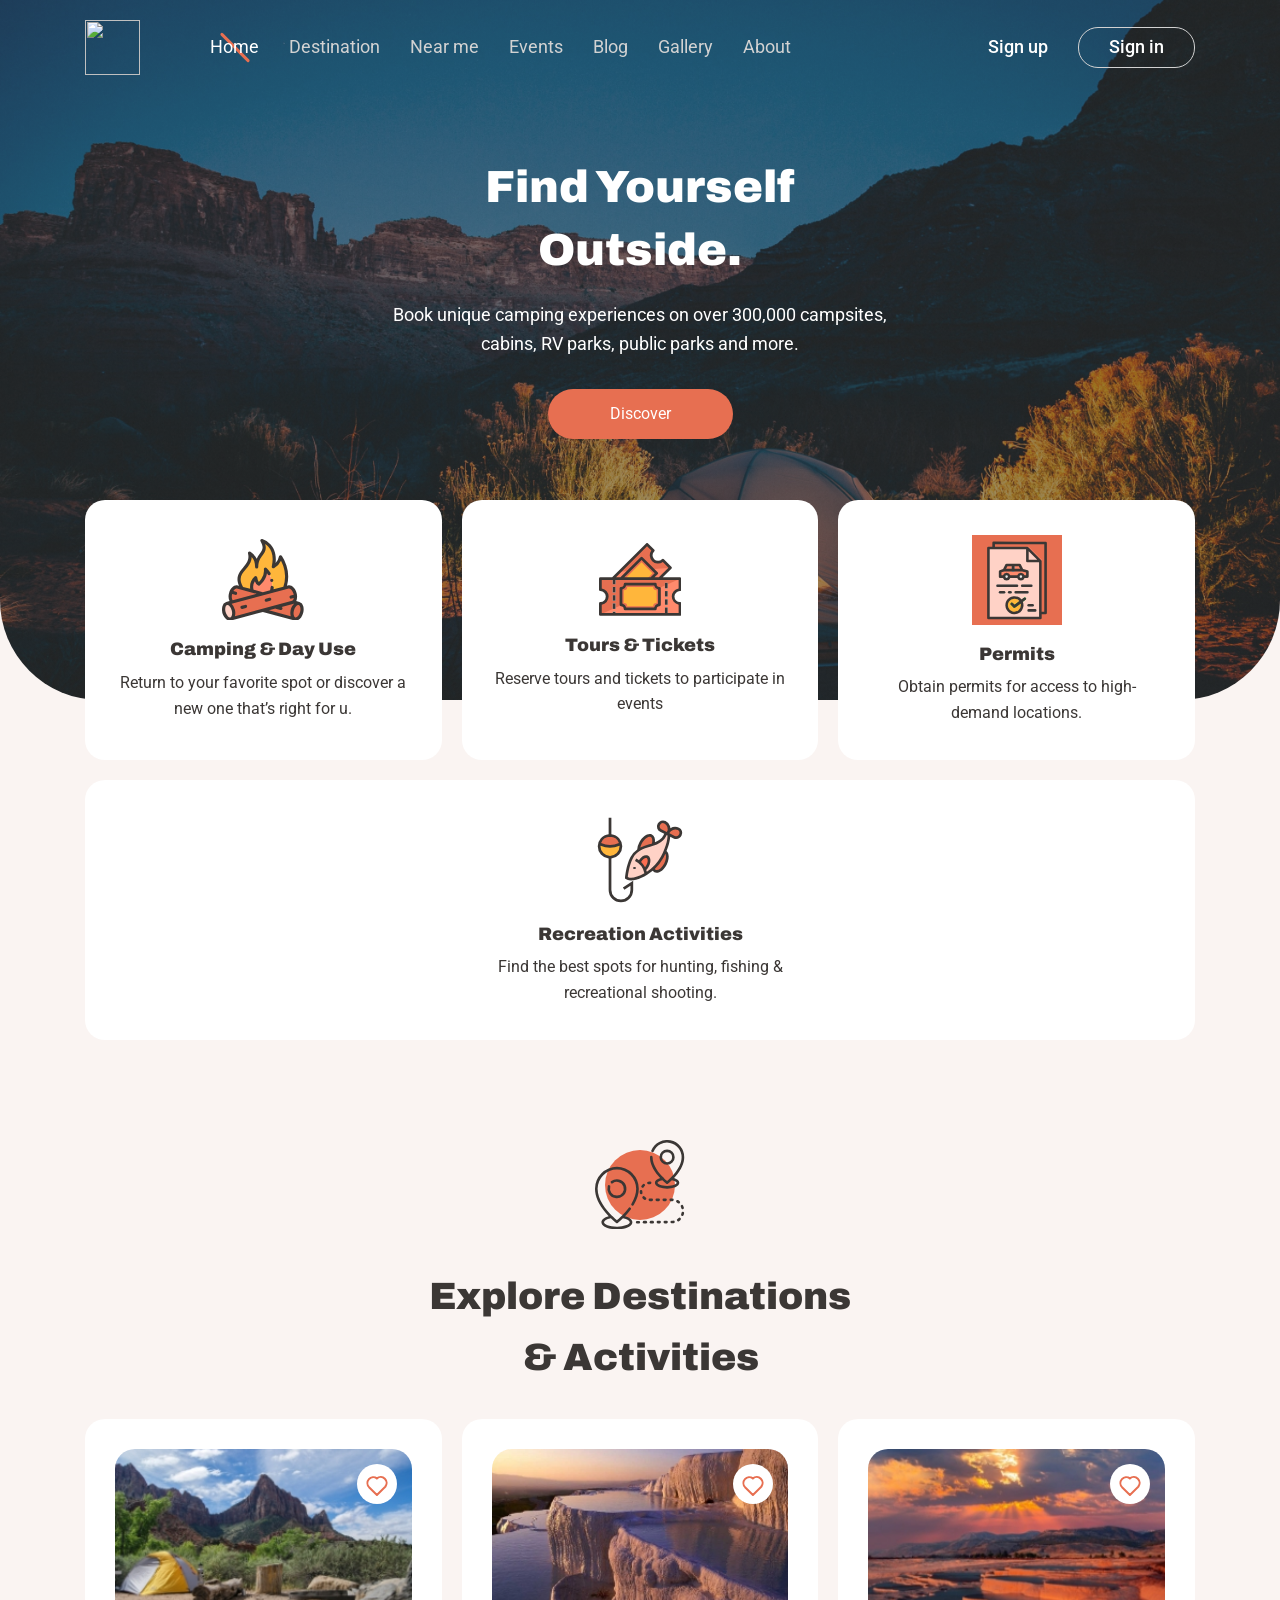
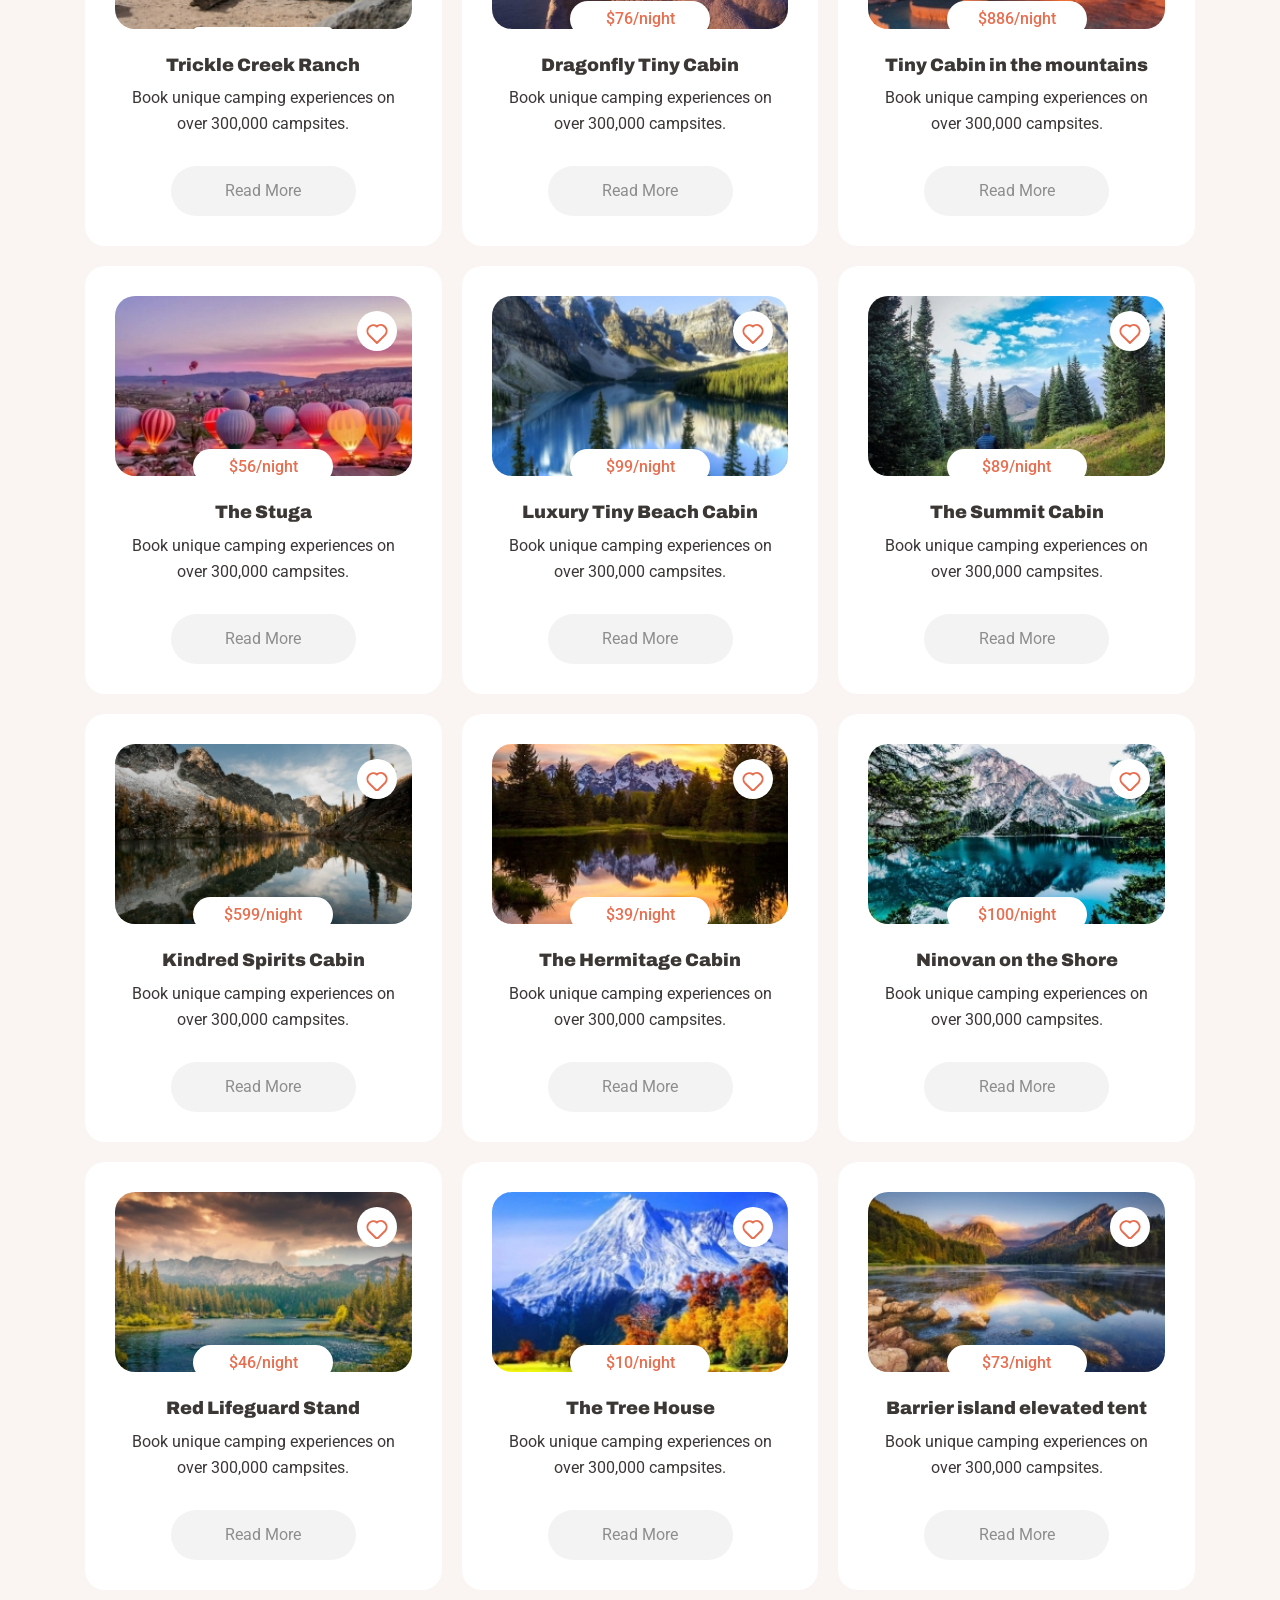
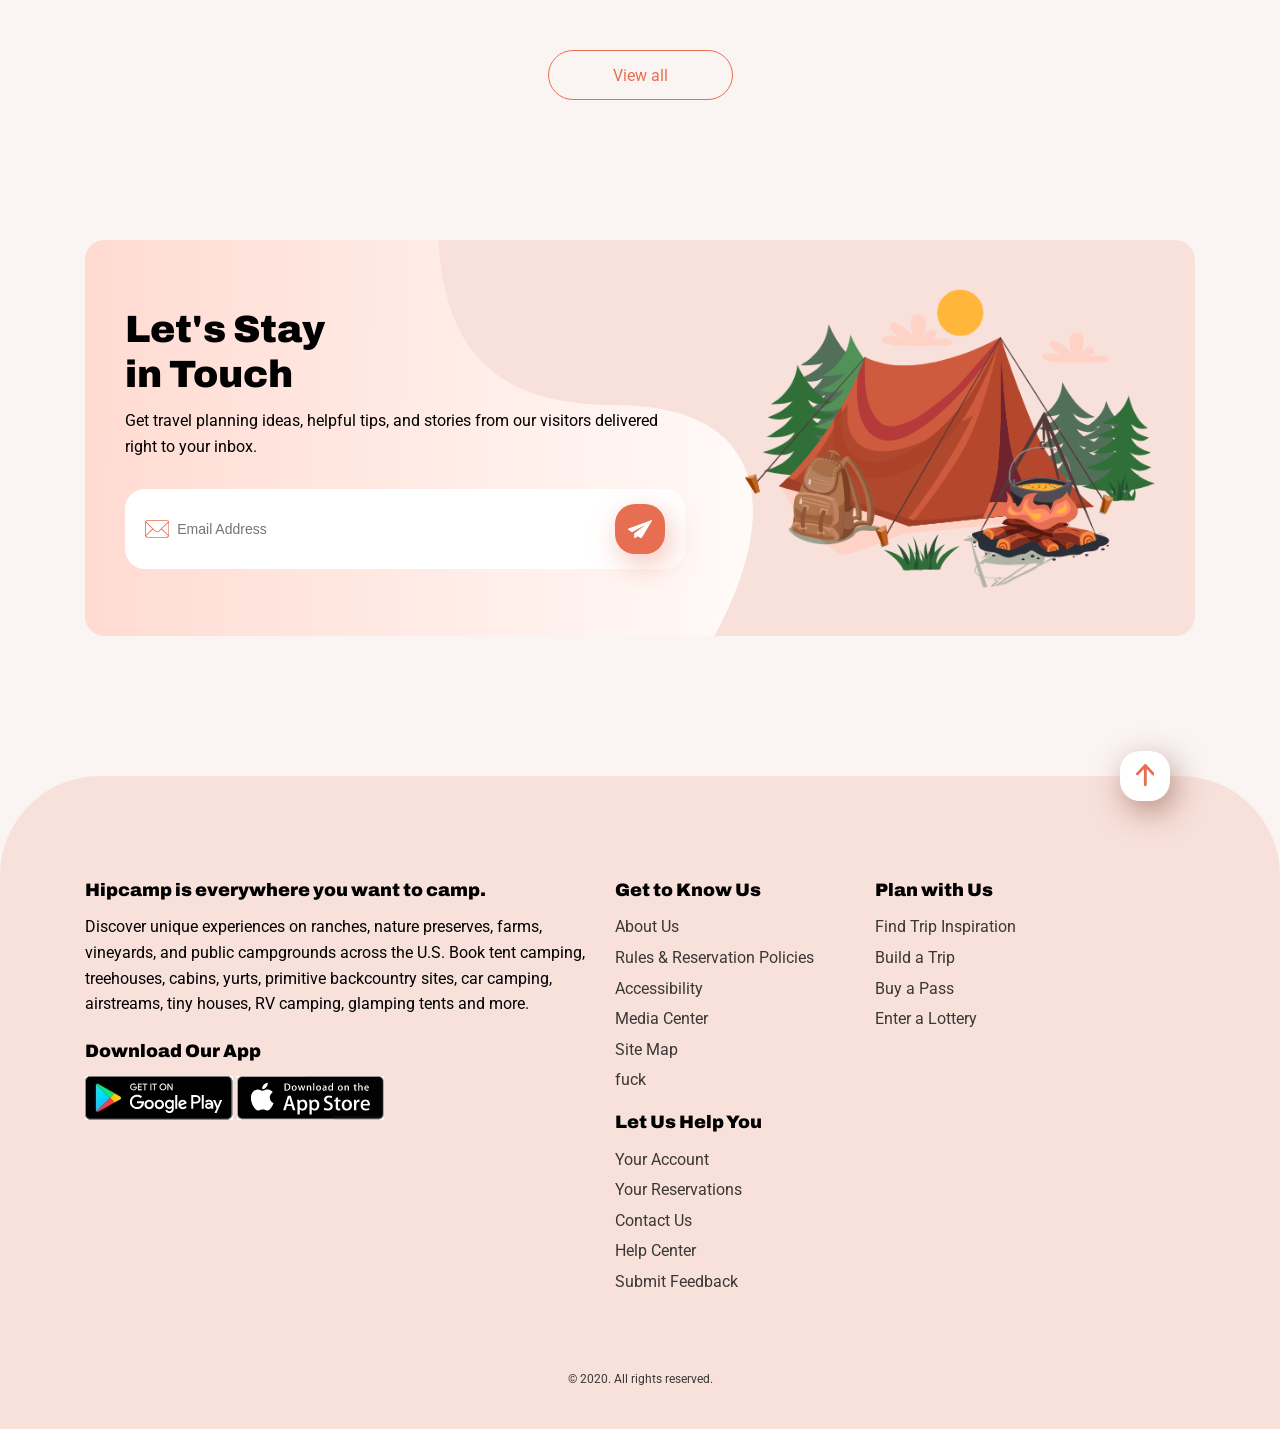
==== commit 49878373: "minfied an added prifix" ====
--- a/findex.html
+++ b/findex.html
@@ -5,10 +5,7 @@
     <meta name="viewport" content="width=device-width, initial-scale=1.0">
     <title>Camp</title>
     <link rel="icon" type="images/png" href="./images/fav.png">
-    <link rel="stylesheet" href="./styles/reset.css">
-    <link rel="stylesheet" href="./styles/fonts.css">
     <link rel="stylesheet" href="./styles/app.css">
-    <link rel="stylesheet" href="./styles/responsive.css">
 </head>
 <body>
 <header>
@@ -339,18 +336,18 @@
 <h2 class="destenation__title">Explore Destinations & Activities</h2>
 <div class="destenation__places">
 
-<makan-ha img="./images/image1.jpg" title="Trickle Creek Ranch" pirce="$36/night"></makan-ha>
-<makan-ha img="./images/image2.jpg"  title="Dragonfly Tiny Cabin" price="$76/night"></makan-ha>
-<makan-ha img="./images/image3.jpg" title="Tiny Cabin in the mountains" price="$886/night"></makan-ha>
-<makan-ha img="./images/image4.jpg" title="The Stuga" price="$56/night"></makan-ha>
-<makan-ha img="./images/image5.jpg" title="Luxury Tiny Beach Cabin" price="$99/night"></makan-ha>
-<makan-ha img="./images/image6.jpg" title="The Summit Cabin" price="$89/night"></makan-ha>
-<makan-ha img="./images/image7.jpg" title="Kindred Spirits Cabin" price="$599/night"></makan-ha>
-<makan-ha img="./images/image8.jpg" title="The Hermitage Cabin" price="$39/night"></makan-ha>
-<makan-ha img="./images/image9.jpg" title="Ninovan on the Shore" price="$100/night"></makan-ha>
-<makan-ha img="./images/image10.jpg" title="Red Lifeguard Stand" price="$46/night"></makan-ha>
-<makan-ha img="./images/image11.jpg" title="The Tree House" price="$10/night"></makan-ha>
-<makan-ha img="./images/image12.jpg" title="Barrier island elevated tent" price="$73/night"></makan-ha>
+<makan-ha img="./images/image1.jpg" title="Trickle Creek Ranch" pirce="$36/night"  class="destenation__place"></makan-ha>
+<makan-ha img="./images/image2.jpg"  title="Dragonfly Tiny Cabin" price="$76/night" class="destenation__place"></makan-ha>
+<makan-ha img="./images/image3.jpg" title="Tiny Cabin in the mountains" price="$886/night" class="destenation__place"></makan-ha>
+<makan-ha img="./images/image4.jpg" title="The Stuga" price="$56/night" class="destenation__place"></makan-ha>
+<makan-ha img="./images/image5.jpg" title="Luxury Tiny Beach Cabin" price="$99/night" class="destenation__place"></makan-ha>
+<makan-ha img="./images/image6.jpg" title="The Summit Cabin" price="$89/night" class="destenation__place"></makan-ha>
+<makan-ha img="./images/image7.jpg" title="Kindred Spirits Cabin" price="$599/night" class="destenation__place"></makan-ha>
+<makan-ha img="./images/image8.jpg" title="The Hermitage Cabin" price="$39/night" class="destenation__place"></makan-ha>
+<makan-ha img="./images/image9.jpg" title="Ninovan on the Shore" price="$100/night" class="destenation__place"></makan-ha>
+<makan-ha img="./images/image10.jpg" title="Red Lifeguard Stand" price="$46/night" class="destenation__place"></makan-ha>
+<makan-ha img="./images/image11.jpg" title="The Tree House" price="$10/night" class="destenation__place"></makan-ha>
+<makan-ha img="./images/image12.jpg" title="Barrier island elevated tent" price="$73/night" class="destenation__place"></makan-ha>
 </div>
  <a href="#" class="destenation__btn btn">View all</a>
 </section>
@@ -390,11 +387,6 @@
   <img class="letter__img" src="./images/tent.png" alt="tent">
 </div>
 
-
-
-
-
-
 </section>
 
 
--- a/styles/app.css
+++ b/styles/app.css
@@ -1,750 +1 @@
-/* ========================
-        css reset
-======================== */
-html, body, div, span, applet, object, iframe,
-h1, h2, h3, h4, h5, h6, p, blockquote, pre,
-a, abbr, acronym, address, big, cite, code,
-del, dfn, em, img, ins, kbd, q, s, samp,
-small, strike, strong, sub, sup, tt, var,
-b, u, i, center,
-dl, dt, dd, ol, ul, li,
-fieldset, form, label, legend,
-table, caption, tbody, tfoot, thead, tr, th, td,
-article, aside, canvas, details, embed, 
-figure, figcaption, footer, header, hgroup, 
-menu, nav, output, ruby, section, summary,
-time, mark, audio, video {
-	margin: 0;
-	padding: 0;
-	border: 0;
-	font-size: 100%;
-	font: inherit;
-	vertical-align: baseline;
-}
-/* HTML5 display-role reset for older browsers */
-article, aside, details, figcaption, figure, 
-footer, header, hgroup, menu, nav, section {
-	display: block;
-}
-body {
-	line-height: 1;
-}
-ol, ul {
-	list-style: none;
-}
-blockquote, q {
-	quotes: none;
-}
-blockquote:before, blockquote:after,
-q:before, q:after {
-	content: '';
-	content: none;
-}
-table {
-	border-collapse: collapse;
-	border-spacing: 0;
-}
-
-
-
-/* =======================
-    css fonts
-====================== */
-@font-face {
-    font-family: 'roboto-reg';
-    src: url(../fonts/Roboto-Regular.ttf) ,format('truetype');
-    
-}
-@font-face {
-    font-family: 'roboto-med';
-    src: url(../fonts/Roboto-Medium.ttf) format('truetype');
-}
-
-
-@font-face {
-
-    font-family: 'archivo';
-
-    src: url(../fonts/Archivo-Black.ttf) format('truetype');
-}
-
-
-/* ======================
-        start
-====================== */
-
-:root{
-
-    --roboto-reg:'roboto-reg';
-
-    --roboto-med:'roboto-med';
-
-    --archivo:'archivo';
---white:#fff;
-    --dark:#3B3735;
-    --grey:#D2D2D2;
-    --orange:#E76F51;
-    --kerem:#FAF4F2;
-    --pink:#F8E1DB
-}
-
-html{
-    box-sizing: border-box;
-    font-size: 62.5%;
-    scroll-behavior: smooth;
-}
-
-*,*::after,*::before{
-    box-sizing: border-box;
-}
-
-
-.container{
-    padding-left: 15px;
-    padding-right: 15px;
-    margin-left: auto;
-    margin-right: auto;
-    width: 100%;
-}
-
-body{
-    font-size: 1.6rem;
-    font-family: var(--roboto-reg);
-    line-height: 1.6;
-    background-color: #FAF4F2;
-    overflow-x: hidden;
-}
-
-body a{text-decoration: none;}
-
-/* ===================
-   componnets
-=================== */
-.btn{
-
-display: block;
-text-align: center;
-max-width: 18.5rem;
-height: 5rem;
-background-color: rgba(141, 141, 141, .8);
-border-radius: 10rem;
-color: #8D8D8D;
-line-height: 5rem;
-margin-left: auto;
-margin-right: auto;
-}
-
-/* =================================
-        header
-================================= */
-
-header{
-    background-image:linear-gradient(rgba(59,55,53,.5),rgba(59,55,53,.5)), url(../images/header-bg.jpg);
-    background-position: center;
-    background-size: cover;
-    background-repeat: no-repeat;
-    height: 70rem;
-    border-bottom-left-radius: 10rem ;
-    border-bottom-right-radius: 10rem ;
-}
-
-nav{
-padding-top: 2rem;
-    display: flex;
-    align-items: center;
-    justify-content: space-between;
-}
-
-.nav__wraper{
-display: flex;
-align-items: center;
-}
-.logo{
-    display: block;
-width: 5.5rem;
-height: 5.5rem;
-    margin-right: 2rem;
-
-}
-.logo__img{
-    width: 100%;
-height: 100%;
-}
-
-/* ==========================
-       desktop menu
-========================== */
-
-.menu{
-    margin-left: 2rem;
-display: none;
-}
-.menu__items{
-    display: flex;
-    align-items: center;
-}
-.menu__item{
-margin-left: 2rem;
-}
-.menu__item_link{
-    transition: color 200ms ease-in;
-    
-    font-size: 1.8rem;
-    color: var(--grey);
-    font-size: 1.8rem;
-    font-family: var(--roboto-reg);
-}
-.menu__item_link:hover{color: var(--white);}
-
-.menu__item_link--modif{
-    color: #fff;
-    position: relative;
-    display: flex;
-    align-items: center;
-    justify-content: center;
-    z-index: 0;
-}
-.menu__item_link--modif::before{position: absolute ;
-content: " ";
-height: .3rem;
-width: 4rem;
-border-radius: .5rem;
-background-color: var(--orange);
-transform: rotate(45deg);
-z-index: -1;
-}
-/* =========================
-       mobile menu
-========================= */
-.mobile_menu{
-background-color:rgba(59, 55, 53, .9);
-width:27rem ;
-top: 0;
-left: -27rem;
-bottom: 0;
-flex-grow: 1;
-position: absolute;
-transition: all 200ms ease-in-out;
-display: block;
-}
-.mobile_menu.active{left: 0;}
-.mobile_menu__items{
-
-padding:4rem 3rem ;
-}
-.mobile_menu__item{ margin-bottom: 2rem;
-}
-
-.mobile_menu__item_link{color: #fff;
-    position: relative;
-    
-    transition: all 200ms ease-in-out;
-}
-
-.mobile_menu__item_link:hover{
-    padding-left:2rem;
-}
-.mobile_menu__item_link::before{
-    transition: all 200ms ease-in-out;
-    position: absolute;
-    content: " ";
-    height: .4rem;
-    background-color: var(--orange);
-    width: 0;
-    top: 0;
-    bottom: 0;
-    left: 0;
-    margin: auto;
-}
-.mobile_menu__item_link:hover::before{width: 1.5rem;}
-
-
-.mobile_menu__links{display: flex;
-align-items: center;}
-.mobile_menu__link{
-    color: var(--white);
-display: block;
-padding: 1rem;
-border: 1px solid var(--white);
-margin-left: 2rem;
-border-radius: 2rem;
-transition: all 200ms ease-in-out;
-}
-.mobile_menu__link:hover{background-color: var(--grey);
-color: var(--orange);}
-
-/* =================
-  desktop nav btn
-================ */
-.header__links{
-display: none;
-align-items: center;
-
-}
-.header__link,.header__link--modif{display: block;
-        color: var(--white);
-display: block;
-padding: 1rem;
-margin-left: 2rem;
-border-radius: 2rem;
-font-size: 1.8rem;
-font-family: var(--roboto-med);
-transition: color 250ms ease-in-out;
-}
-.header__link:hover{color: var(--grey);}
-.header__link--modif{
-    padding: .5rem 3rem;
-
-    border: 1px solid var(--grey);}
-.header__link--modif:hover{
-    background-color: var(--white);
-    color: var(--orange);
-}
-/* ===============
- mobile nav btn
-=============== */
-.navbtn{width: 5rem;
-height: 5rem;
-background-color: #fff;
-border-radius: 2rem;
-display: flex;
-justify-content: center;
-align-items: center;
-cursor: pointer;
-z-index: 100;
-}
-
-.navebtn__line{
-    height: 3.2px;
-width: 3rem;
-background-color: var(--orange);
-border-radius: .5rem;
-position: relative;
-transition: all 200ms ease-in-out;
-}
-
-
-
-.navebtn__line::before,.navebtn__line::after{
-
-position: absolute;
-content: " ";
-height: 3.2px;
-width: 3rem;
-background-color: var(--orange);
-border-radius: .5rem;
-transition: all 200ms ease-in-out;
-
-}
-.navebtn__line::before{
-top: -8px;
-}
-.navebtn__line::after{
-top: +8px;
-}
-/* =======================
-   click event
-======================= */
-.navebtn__line.active{background-color: transparent;}
-
-.navebtn__line.active:before{
-
-transform:translateY(8px) rotate(45deg) ;
-
-}
-.navebtn__line.active::after{
-transform:   translateY(-8px) rotate(-45deg);
-}
-
-/* ==================
-  header caption
-================== */
-
-.header__content{
-padding: 8rem 0;
-text-align: center;
-color: var(--white);
-}
-.header__title{
-font-size: 4.5rem;
-font-family: var(--archivo);
-line-height: 1.4;
-max-width:34rem;
-margin:0 auto 2rem auto;
-
-}
-.header__caption{
-font-size: 1.8rem;
-font-family: var(--roboto-reg);
-max-width: 35rem;
-margin: 0 auto;
-}
-.header__btn{
-color: var(--white);
-background-color: var(--orange);
-
-margin: 3rem auto 0 auto;
-
-}
-
-
-
-/* =======================
-    starting main section .service
-   ====== ============================= */
-
-
-
-main{
-padding: 4rem 0;}
-
-.services{
-display: flex;
-margin-top: -24rem;
-flex-wrap: wrap;
-margin-right: -1rem;
-margin-left: -1rem;
-}
-.service{
-    
- background-color: var(--white);
-    width: 30rem;
-    height: 26rem;
-    border-radius: 2rem;
-    text-align: center;
-    display: flex;
-    flex-direction: column;
-    align-items: center;
-    justify-content: center;
-    padding: 0 2rem;
-    color: var(--dark);
-    margin-bottom: 2rem;
-    flex-grow: 1;
-    margin-right: 1rem;
-    margin-left: 1rem;
-}
-
-.s-svg{
-display: block;
-}
-.service__title{
-font-family: var(--archivo);
-font-size: 1.8rem;
-    margin: 1.5rem 0 0.6rem 0;
-}
-.service__caption{
-color: #3B3735;
-max-width: 29rem;
-}
-
-/* ==========================
-    .destination
-====================== */
-
-
-.destenation{
-text-align: center;
-padding: 8rem 0;
-color: var(--dark);
-}
-
-.destenation__title{
-font-size: 2.8rem;
-font-family: var(--archivo);
-max-width: 36rem;
-margin:3rem auto;
-}
-.destenation__places{
-display: flex;
-flex-wrap: wrap;
-margin-right: -1rem;
-margin-left:-1rem ;
-}
-.destenation__place{
-    flex-grow: 1;
-    background-color: var(--white);
-    border-radius: 2rem;
-margin-bottom: 2rem;
-padding:3rem;
-width: 30rem;
-margin-right: 1rem;
-margin-left:1rem ;
-overflow: hidden;
-}
-.destenation__place_banner{
-    position: relative;
-    height: 18rem;
-    border-radius: 2rem;
-    overflow: hidden;
-
-}
-.destenation__place_img{
-    width: 100%;
-    height: 100%;
-    object-fit: cover;
-}
-.destenation__place_heart{
-
-    position: absolute;
-top: 1.5rem; right: 1.5rem;
-background-color: var(--white);
-width: 4rem;
-height: 4rem;
-border-radius: 2rem;
-display: flex;
-align-items: center;
-justify-content: center;
-cursor: pointer;}
-
-.destenation__place_svg{
-fill: var(--white) ;
-stroke: var(--orange);
-stroke-width: 2;}
-
-.destenation__place_price{
-position: absolute;
-bottom: -.8rem;
-right: 0;
-left: 0;
-background-color: var(--white);
-border-radius: 2rem;
-width: 14rem;
-margin: 0 auto;
-padding: .5rem 2rem;
-}
-
-.destenation__place_svg.active{fill: var(--orange);}
-
-.destenation__place_price span{
-color: var(--orange);
-font-family: var(--roboto-med);
-text-align: center;
-}
-.destenation__place_title{
-font-family: var(--archivo);
-font-size: 1.8rem;
-    margin: 2.2rem 0 0.6rem 0;
-    white-space:nowrap;
-    text-overflow: ellipsis;
-    overflow: hidden;
-}
-.destenation__place_caption{
-
-margin-bottom: 3rem;
-}
-.destenation__place_btn{
-background-color: rgba(141, 141, 141, .1);
-text-decoration: none;
-
-}
-.destenation__btn{
-    margin-top: 4rem;
-    background-color: transparent;
-    border: 1px solid var(--orange);
-    color: var(--orange);
-    transition: all 200ms ease-in;
-}
-.destenation__btn:hover{
-    background-color: var(--orange);
-    color: var(--kerem);
-}
-/* 
-===============================
-          letter
-=============================== */
-
-.letter{
-background-color:#F8E1DB;
-display: flex;
-align-items: center;
-justify-content: space-between;
-flex-direction: column-reverse;
-margin: 6rem 0;
-border-radius: 2rem;
-text-align: center;
-    padding: 4rem 2rem;
-    position: relative;
-    overflow: hidden;
-
-}
-.letter::before{
-    position: absolute;
-content: " ";
-right: 0;
-left: -15rem;
-top: 15rem;
-bottom: 0;
-background-image: url(../images/svgs/shape3.svg);
-background-repeat: no-repeat;
-background-size: contain;
-width: 50rem;
-height: 50rem;
-    z-index: 1;
-
-}
-.letter__content{z-index: 100;}
-.letter__banner{z-index: 100;}
-.letter__title{
-    font-size: 3.8rem;
-    font-family: var(--archivo);
-    max-width: 22rem;
-    margin:1rem auto;
-    line-height: 1.2;
-
-}
-.letter__caption{
-    
-    margin: 1rem auto 2rem;
-
-}
-
-form{   display: flex;
-    align-items: center;
-height: 100%;
-    }
-    
-    .letter__input{
-    height: 8rem;
-    background-color: var(--white);
-    margin: 3rem auto 0rem auto;
-    border-radius: 2rem;
-    padding:0 2rem ;
- 
-}
-.letter__input__email-svg{
-color: var(--grey);
-flex-shrink: 0;   
-}
-.letter__input_input{
-    width: 100%;
-    height: 100%;
-    outline: none;
-    border: none;
-    font-size: 1.4rem;
-    padding: 0 .8rem;
-}
-.letter__input__btn{
-    outline: none;
-    border: none;
-    width: 5rem;
-    height: 5rem;
-    border-radius: 2rem;
-    background-color: var(--orange);
-    flex-shrink: 0;
-    display: flex;
-    align-items: center;
-    justify-content: center;
-    cursor: pointer;
-    box-shadow: 5px 10px 30px rgba(231, 111, 81, .4);
-    ;
-}
-.letter__input__btn_svg{
-    color: var(--white);
-}
-
-.letter__img{
-    width: 100%;
-}
-
-
-/* ===================
-     footer
-================= */
-
-.footer__copyright{font-size: 1.2rem;
-    display: block;
-text-align: center;
-margin:  4rem auto 0 auto;
-color: var(--dark);}
-
-footer> .container{position: relative; padding-top: 10rem;}
-
-
-    footer{
-    margin-top: 4rem;
-    background-color: var(--pink);
-    border-top-left-radius: 10rem ;
-    border-top-right-radius: 10rem ;
-    padding-bottom: 4rem;
-}
-    .footer_wrap{
-        display: flex;
-        justify-content: center;
-        flex-wrap: wrap;
-
-}
-.footer__scroll{
-    display: block;
-    width: 5rem;
-    height: 5rem;
-    border-radius: 2rem;
-background-color: var(--white);
-display: flex;
-justify-content: center;
-align-items: center;
-cursor: pointer;
-    box-shadow: 5px 10px 30px rgba(124, 62, 46, 0.4);
-position: absolute;
-top: -2.5rem;
-right: 0;
-left: 0;
-margin: auto;
-
-}
-
-
-/* ====================
-     footer left
-====================      */
-
-
-.footer__left{
-max-width: 60rem;
-}
-.footer__content{
-
-margin-bottom: 2rem;
-}
-.footer__title{
-    font-size: 1.8rem;
-font-family: var(--archivo);
-margin-bottom: 1rem;
-
-}
-
-.footer__apps{
-
-display: none;
-}
-
-
-
-
-/* ============
-footer right
-============ */
-
-
-
-.footer__lists{
-    display: flex;
-flex-wrap: wrap;
-margin-bottom: 2rem;
-}
-.footer__wraper{
-width: 18rem;
-    margin-left: 1rem;
-    margin-bottom: 1rem;}
-
-.footer__list__item{
-    margin-bottom: .5rem;
-
-}
-.footer__list__item__link{
-color: var(--dark);
-transition: all 200ms ease-in;
-}
-.footer__list__item__link:hover{text-decoration: underline;}
-
-.mobile_footer__apps{margin-top: 2rem;
-}
+.btn,.s-svg,article,aside,details,figcaption,figure,footer,header,hgroup,menu,nav,section{display:block}.btn,.container{margin-left:auto;margin-right:auto}.letter,.service{-webkit-box-orient:vertical;text-align:center}.letter::before,header{background-repeat:no-repeat}.btn,.destenation,.footer__copyright,.header__content,.letter,.service{text-align:center}a,abbr,acronym,address,applet,article,aside,audio,b,big,blockquote,body,canvas,caption,center,cite,code,dd,del,details,dfn,div,dl,dt,em,embed,fieldset,figcaption,figure,footer,form,h1,h2,h3,h4,h5,h6,header,hgroup,html,i,iframe,img,ins,kbd,label,legend,li,mark,menu,nav,object,ol,output,p,pre,q,ruby,s,samp,section,small,span,strike,strong,sub,summary,sup,table,tbody,td,tfoot,th,thead,time,tr,tt,u,ul,var,video{margin:0;padding:0;border:0;font-size:100%;font:inherit;vertical-align:baseline}.menu__item_link,body{font-family:var(--roboto-reg)}ol,ul{list-style:none}blockquote,q{quotes:none}blockquote:after,blockquote:before,q:after,q:before{content:'';content:none}table{border-collapse:collapse;border-spacing:0}@font-face{font-family:roboto-reg;src:url(../fonts/Roboto-Regular.ttf),format('truetype')}@font-face{font-family:roboto-med;src:url(../fonts/Roboto-Medium.ttf) format('truetype')}@font-face{font-family:archivo;src:url(../fonts/Archivo-Black.ttf) format('truetype')}:root{--roboto-reg:'roboto-reg';--roboto-med:'roboto-med';--archivo:'archivo';--white:#fff;--dark:#3B3735;--grey:#D2D2D2;--orange:#E76F51;--kerem:#FAF4F2;--pink:#F8E1DB}html{-webkit-box-sizing:border-box;box-sizing:border-box;font-size:62.5%;scroll-behavior:smooth}*,::after,::before{-webkit-box-sizing:border-box;box-sizing:border-box}.container{padding-left:15px;padding-right:15px;width:100%}body{font-size:1.6rem;line-height:1.6;background-color:#faf4f2;overflow-x:hidden}body a{text-decoration:none}.btn{max-width:18.5rem;height:5rem;background-color:rgba(141,141,141,.8);border-radius:10rem;color:#8d8d8d;line-height:5rem}.menu__items,.mobile_menu__links,.nav__wraper,nav{display:-webkit-box;display:-ms-flexbox;-webkit-box-align:center}.menu,.menu__item,.mobile_menu__link{margin-left:2rem}header{background-image:-webkit-gradient(linear,left top,left bottom,from(rgba(59,55,53,.5)),to(rgba(59,55,53,.5))),url(../images/header-bg.jpg);background-image:linear-gradient(rgba(59,55,53,.5),rgba(59,55,53,.5)),url(../images/header-bg.jpg);background-position:center;background-size:cover;height:70rem;border-bottom-left-radius:10rem;border-bottom-right-radius:10rem}nav{padding-top:2rem;display:flex;-ms-flex-align:center;align-items:center;-webkit-box-pack:justify;-ms-flex-pack:justify;justify-content:space-between}.menu__items,.mobile_menu__links,.nav__wraper{display:flex;-ms-flex-align:center;align-items:center}.logo{display:block;width:5.5rem;height:5.5rem;margin-right:2rem}.logo__img{width:100%;height:100%}.menu{display:none}.menu__item_link--modif,.navbtn{display:-webkit-box;display:-ms-flexbox}.menu__item_link{-webkit-transition:color .2s ease-in;transition:color .2s ease-in;color:var(--grey);font-size:1.8rem}.menu__item_link:hover{color:var(--white)}.menu__item_link--modif{color:#fff;position:relative;display:flex;-webkit-box-align:center;-ms-flex-align:center;align-items:center;-webkit-box-pack:center;-ms-flex-pack:center;justify-content:center;z-index:0}.letter__banner,.letter__content,.navbtn{z-index:100}.menu__item_link--modif::before{position:absolute;content:" ";height:.3rem;width:4rem;border-radius:.5rem;background-color:var(--orange);-webkit-transform:rotate(45deg);-ms-transform:rotate(45deg);transform:rotate(45deg);z-index:-1}.mobile_menu{background-color:rgba(59,55,53,.9);width:27rem;top:0;left:-27rem;bottom:0;-webkit-box-flex:1;-ms-flex-positive:1;flex-grow:1;position:absolute;-webkit-transition:.2s ease-in-out;transition:.2s ease-in-out;display:block}.mobile_menu.active{left:0}.mobile_menu__items{padding:4rem 3rem}.footer__content,.mobile_menu__item{margin-bottom:2rem}.mobile_menu__item_link{color:#fff;position:relative;-webkit-transition:.2s ease-in-out;transition:.2s ease-in-out}.mobile_menu__item_link:hover{padding-left:2rem}.mobile_menu__item_link::before{-webkit-transition:.2s ease-in-out;transition:.2s ease-in-out;position:absolute;content:" ";height:.4rem;background-color:var(--orange);width:0;top:0;bottom:0;left:0;margin:auto}.mobile_menu__link,.navebtn__line{-webkit-transition:.2s ease-in-out .1s}.mobile_menu__item_link:hover::before{width:1.5rem}.mobile_menu__link{color:var(--white);display:block;padding:1rem;border:1px solid var(--white);border-radius:2rem;transition:.2s ease-in-out}.mobile_menu__link:hover{background-color:var(--grey);color:var(--orange)}.header__links{display:none;-webkit-box-align:center;-ms-flex-align:center;align-items:center}.footer_wrap,.navbtn{-webkit-box-pack:center}.header__link,.header__link--modif{color:var(--white);display:block;padding:1rem;margin-left:2rem;border-radius:2rem;font-size:1.8rem;font-family:var(--roboto-med);-webkit-transition:color 250ms ease-in-out;transition:color 250ms ease-in-out}.header__link:hover{color:var(--grey)}.header__link--modif{padding:.5rem 3rem;border:1px solid var(--grey)}.header__link--modif:hover{background-color:var(--white);color:var(--orange)}.navbtn{width:5rem;height:5rem;background-color:#fff;border-radius:2rem;display:flex;-ms-flex-pack:center;justify-content:center;-webkit-box-align:center;-ms-flex-align:center;align-items:center;cursor:pointer}.navebtn__line,.navebtn__line::after,.navebtn__line::before{height:3.2px;width:3rem;background-color:var(--orange);border-radius:.5rem}.service,.services{display:-webkit-box;display:-ms-flexbox}.navebtn__line{position:relative;transition:.2s ease-in-out}.navebtn__line::after,.navebtn__line::before{position:absolute;content:" ";-webkit-transition:.2s ease-in-out;transition:.2s ease-in-out}.navebtn__line::before{top:-8px}.navebtn__line::after{top:+8px}.navebtn__line.active{background-color:transparent}.navebtn__line.active:before{-webkit-transform:translateY(8px) rotate(45deg);-ms-transform:translateY(8px) rotate(45deg);transform:translateY(8px) rotate(45deg)}.navebtn__line.active::after{-webkit-transform:translateY(-8px) rotate(-45deg);-ms-transform:translateY(-8px) rotate(-45deg);transform:translateY(-8px) rotate(-45deg)}.header__content{padding:8rem 0;color:var(--white)}.header__title{font-size:4.5rem;font-family:var(--archivo);line-height:1.4;max-width:34rem;margin:0 auto 2rem}.header__caption{font-size:1.8rem;font-family:var(--roboto-reg);max-width:35rem;margin:0 auto}.destenation__place_title,.destenation__title,.footer__title,.letter__title,.service__title{font-family:var(--archivo)}.header__btn{color:var(--white);background-color:var(--orange);margin:3rem auto 0}.destenation__place,.service{background-color:var(--white);border-radius:2rem;width:30rem}main{padding:4rem 0}.services{display:flex;margin-top:-24rem;-ms-flex-wrap:wrap;flex-wrap:wrap;margin-right:-1rem;margin-left:-1rem}.service{height:26rem;display:flex;-webkit-box-direction:normal;-ms-flex-direction:column;flex-direction:column;-webkit-box-align:center;-ms-flex-align:center;align-items:center;-webkit-box-pack:center;-ms-flex-pack:center;justify-content:center;padding:0 2rem;color:var(--dark);margin-bottom:2rem;-webkit-box-flex:1;-ms-flex-positive:1;flex-grow:1;margin-right:1rem;margin-left:1rem}.service__title{font-size:1.8rem;margin:1.5rem 0 .6rem}.service__caption{color:#3b3735;max-width:29rem}.destenation{padding:8rem 0;color:var(--dark)}.destenation__title{font-size:2.8rem;max-width:36rem;margin:3rem auto}.destenation__places{display:-webkit-box;display:-ms-flexbox;display:flex;-ms-flex-wrap:wrap;flex-wrap:wrap;margin-right:-1rem;margin-left:-1rem}.destenation__place{-webkit-box-flex:1;-ms-flex-positive:1;flex-grow:1;margin-bottom:2rem;padding:3rem;margin-right:1rem;margin-left:1rem;overflow:hidden}.destenation__place_heart,.letter{display:-webkit-box;display:-ms-flexbox;-webkit-box-align:center}.destenation__place_banner{position:relative;height:18rem;border-radius:2rem;overflow:hidden}.destenation__place_heart,.destenation__place_price{position:absolute;background-color:var(--white);border-radius:2rem}.destenation__place_img{width:100%;height:100%;-o-object-fit:cover;object-fit:cover}.destenation__place_heart{top:1.5rem;right:1.5rem;width:4rem;height:4rem;display:flex;-ms-flex-align:center;align-items:center;-webkit-box-pack:center;-ms-flex-pack:center;justify-content:center;cursor:pointer}.destenation__place_svg{fill:var(--white);stroke:var(--orange);stroke-width:2}.destenation__place_price{bottom:-.8rem;right:0;left:0;width:14rem;margin:0 auto;padding:.5rem 2rem}.destenation__place_svg.active{fill:var(--orange)}.destenation__place_price span{color:var(--orange);font-family:var(--roboto-med);text-align:center}.destenation__place_title{font-size:1.8rem;margin:2.2rem 0 .6rem;white-space:nowrap;text-overflow:ellipsis;overflow:hidden}.destenation__place_caption{margin-bottom:3rem}.destenation__place_btn{background-color:rgba(141,141,141,.1);text-decoration:none}.destenation__btn{margin-top:4rem;background-color:transparent;border:1px solid var(--orange);color:var(--orange);-webkit-transition:.2s ease-in;transition:.2s ease-in}.destenation__btn:hover{background-color:var(--orange);color:var(--kerem)}.letter{background-color:#f8e1db;display:flex;-ms-flex-align:center;align-items:center;-webkit-box-pack:justify;-ms-flex-pack:justify;justify-content:space-between;-webkit-box-direction:reverse;-ms-flex-direction:column-reverse;flex-direction:column-reverse;margin:6rem 0;border-radius:2rem;padding:4rem 2rem;position:relative;overflow:hidden}.letter__input__btn,form{display:-webkit-box;display:-ms-flexbox}.letter::before{position:absolute;content:" ";right:0;left:-15rem;top:15rem;bottom:0;background-image:url(../images/svgs/shape3.svg);background-size:contain;width:50rem;height:50rem;z-index:1}.letter__title{font-size:3.8rem;max-width:22rem;margin:1rem auto;line-height:1.2}.letter__caption{margin:1rem auto 2rem}form{display:flex;-webkit-box-align:center;-ms-flex-align:center;align-items:center;height:100%}.letter__input{height:8rem;background-color:var(--white);margin:3rem auto 0;border-radius:2rem;padding:0 2rem}.letter__input__email-svg{color:var(--grey);-ms-flex-negative:0;flex-shrink:0}.letter__input_input{width:100%;height:100%;outline:0;border:none;font-size:1.4rem;padding:0 .8rem}.letter__input__btn{outline:0;border:none;width:5rem;height:5rem;border-radius:2rem;background-color:var(--orange);-ms-flex-negative:0;flex-shrink:0;display:flex;-webkit-box-align:center;-ms-flex-align:center;align-items:center;-webkit-box-pack:center;-ms-flex-pack:center;justify-content:center;cursor:pointer;-webkit-box-shadow:5px 10px 30px rgba(231,111,81,.4);box-shadow:5px 10px 30px rgba(231,111,81,.4)}.letter__input__btn_svg{color:var(--white)}.letter__img{width:100%}.footer__copyright{font-size:1.2rem;display:block;margin:4rem auto 0;color:var(--dark)}footer>.container{position:relative;padding-top:10rem}footer{margin-top:4rem;background-color:var(--pink);border-top-left-radius:10rem;border-top-right-radius:10rem;padding-bottom:4rem}.footer_wrap{display:-webkit-box;display:-ms-flexbox;display:flex;-ms-flex-pack:center;justify-content:center;-ms-flex-wrap:wrap;flex-wrap:wrap}.footer__scroll{display:block;width:5rem;height:5rem;border-radius:2rem;background-color:var(--white);display:-webkit-box;display:-ms-flexbox;display:flex;-webkit-box-pack:center;-ms-flex-pack:center;justify-content:center;-webkit-box-align:center;-ms-flex-align:center;align-items:center;cursor:pointer;-webkit-box-shadow:5px 10px 30px rgba(124,62,46,.4);box-shadow:5px 10px 30px rgba(124,62,46,.5);position:absolute;top:-2.5rem;right:0;left:0;margin:auto}.footer__left{max-width:60rem}.footer__title{font-size:1.8rem;margin-bottom:1rem}.footer__apps{display:none}.footer__lists{display:-webkit-box;display:-ms-flexbox;display:flex;-ms-flex-wrap:wrap;flex-wrap:wrap;margin-bottom:2rem}.footer__wraper{width:18rem;margin-left:1rem;margin-bottom:1rem}.footer__list__item{margin-bottom:.5rem}.footer__list__item__link{color:var(--dark);-webkit-transition:.2s ease-in;transition:.2s ease-in}.footer__list__item__link:hover{text-decoration:underline}.mobile_footer__apps{margin-top:2rem}@media (max-width:380px){.container{width:100%}.header__title{font-size:3.2rem}.header__caption{font-size:1.5rem}.services{margin-top:-18rem}.letter__title{max-width:17rem;font-size:2.8rem}.letter__caption{font-size:1.4rem}.footer_wrap{text-align:center}.footer__wraper{padding-left:0;width:100%}.footer__lists{-webkit-box-pack:center;-ms-flex-pack:center;justify-content:center}}@media (min-width:480px){.container{width:100%}}@media (min-width:768px){.container{width:720px}.mobile_menu.active,.navbtn{display:none}.menu{display:-webkit-box;display:-ms-flexbox;display:flex}.letter{-webkit-box-orient:horizontal;-webkit-box-direction:normal;-ms-flex-direction:row;flex-direction:row;text-align:left;-webkit-box-pack:center;-ms-flex-pack:center;justify-content:center}.letter__banner{-ms-flex-preferred-size:40%;flex-basis:40%}.letter__content{-ms-flex-preferred-size:60%;flex-basis:60%;padding-right:2.5rem}.letter__title{margin:0 0 1rem}.footer__scroll{right:4rem;left:auto}.letter::before{background-position:center left;background-size:auto;top:-5rem;left:-54rem;width:auto;height:auto}}@media (min-width:992px){.container{width:960px}.header__links{display:-webkit-box;display:-ms-flexbox;display:flex}.footer__left,.header__caption{max-width:50rem}.destenation__title{font-size:3.8rem;max-width:43rem}.letter__content{padding-right:4rem}.footer__apps{display:block}.mobile_footer__apps{display:none}.footer_wrap{-ms-flex-wrap:nowrap;flex-wrap:nowrap;-webkit-box-pack:justify;-ms-flex-pack:justify;justify-content:space-between}.letter::before{top:-2rem;left:-41rem}}@media (min-width:1200px){.container{width:1140px}.menu__item{margin-left:3rem}.letter__banner{-ms-flex-preferred-size:auto;flex-basis:auto;width:41rem}.letter__content{-ms-flex-preferred-size:auto;flex-basis:auto;width:60rem}.letter{-webkit-box-pack:justify;-ms-flex-pack:justify;justify-content:space-between;padding:4rem}.footer__wraper{padding-left:2rem;width:25rem}.letter::before{left:-30rem}}@media (min-width:1400px){.container{width:1320px}.menu__item{margin-left:4rem}.letter{padding:3rem 6rem}.footer__wraper{padding-left:9rem}.letter::before{left:-15rem}}
